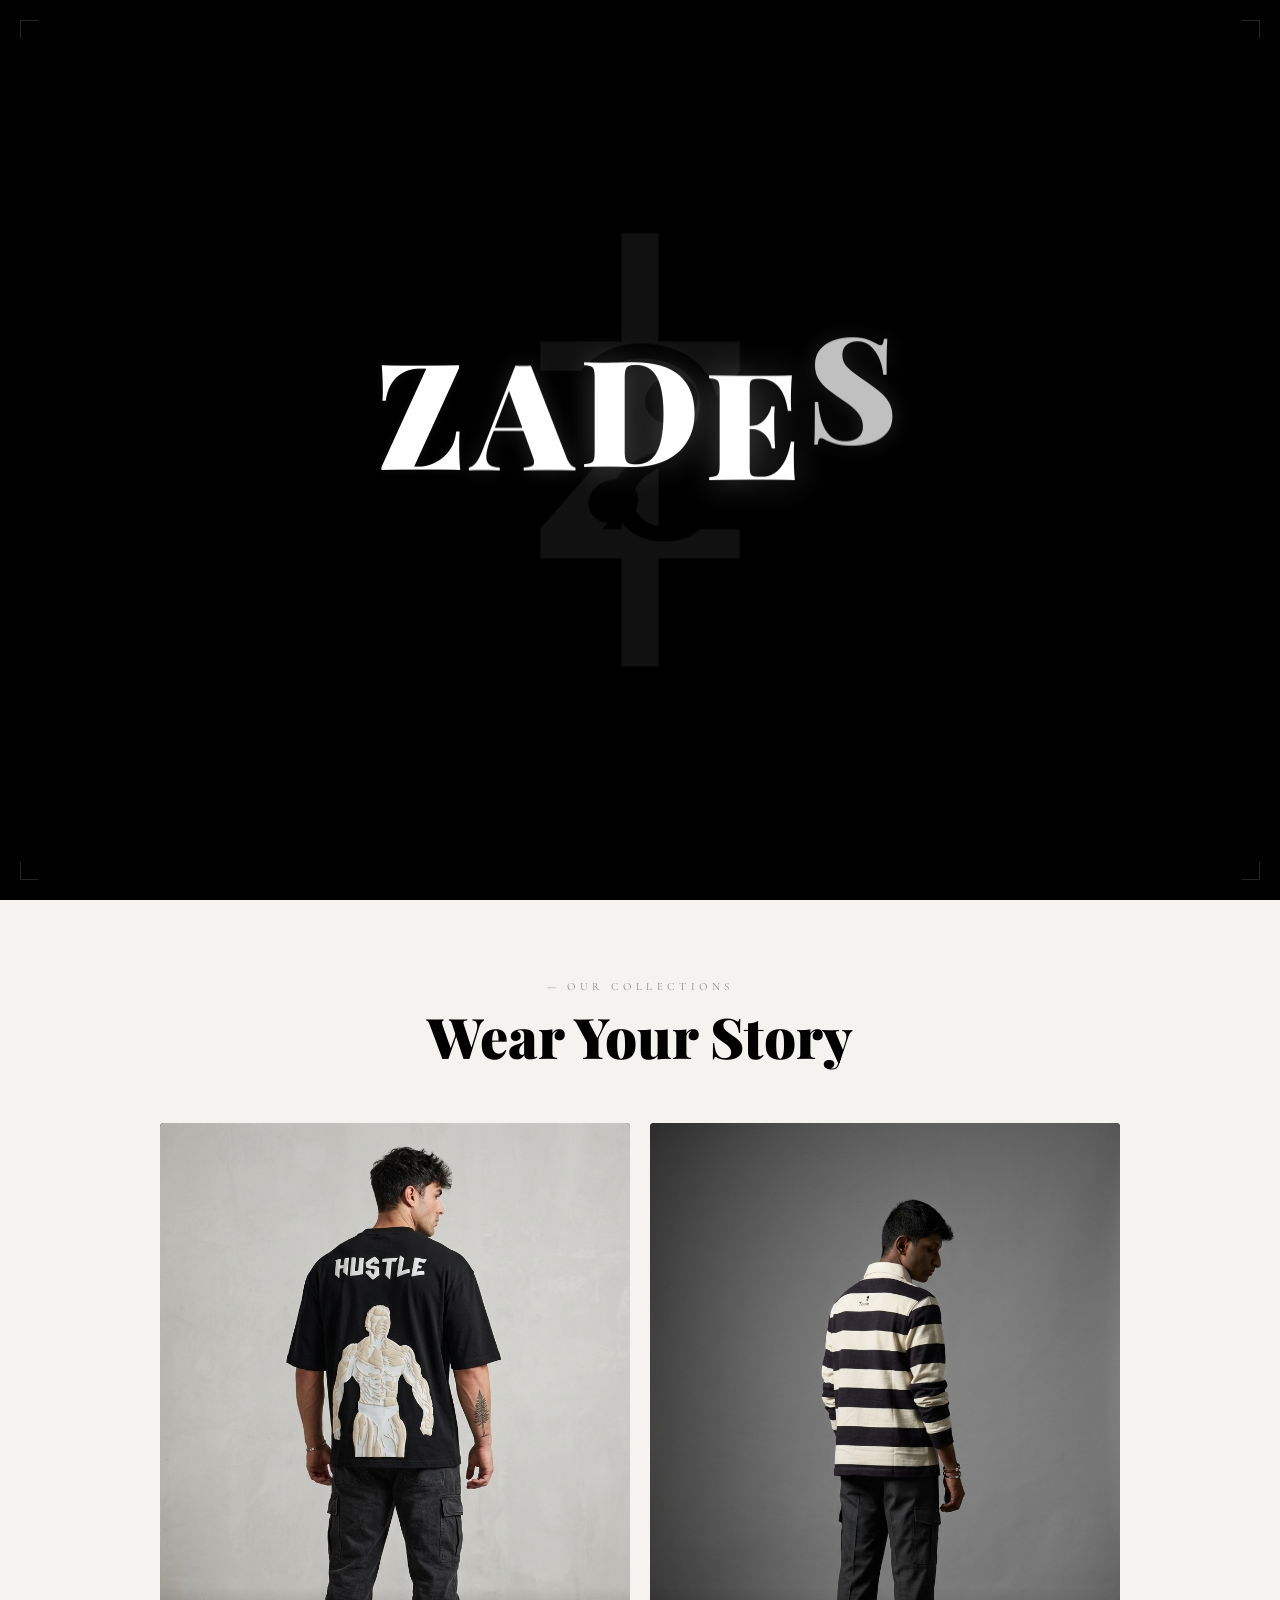
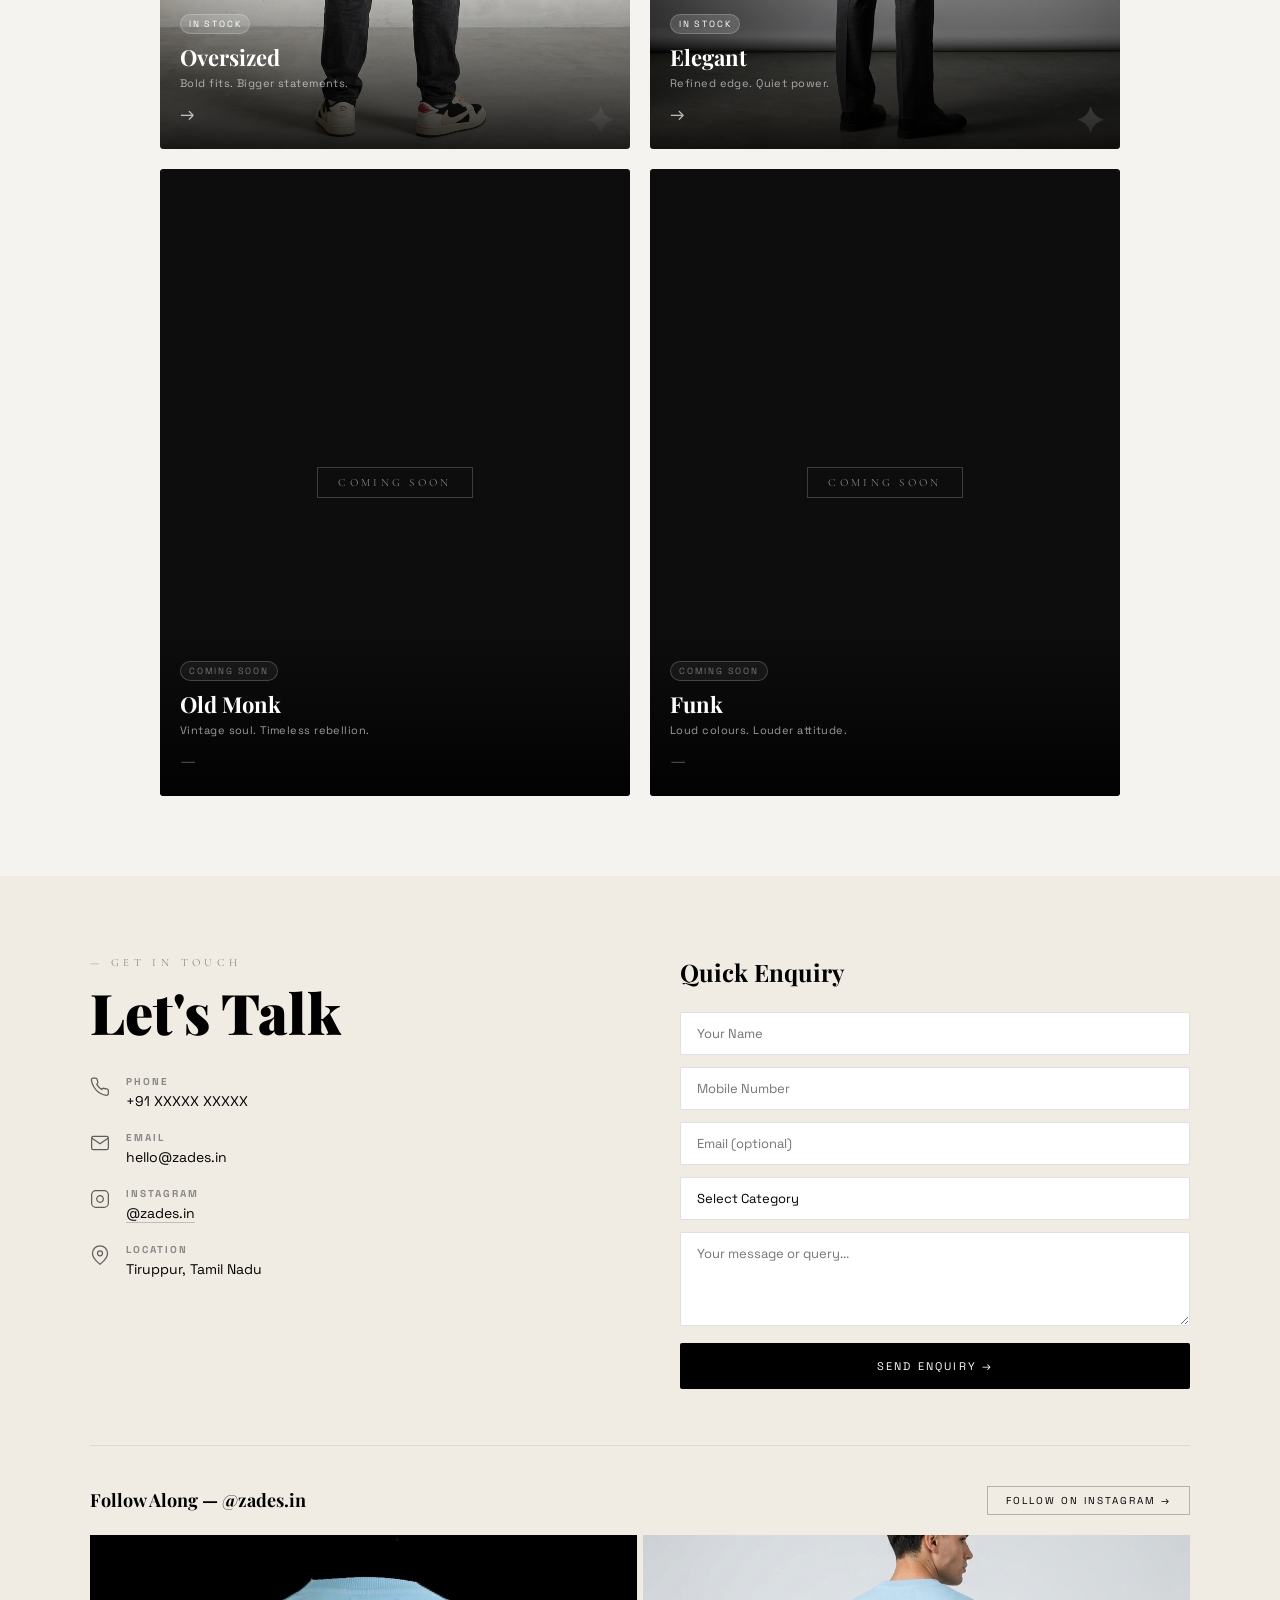
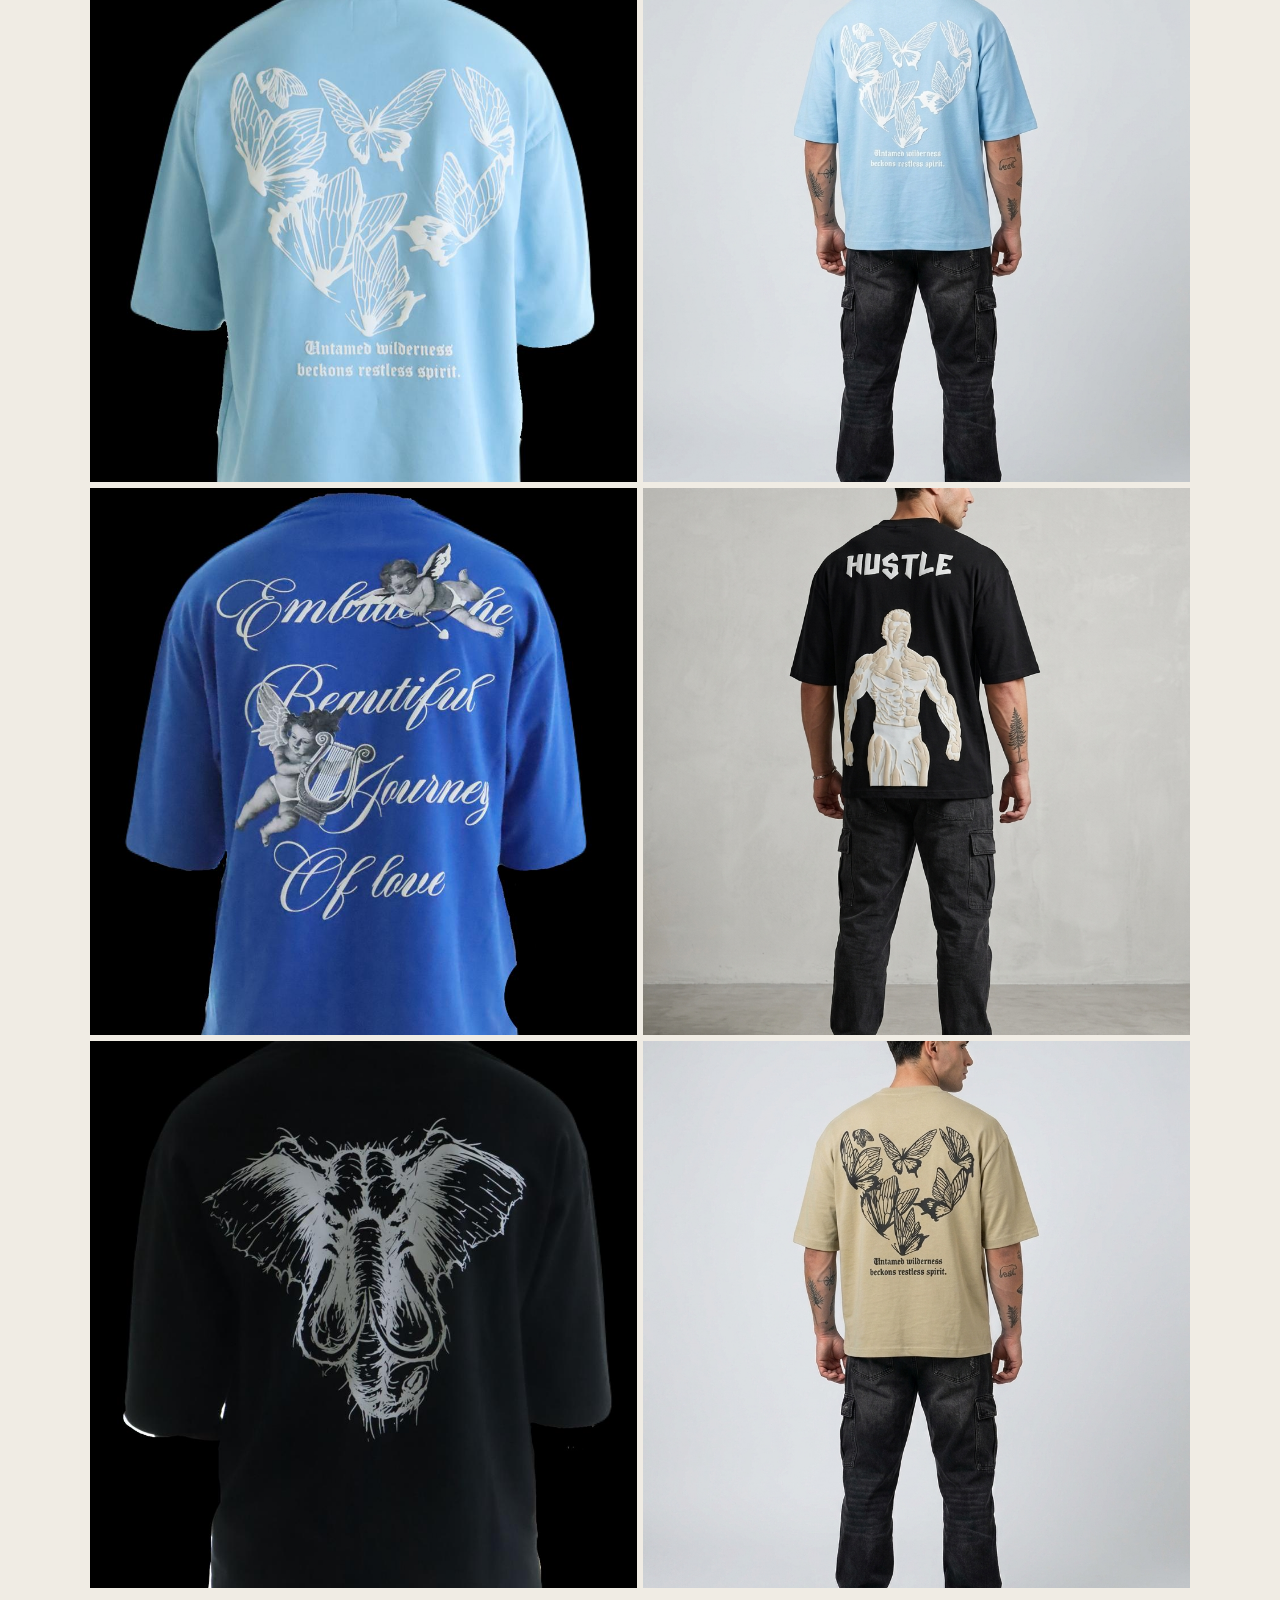
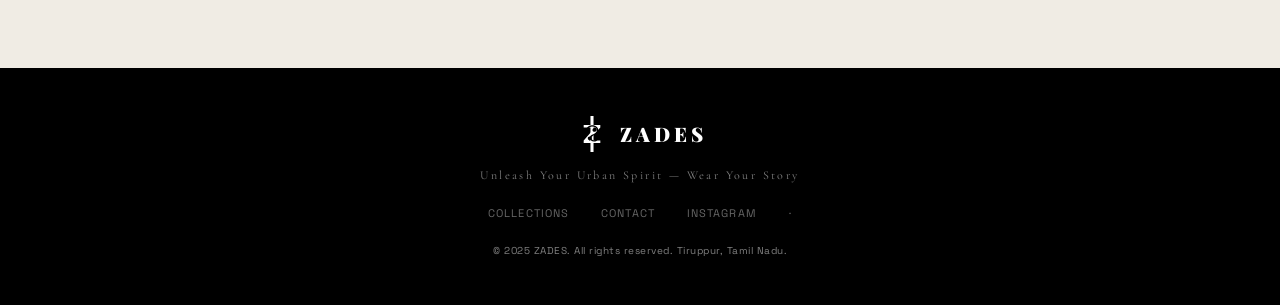
==== index.html @ 0b619313 "updated" ====
<!DOCTYPE html>
<html lang="en">
<head>
<meta charset="UTF-8">
<meta name="viewport" content="width=device-width, initial-scale=1.0">
<title>ZADES — Unleash Your Urban Spirit</title>
<link rel="preconnect" href="https://fonts.googleapis.com">
<link rel="preconnect" href="https://fonts.gstatic.com" crossorigin>
<link href="https://fonts.googleapis.com/css2?family=Playfair+Display:wght@400;700;900&family=Cormorant+Garamond:ital,wght@0,300;0,400;0,600;1,300&family=Space+Grotesk:wght@300;400;500&display=swap" rel="stylesheet">
<link rel="stylesheet" href="css/style.css">
</head>
<body>

<!-- ========== CINEMATIC LOADER ========== -->
<div id="loader" class="loader">
  <div class="loader-pg">
    <canvas id="loader-cv"></canvas>
    <div class="loader-logo-wrap">
      <svg class="loader-logo-svg" id="loadersvg" viewBox="0 0 400 520" fill="none" xmlns="http://www.w3.org/2000/svg">
        <rect x="178" y="0" width="44" height="520" fill="white"/>
        <path d="M80 130 L320 130 L320 165 L155 355 L320 355 L320 390 L80 390 L80 355 L245 165 L80 165 Z" fill="white"/>
        <path d="M200 150 C240 150 272 170 272 205 C272 235 248 252 220 262 C192 272 168 285 168 315 C168 350 196 370 230 370 C255 370 275 358 285 340 L265 328 C258 342 246 352 230 352 C210 352 192 340 192 318 C192 298 212 285 238 276 C268 265 294 248 294 212 C294 172 262 132 200 132 C168 132 140 148 124 172 L144 184 C157 164 177 150 200 150Z" fill="black"/>
        <ellipse cx="238" cy="200" rx="32" ry="28" fill="black" transform="rotate(-15 238 200)"/>
        <ellipse cx="168" cy="322" rx="30" ry="26" fill="black" transform="rotate(-15 168 322)"/>
      </svg>
    </div>
    <div class="loader-stage">
      <div class="loader-word" id="lword">
        <span class="loader-ltr" id="ll0">Z</span>
        <span class="loader-ltr" id="ll1">A</span>
        <span class="loader-ltr" id="ll2">D</span>
        <span class="loader-ltr" id="ll3">E</span>
        <span class="loader-ltr" id="ll4">S</span>
      </div>
      <div class="loader-divline" id="ldl"></div>
      <div class="loader-tagline" id="ltag">Unleash Your Urban Spirit<br>And Wear Your Story</div>
    </div>
    <div class="loader-cm loader-cm-tl" id="lc1"></div>
    <div class="loader-cm loader-cm-tr" id="lc2"></div>
    <div class="loader-cm loader-cm-bl" id="lc3"></div>
    <div class="loader-cm loader-cm-br" id="lc4"></div>
  </div>
</div>

<!-- ========== AUTH MODAL ========== -->
<div id="auth-modal" class="auth-modal" style="display:none">
  <div class="auth-box">
    <div class="auth-logo">
      <svg viewBox="0 0 400 520" fill="none" xmlns="http://www.w3.org/2000/svg" style="width:48px;height:48px">
        <rect x="178" y="0" width="44" height="520" fill="black"/>
        <path d="M80 130 L320 130 L320 165 L155 355 L320 355 L320 390 L80 390 L80 355 L245 165 L80 165 Z" fill="black"/>
        <path d="M200 150 C240 150 272 170 272 205 C272 235 248 252 220 262 C192 272 168 285 168 315 C168 350 196 370 230 370 C255 370 275 358 285 340 L265 328 C258 342 246 352 230 352 C210 352 192 340 192 318 C192 298 212 285 238 276 C268 265 294 248 294 212 C294 172 262 132 200 132 C168 132 140 148 124 172 L144 184 C157 164 177 150 200 150Z" fill="white"/>
        <ellipse cx="238" cy="200" rx="32" ry="28" fill="white" transform="rotate(-15 238 200)"/>
        <ellipse cx="168" cy="322" rx="30" ry="26" fill="white" transform="rotate(-15 168 322)"/>
      </svg>
      <span>ZADES</span>
    </div>
    <h2>Welcome to ZADES</h2>
    <p>Sign in to explore our collections, save wishlist &amp; place orders</p>
    <div style="margin-bottom:16px">
      <input type="text" id="auth-emailmobile" placeholder="Email or 10-digit Mobile *"
        style="width:100%;padding:13px 16px;border:1px solid #e0dbd3;border-radius:2px;font-family:inherit;font-size:13px;outline:none;background:#fff;letter-spacing:0.03em"
        onkeydown="if(event.key==='Enter')submitEmailAuth()">
    </div>
    <button class="auth-google-btn" onclick="submitEmailAuth()" style="margin-bottom:12px">
      Continue →
    </button>
    <button class="auth-skip-btn" onclick="skipAuth()">Browse as Guest</button>
  </div>
</div>

<!-- ========== NAVBAR ========== -->
<nav class="navbar" id="navbar">
  <div class="nav-left">
    <a href="index.html" class="nav-logo">
      <svg viewBox="0 0 400 520" fill="none" xmlns="http://www.w3.org/2000/svg">
        <rect x="178" y="0" width="44" height="520" fill="currentColor"/>
        <path d="M80 130 L320 130 L320 165 L155 355 L320 355 L320 390 L80 390 L80 355 L245 165 L80 165 Z" fill="currentColor"/>
        <path d="M200 150 C240 150 272 170 272 205 C272 235 248 252 220 262 C192 272 168 285 168 315 C168 350 196 370 230 370 C255 370 275 358 285 340 L265 328 C258 342 246 352 230 352 C210 352 192 340 192 318 C192 298 212 285 238 276 C268 265 294 248 294 212 C294 172 262 132 200 132 C168 132 140 148 124 172 L144 184 C157 164 177 150 200 150Z" fill="#000" id="logo-inner"/>
        <ellipse cx="238" cy="200" rx="32" ry="28" fill="#000" transform="rotate(-15 238 200)" id="logo-e1"/>
        <ellipse cx="168" cy="322" rx="30" ry="26" fill="#000" transform="rotate(-15 168 322)" id="logo-e2"/>
      </svg>
      <span>ZADES</span>
    </a>
  </div>
  <div class="nav-center">
    <div class="search-bar">
      <svg viewBox="0 0 24 24" fill="none" stroke="currentColor" stroke-width="1.5"><circle cx="11" cy="11" r="8"/><path d="m21 21-4.35-4.35"/></svg>
      <input type="text" placeholder="Search tees, styles..." id="search-input" oninput="handleSearch(this.value)">
      <div class="search-dropdown" id="search-dropdown"></div>
    </div>
  </div>
  <div class="nav-right">
    <button class="nav-icon" onclick="toggleWishlist()" title="Wishlist">
      <svg viewBox="0 0 24 24" fill="none" stroke="currentColor" stroke-width="1.5"><path d="M20.84 4.61a5.5 5.5 0 0 0-7.78 0L12 5.67l-1.06-1.06a5.5 5.5 0 0 0-7.78 7.78l1.06 1.06L12 21.23l7.78-7.78 1.06-1.06a5.5 5.5 0 0 0 0-7.78z"/></svg>
      <span class="nav-badge" id="wish-badge">0</span>
    </button>
    <button class="nav-icon" onclick="toggleCart()" title="Cart">
      <svg viewBox="0 0 24 24" fill="none" stroke="currentColor" stroke-width="1.5"><path d="M6 2 3 6v14a2 2 0 0 0 2 2h14a2 2 0 0 0 2-2V6l-3-4z"/><line x1="3" y1="6" x2="21" y2="6"/><path d="M16 10a4 4 0 0 1-8 0"/></svg>
      <span class="nav-badge" id="cart-badge">0</span>
    </button>
    <button class="nav-icon" onclick="toggleProfile()" title="Profile" id="profile-btn">
      <svg viewBox="0 0 24 24" fill="none" stroke="currentColor" stroke-width="1.5"><path d="M20 21v-2a4 4 0 0 0-4-4H8a4 4 0 0 0-4 4v2"/><circle cx="12" cy="7" r="4"/></svg>
    </button>
    <div class="profile-dropdown" id="profile-dropdown" style="display:none">
      <div id="profile-info"></div>
      <a href="#orders">My Orders</a>
      <a href="#wishlist-section">Wishlist</a>
      <a href="javascript:void(0)" onclick="openDeliveryProfile()">Delivery Profile</a>
      <a href="javascript:void(0)" onclick="signOut()">Sign Out</a>
    </div>
  </div>
</nav>

<!-- ========== HERO SECTION ========== -->
<section class="hero" id="hero">
  <div class="hero-video-wrap">
    <video id="hero-video" autoplay muted loop playsinline preload="metadata" poster="assets/logo-zades.jpeg">
      <source src="assets/Video_Editing_Workflow_A_man_walks_through_industrial_and_minimalist_giYpIH_U.mp4" type="video/mp4">
    </video>
    <div class="hero-video-placeholder" id="hero-placeholder">
      <div class="placeholder-inner">
        <svg viewBox="0 0 24 24" fill="none" stroke="currentColor" stroke-width="1"><polygon points="5 3 19 12 5 21 5 3"/></svg>
        <p>ZADES × DROP 001</p>
      </div>
    </div>
    <div class="hero-overlay"></div>
  </div>
  <div class="hero-content">
    <h1 class="hero-brand">ZADES</h1>
    <p class="hero-sub">Unleash Your Urban Spirit</p>
    <a href="#collections" class="hero-cta">Explore Collection</a>
  </div>
  <div class="hero-scroll">
    <span>Scroll</span>
    <div class="scroll-bar-line"></div>
  </div>
</section>

<!-- ========== COLLECTIONS SECTION ========== -->
<section class="collections" id="collections">
  <div class="section-header">
    <span class="section-eyebrow">— Our Collections</span>
    <h2 class="section-title">Wear Your Story</h2>
  </div>
  <div class="categories-grid">

    <!-- OVERSIZED (IN STOCK) -->
    <div class="category-card active" data-cat="oversized" onclick="openCategory('oversized')">
      <div class="cat-img-wrap">
        <!-- tshirt shown by default; model on hover -->
        <img src="assets/hustle_tshirt.jpeg" alt="Oversized Tshirt" class="cat-tshirt">
        <img src="assets/hustle_model.png" alt="Oversized Model" class="cat-model">
      </div>
      <div class="cat-info">
        <span class="cat-badge">In Stock</span>
        <h3>Oversized</h3>
        <p>Bold fits. Bigger statements.</p>
        <span class="cat-arrow">→</span>
      </div>
    </div>

    <!-- ELEGANT (IN STOCK) -->
    <div class="category-card active" data-cat="elegant" onclick="openCategory('elegant')">
      <div class="cat-img-wrap">
        <img src="assets/rugby_tshirt.png" alt="Elegant Tshirt" class="cat-tshirt">
        <img src="assets/rugby_model.png" alt="Elegant Model" class="cat-model">
      </div>
      <div class="cat-info">
        <span class="cat-badge">In Stock</span>
        <h3>Elegant</h3>
        <p>Refined edge. Quiet power.</p>
        <span class="cat-arrow">→</span>
      </div>
    </div>

    <!-- OLD MONK (COMING SOON) -->
    <div class="category-card coming" data-cat="old-monk">
      <div class="cat-img-wrap coming-soon-wrap">
        <div class="coming-soon-overlay">
          <span>Coming Soon</span>
        </div>
      </div>
      <div class="cat-info">
        <span class="cat-badge coming">Coming Soon</span>
        <h3>Old Monk</h3>
        <p>Vintage soul. Timeless rebellion.</p>
        <span class="cat-arrow muted">—</span>
      </div>
    </div>

    <!-- FUNK (COMING SOON) -->
    <div class="category-card coming" data-cat="funk">
      <div class="cat-img-wrap coming-soon-wrap">
        <div class="coming-soon-overlay">
          <span>Coming Soon</span>
        </div>
      </div>
      <div class="cat-info">
        <span class="cat-badge coming">Coming Soon</span>
        <h3>Funk</h3>
        <p>Loud colours. Louder attitude.</p>
        <span class="cat-arrow muted">—</span>
      </div>
    </div>

  </div>
</section>

<!-- ========== CATEGORY PRODUCT PAGE (inline overlay) ========== -->
<div id="cat-page" class="cat-page" style="display:none">
  <div class="cat-page-header">
    <button onclick="closeCatPage()" class="back-btn">← Back</button>
    <h2 id="cat-page-title"></h2>
    <span id="cat-page-count"></span>
  </div>
  <div class="products-grid" id="products-grid"></div>
</div>

<!-- ========== PRODUCT MODAL ========== -->
<div id="product-modal" class="product-modal" style="display:none">
  <div class="product-modal-inner">
    <button class="modal-close" onclick="closeProductModal()">✕</button>
    <div class="modal-images" id="modal-images"></div>
          <div class="modal-thumbs" id="modal-thumbs"></div>
    <div class="modal-details">
      <p class="modal-cat" id="modal-cat"></p>
      <h2 id="modal-name"></h2>
      <p class="modal-desc" id="modal-desc"></p>
      <div class="modal-colors" id="modal-colors"></div>
      <div class="modal-sizes" id="modal-sizes"></div>
      <div class="modal-price-row">
        <span class="modal-price" id="modal-price"></span>
        <div class="qty-ctrl">
          <button onclick="changeQty(-1)">−</button>
          <span id="modal-qty">1</span>
          <button onclick="changeQty(1)">+</button>
        </div>
      </div>
      <div class="modal-stock" id="modal-stock"></div>
      <div class="modal-btns">
        <button class="btn-wishlist" onclick="addToWishlistModal()">♡ Wishlist</button>
        <button class="btn-cart" onclick="buyNowModal()">Buy Now</button>
        <button class="btn-cart" onclick="addToCartModal()">Add to Cart</button>
      </div>
    </div>
  </div>
</div>

<!-- ========== CART SIDEBAR ========== -->
<div id="cart-sidebar" class="sidebar" style="display:none">
  <div class="sidebar-header">
    <h3>Your Cart</h3>
    <button onclick="toggleCart()">✕</button>
  </div>
  <div class="sidebar-body" id="cart-items"></div>
  <div class="sidebar-footer">
    <div class="cart-total">Total: <strong id="cart-total">₹0</strong></div>
    <button class="btn-checkout" onclick="proceedCheckout()">Proceed to Checkout →</button>
  </div>
</div>

<!-- ========== WISHLIST SIDEBAR ========== -->
<div id="wish-sidebar" class="sidebar" style="display:none">
  <div class="sidebar-header">
    <h3>Wishlist</h3>
    <button onclick="toggleWishlist()">✕</button>
  </div>
  <div class="sidebar-body" id="wish-items"></div>
</div>

<!-- ========== CHECKOUT MODAL ========== -->
<div id="checkout-modal" class="checkout-modal" style="display:none">
  <div class="checkout-inner">
    <button class="modal-close" onclick="closeCheckout()">✕</button>
    <h2>Complete Your Order</h2>
    <div class="checkout-steps">
      <div class="step active" id="step1">
        <h3>1. Delivery Details</h3>
        <div class="form-grid">
          <input type="text" placeholder="Full Name *" id="co-name" required>
          <input type="tel" placeholder="Mobile Number *" id="co-mobile" required>
          <input type="tel" placeholder="Alternate Mobile" id="co-altmobile">
          <input type="text" placeholder="Address Line 1 *" id="co-addr1" required>
          <input type="text" placeholder="Address Line 2" id="co-addr2">
          <input type="text" placeholder="City *" id="co-city" required>
          <input type="text" placeholder="State *" id="co-state" required>
          <input type="text" placeholder="Pincode *" id="co-pincode" required>
        </div>
        <div class="order-summary" id="checkout-summary"></div>
        <button class="btn-checkout" onclick="placeOrder()">Pay with Razorpay →</button>
      </div>
    </div>
  </div>
</div>



<!-- ========== CONTACT & ENQUIRY SECTION ========== -->
<section class="contact-section" id="contact">
  <div class="contact-grid">
    <div class="contact-info">
      <span class="section-eyebrow">— Get In Touch</span>
      <h2 class="section-title">Let's Talk</h2>
      <div class="contact-details">
        <div class="contact-item">
          <svg viewBox="0 0 24 24" fill="none" stroke="currentColor" stroke-width="1.5"><path d="M22 16.92v3a2 2 0 0 1-2.18 2 19.79 19.79 0 0 1-8.63-3.07A19.5 19.5 0 0 1 4.69 12 19.79 19.79 0 0 1 1.64 3.42 2 2 0 0 1 3.62 1.25h3a2 2 0 0 1 2 1.72 12.84 12.84 0 0 0 .7 2.81 2 2 0 0 1-.45 2.11L8.09 8.91a16 16 0 0 0 6 6l.81-.81a2 2 0 0 1 2.11-.45 12.84 12.84 0 0 0 2.81.7A2 2 0 0 1 22 16.92z"/></svg>
          <div><strong>Phone</strong><span>+91 XXXXX XXXXX</span></div>
        </div>
        <div class="contact-item">
          <svg viewBox="0 0 24 24" fill="none" stroke="currentColor" stroke-width="1.5"><path d="M4 4h16c1.1 0 2 .9 2 2v12c0 1.1-.9 2-2 2H4c-1.1 0-2-.9-2-2V6c0-1.1.9-2 2-2z"/><polyline points="22,6 12,13 2,6"/></svg>
          <div><strong>Email</strong><span>hello@zades.in</span></div>
        </div>
        <div class="contact-item">
          <!-- Save your Instagram logo as: assets/insta_logo.png -->
          <img src="assets/insta_logo.png" alt="Instagram" class="contact-insta-logo"
            onerror="this.style.display='none';this.nextElementSibling.style.display='block'">
          <svg viewBox="0 0 24 24" fill="none" stroke="currentColor" stroke-width="1.5"
            style="display:none;width:20px;height:20px;flex-shrink:0;margin-top:2px;opacity:0.6">
            <rect x="2" y="2" width="20" height="20" rx="5"/>
            <path d="M16 11.37A4 4 0 1 1 12.63 8 4 4 0 0 1 16 11.37z"/>
            <line x1="17.5" y1="6.5" x2="17.51" y2="6.5"/>
          </svg>
          <div>
            <strong>Instagram</strong>
            <a href="https://instagram.com/zades.in" target="_blank" class="contact-insta-link">@zades.in</a>
          </div>
        </div>
        <div class="contact-item">
          <svg viewBox="0 0 24 24" fill="none" stroke="currentColor" stroke-width="1.5"><path d="M21 10c0 7-9 13-9 13s-9-6-9-13a9 9 0 0 1 18 0z"/><circle cx="12" cy="10" r="3"/></svg>
          <div><strong>Location</strong><span>Tiruppur, Tamil Nadu</span></div>
        </div>
      </div>
    </div>
    <div class="enquiry-form">
      <h3>Quick Enquiry</h3>
      <form onsubmit="submitEnquiry(event)">
        <input type="text" placeholder="Your Name" required>
        <input type="tel" placeholder="Mobile Number" required>
        <input type="email" placeholder="Email (optional)">
        <select>
          <option value="">Select Category</option>
          <option>Oversized T-Shirts</option>
          <option>Elegant Collection</option>
          <option>Bulk / Wholesale</option>
          <option>Custom Design</option>
          <option>Other</option>
        </select>
        <textarea placeholder="Your message or query..." rows="4"></textarea>
        <button type="submit" class="btn-submit">Send Enquiry →</button>
      </form>
    </div>
  </div>

  <!-- ── Instagram Feed Strip (2 col × 3 rows) ── -->
  <div class="contact-insta-strip">
    <div class="contact-insta-header">
      <img src="assets/insta_logo.png" alt="Instagram" class="strip-insta-logo"
        onerror="this.style.display='none'">
      <span>Follow Along — @zades.in</span>
      <a href="https://instagram.com/zades.in" target="_blank" class="strip-follow-btn">Follow on Instagram →</a>
    </div>
    <div class="contact-insta-grid">
      <a href="https://instagram.com/zades.in" target="_blank" class="ci-item">
        <img src="assets/butterfly_tshirt_blue.jpeg" alt="ZADES"><div class="ci-hover">♡ Follow</div></a>
      <a href="https://instagram.com/zades.in" target="_blank" class="ci-item">
        <img src="assets/butterfly_model_blue.png" alt="ZADES"><div class="ci-hover">♡ Follow</div></a>
      <a href="https://instagram.com/zades.in" target="_blank" class="ci-item">
        <img src="assets/cherub_tshirt_blue.jpeg" alt="ZADES"><div class="ci-hover">♡ Follow</div></a>
      <a href="https://instagram.com/zades.in" target="_blank" class="ci-item">
        <img src="assets/hustle_model.png" alt="ZADES"><div class="ci-hover">♡ Follow</div></a>
      <a href="https://instagram.com/zades.in" target="_blank" class="ci-item">
        <img src="assets/mammoth_tshirt_black.jpeg" alt="ZADES"><div class="ci-hover">♡ Follow</div></a>
      <a href="https://instagram.com/zades.in" target="_blank" class="ci-item">
        <img src="assets/butterfly_model_khaki.png" alt="ZADES"><div class="ci-hover">♡ Follow</div></a>
    </div>
  </div>
</section>

<!-- ========== FOOTER ========== -->
<footer class="footer">
  <div class="footer-logo">
    <svg viewBox="0 0 400 520" fill="none" xmlns="http://www.w3.org/2000/svg" style="width:36px;height:36px">
      <rect x="178" y="0" width="44" height="520" fill="white"/>
      <path d="M80 130 L320 130 L320 165 L155 355 L320 355 L320 390 L80 390 L80 355 L245 165 L80 165 Z" fill="white"/>
      <path d="M200 150 C240 150 272 170 272 205 C272 235 248 252 220 262 C192 272 168 285 168 315 C168 350 196 370 230 370 C255 370 275 358 285 340 L265 328 C258 342 246 352 230 352 C210 352 192 340 192 318 C192 298 212 285 238 276 C268 265 294 248 294 212 C294 172 262 132 200 132 C168 132 140 148 124 172 L144 184 C157 164 177 150 200 150Z" fill="black"/>
      <ellipse cx="238" cy="200" rx="32" ry="28" fill="black" transform="rotate(-15 238 200)"/>
      <ellipse cx="168" cy="322" rx="30" ry="26" fill="black" transform="rotate(-15 168 322)"/>
    </svg>
    <span>ZADES</span>
  </div>
  <p class="footer-tag">Unleash Your Urban Spirit — Wear Your Story</p>
  <div class="footer-links">
    <a href="#collections">Collections</a>
    <a href="#contact">Contact</a>
    <a href="#instagram">Instagram</a>
    <a href="javascript:void(0)" onclick="goAdmin()">·</a>
  </div>
  <p class="footer-copy">© 2025 ZADES. All rights reserved. Tiruppur, Tamil Nadu.</p>
</footer>

<!-- ========== OVERLAY / BACKDROP ========== -->
<div id="overlay" class="overlay" onclick="closeAll()" style="display:none"></div>

<!-- ========== TOAST ========== -->
<div id="toast" class="toast"></div>

<!-- ========== DELIVERY PROFILE MODAL ========== -->
<div id="delivery-profile-modal" class="checkout-modal" style="display:none">
  <div class="checkout-inner">
    <button class="modal-close" onclick="closeDeliveryProfile()">✕</button>
    <h2>Delivery Profile</h2>
    <p style="font-size:13px;color:#888;margin-bottom:24px;line-height:1.6">Save your address for faster checkout</p>
    <div class="form-grid">
      <input type="text" placeholder="Full Name *" id="dp-name" required>
      <input type="tel" placeholder="Mobile Number *" id="dp-mobile" required>
      <input type="tel" placeholder="Alternate Mobile" id="dp-altmobile">
      <input type="text" placeholder="Address *" id="dp-addr" required>
      <input type="text" placeholder="City *" id="dp-city" required>
      <input type="text" placeholder="Pincode *" id="dp-pincode" required>
    </div>
    <button class="btn-checkout" onclick="saveDeliveryProfile()">Save Profile →</button>
  </div>
</div>

<script src="js/data.js"></script>
<script src="js/app.js"></script>
</body>
</html>
---- css/style.css ----
/* ===== ZADES — Main Stylesheet ===== */
:root {
  --black: #000;
  --white: #fff;
  --off-white: #f5f3ef;
  --cream: #f0ece4;
  --gray: #888;
  --light-gray: #e8e4de;
  --accent: #1a1a1a;
  --font-serif: 'Playfair Display', serif;
  --font-body: 'Cormorant Garamond', serif;
  --font-sans: 'Space Grotesk', sans-serif;
  --nav-h: 64px;
  --transition: all 0.35s cubic-bezier(0.4, 0, 0.2, 1);
}

*, *::before, *::after { margin: 0; padding: 0; box-sizing: border-box; }

html { scroll-behavior: smooth; }

body {
  background: var(--black);
  color: var(--white);
  font-family: var(--font-sans);
  overflow-x: hidden;
}

/* ===== LOADER ===== */
.loader {
  position: fixed; inset: 0; z-index: 9999;
  background: #000; display: flex;
  align-items: center; justify-content: center;
}
.loader-pg {
  width: 100%; height: 100vh;
  background: #000; position: relative;
  overflow: hidden;
}
#loader-cv { position: absolute; inset: 0; width: 100%; height: 100%; }
.loader-logo-wrap {
  position: absolute; inset: 0;
  display: flex; align-items: center; justify-content: center;
  z-index: 2; pointer-events: none;
}
.loader-logo-svg {
  width: min(420px, 80vw); height: min(420px, 80vw);
  opacity: 0; transform: scale(3.2); will-change: transform,opacity,filter;
}
.loader-stage {
  position: absolute; inset: 0;
  display: flex; flex-direction: column;
  align-items: center; justify-content: center;
  z-index: 10; pointer-events: none; perspective: 1000px;
}
.loader-word { display: flex; align-items: center; justify-content: center; }
.loader-ltr {
  font-family: var(--font-serif);
  font-size: min(16vw, 148px); font-weight: 900;
  color: #fff; display: inline-block; opacity: 0;
  letter-spacing: 0.04em; will-change: transform, opacity;
  -webkit-font-smoothing: antialiased;
}
.loader-divline {
  width: 0; height: 0.5px;
  background: rgba(255,255,255,0.18);
  margin-top: 22px; opacity: 0;
}
.loader-tagline {
  margin-top: 18px;
  font-family: var(--font-body);
  font-size: 11px; letter-spacing: 0.32em;
  color: rgba(255,255,255,0);
  text-transform: uppercase; text-align: center;
  line-height: 1.9; opacity: 0; transform: translateY(10px);
}
.loader-cm {
  position: absolute; width: 18px; height: 18px;
  z-index: 20; opacity: 0; transition: opacity 1.2s ease;
}
.loader-cm.on { opacity: 1; }
.loader-cm-tl { top: 20px; left: 20px; border-top: 0.5px solid rgba(255,255,255,0.15); border-left: 0.5px solid rgba(255,255,255,0.15); }
.loader-cm-tr { top: 20px; right: 20px; border-top: 0.5px solid rgba(255,255,255,0.15); border-right: 0.5px solid rgba(255,255,255,0.15); }
.loader-cm-bl { bottom: 20px; left: 20px; border-bottom: 0.5px solid rgba(255,255,255,0.15); border-left: 0.5px solid rgba(255,255,255,0.15); }
.loader-cm-br { bottom: 20px; right: 20px; border-bottom: 0.5px solid rgba(255,255,255,0.15); border-right: 0.5px solid rgba(255,255,255,0.15); }

/* ===== AUTH MODAL ===== */
.auth-modal {
  position: fixed; inset: 0; z-index: 8000;
  background: rgba(0,0,0,0.85); display: flex;
  align-items: center; justify-content: center;
  backdrop-filter: blur(8px);
}
.auth-box {
  background: var(--off-white); color: var(--black);
  padding: 48px 40px; border-radius: 2px;
  max-width: 400px; width: 90%;
  text-align: center; animation: slideUp 0.4s ease;
}
.auth-logo { display: flex; align-items: center; justify-content: center; gap: 10px; margin-bottom: 24px; }
.auth-logo span { font-family: var(--font-serif); font-size: 22px; font-weight: 900; letter-spacing: 0.2em; }
.auth-box h2 { font-family: var(--font-serif); font-size: 26px; margin-bottom: 8px; }
.auth-box p { font-size: 13px; color: var(--gray); margin-bottom: 32px; line-height: 1.6; }
.auth-google-btn {
  display: flex; align-items: center; justify-content: center; gap: 12px;
  width: 100%; padding: 14px 20px;
  background: var(--black); color: var(--white);
  border: none; border-radius: 2px;
  font-family: var(--font-sans); font-size: 13px;
  letter-spacing: 0.05em; cursor: pointer;
  transition: var(--transition); margin-bottom: 12px;
}
.auth-google-btn:hover { background: #222; }
.auth-skip-btn {
  background: none; border: 1px solid rgba(0,0,0,0.2);
  width: 100%; padding: 12px; border-radius: 2px;
  font-family: var(--font-sans); font-size: 12px;
  letter-spacing: 0.08em; color: var(--gray); cursor: pointer;
  transition: var(--transition);
}
.auth-skip-btn:hover { border-color: var(--black); color: var(--black); }

/* ===== NAVBAR ===== */
.navbar {
  position: fixed; top: 0; left: 0; right: 0; z-index: 500;
  height: var(--nav-h); padding: 0 32px;
  display: flex; align-items: center; justify-content: space-between;
  transition: var(--transition);
  background: transparent;
}
.navbar.scrolled {
  background: rgba(0,0,0,0.95);
  backdrop-filter: blur(12px);
  border-bottom: 1px solid rgba(255,255,255,0.06);
}
.nav-logo {
  display: flex; align-items: center; gap: 10px;
  text-decoration: none; color: var(--white);
}
.nav-logo svg { width: 32px; height: 42px; }
.nav-logo span {
  font-family: var(--font-serif); font-size: 18px;
  font-weight: 900; letter-spacing: 0.25em;
}
.search-bar {
  position: relative; display: flex; align-items: center;
  background: rgba(255,255,255,0.08);
  border: 1px solid rgba(255,255,255,0.12);
  border-radius: 2px; padding: 8px 14px; gap: 10px;
  width: min(320px, 38vw); transition: var(--transition);
}
.search-bar:focus-within {
  background: rgba(255,255,255,0.12);
  border-color: rgba(255,255,255,0.3);
}
.search-bar svg { width: 15px; height: 15px; opacity: 0.5; flex-shrink: 0; }
.search-bar input {
  background: none; border: none; outline: none;
  color: var(--white); font-family: var(--font-sans);
  font-size: 12px; letter-spacing: 0.04em; width: 100%;
}
.search-bar input::placeholder { color: rgba(255,255,255,0.35); }
.search-dropdown {
  position: absolute; top: calc(100% + 8px); left: 0; right: 0;
  background: #111; border: 1px solid rgba(255,255,255,0.1);
  border-radius: 2px; display: none; z-index: 200;
}
.search-dropdown.open { display: block; }
.search-item {
  padding: 12px 14px; font-size: 12px; cursor: pointer;
  transition: background 0.2s; display: flex; align-items: center; gap: 10px;
}
.search-item:hover { background: rgba(255,255,255,0.08); }
.search-item img { width: 36px; height: 36px; object-fit: cover; border-radius: 2px; }
.nav-right { display: flex; align-items: center; gap: 8px; position: relative; }
.nav-icon {
  position: relative; background: none; border: none;
  color: var(--white); cursor: pointer;
  padding: 8px; border-radius: 50%;
  transition: var(--transition); opacity: 0.8;
}
.nav-icon:hover { opacity: 1; background: rgba(255,255,255,0.08); }
.nav-icon svg { width: 20px; height: 20px; display: block; }
.nav-badge {
  position: absolute; top: 2px; right: 2px;
  background: var(--white); color: var(--black);
  font-size: 9px; font-weight: 700; width: 16px; height: 16px;
  border-radius: 50%; display: flex; align-items: center; justify-content: center;
  font-family: var(--font-sans);
}
.profile-dropdown {
  position: absolute; top: calc(100% + 12px); right: 0;
  background: #111; border: 1px solid rgba(255,255,255,0.1);
  border-radius: 2px; min-width: 180px; z-index: 200;
  animation: slideDown 0.2s ease;
}
.profile-dropdown a, #profile-info {
  display: block; padding: 12px 16px;
  font-size: 12px; letter-spacing: 0.04em;
  color: rgba(255,255,255,0.7); text-decoration: none;
  border-bottom: 1px solid rgba(255,255,255,0.05);
  transition: color 0.2s;
}
.profile-dropdown a:hover { color: var(--white); }

/* ===== HERO ===== */
.hero {
  position: relative; height: 100vh; min-height: 600px;
  overflow: hidden; display: flex; align-items: center; justify-content: center;
}
.hero-video-wrap {
  position: absolute; inset: 0; z-index: 0;
}
.hero-video-wrap video {
  width: 100%; height: 100%; object-fit: cover;
  object-position: center center;
  transform: scale(1.03);
  filter: saturate(0.9) contrast(1.05) brightness(0.72);
}
.hero-video-placeholder {
  position: absolute; inset: 0;
  background: linear-gradient(135deg, #0a0a0a 0%, #1a1a1a 50%, #0d0d0d 100%);
  display: flex; align-items: center; justify-content: center;
}
.placeholder-inner {
  text-align: center; opacity: 0.3;
}
.placeholder-inner svg { width: 48px; height: 48px; margin-bottom: 16px; }
.placeholder-inner p {
  font-family: var(--font-body); font-size: 12px;
  letter-spacing: 0.3em; text-transform: uppercase;
}
.hero-overlay {
  position: absolute; inset: 0;
  background: linear-gradient(to bottom, rgba(0,0,0,0.3) 0%, rgba(0,0,0,0.1) 40%, rgba(0,0,0,0.6) 100%);
}
.hero-content {
  position: relative; z-index: 2;
  text-align: center; padding: 0 20px;
  animation: fadeInUp 1.2s ease 0.3s both;
}
.hero-brand {
  font-family: var(--font-serif); font-size: clamp(80px, 20vw, 200px);
  font-weight: 900; letter-spacing: 0.08em;
  color: var(--white); line-height: 0.9;
  text-shadow: 0 0 80px rgba(255,255,255,0.15);
}
.hero-sub {
  font-family: var(--font-body); font-size: clamp(12px, 2vw, 16px);
  letter-spacing: 0.4em; text-transform: uppercase;
  color: rgba(255,255,255,0.6); margin-top: 20px; margin-bottom: 40px;
}
.hero-cta {
  display: inline-block;
  padding: 14px 40px; border: 1px solid rgba(255,255,255,0.5);
  color: var(--white); text-decoration: none;
  font-family: var(--font-sans); font-size: 11px;
  letter-spacing: 0.2em; text-transform: uppercase;
  transition: var(--transition);
  backdrop-filter: blur(8px);
}
.hero-cta:hover {
  background: var(--white); color: var(--black);
  border-color: var(--white);
}
.hero-scroll {
  position: absolute; bottom: 32px; left: 50%;
  transform: translateX(-50%); z-index: 2;
  display: flex; flex-direction: column; align-items: center; gap: 10px;
  animation: fadeIn 2s ease 2s both;
}
.hero-scroll span {
  font-family: var(--font-body); font-size: 9px;
  letter-spacing: 0.45em; text-transform: uppercase;
  color: rgba(255,255,255,0.3);
}
.scroll-bar-line {
  width: 0.5px; height: 36px;
  background: linear-gradient(180deg, rgba(255,255,255,0.3), transparent);
  animation: scrollPulse 2s ease-in-out infinite;
}
@keyframes scrollPulse {
  0%, 100% { opacity: 0.3; transform: scaleY(0.6); }
  50% { opacity: 1; transform: scaleY(1); }
}

/* ===== SECTIONS ===== */
.collections, .instagram-section, .contact-section {
  background: var(--off-white); color: var(--black);
  padding: 80px 48px;
}
.section-header { text-align: center; margin-bottom: 56px; }
.section-eyebrow {
  font-family: var(--font-body); font-size: 11px;
  letter-spacing: 0.4em; text-transform: uppercase;
  color: var(--gray); display: block; margin-bottom: 12px;
}
.section-title {
  font-family: var(--font-serif); font-size: clamp(32px, 5vw, 56px);
  font-weight: 900; color: var(--black); line-height: 1.1;
}

/* ===== CATEGORIES GRID ===== */
.categories-grid {
  display: grid; grid-template-columns: repeat(2, 1fr);
  gap: 20px; max-width: 960px; margin: 0 auto;
}
.category-card {
  position: relative; overflow: hidden;
  aspect-ratio: 3/4; cursor: pointer;
  background: #111; transition: var(--transition);
  border-radius: 4px;
}
/* category card: model shown by default, tshirt on hover */
.category-card.active:hover .cat-model  { opacity: 0; }
.category-card.active:hover .cat-tshirt { opacity: 1; }
.cat-img-wrap { position: absolute; inset: 0; }
.cat-model, .cat-tshirt {
  position: absolute; inset: 0; width: 100%; height: 100%;
  transition: opacity 0.6s ease;
}
.cat-tshirt { opacity: 0; object-fit: contain; background: #111; padding: 20px; }
.cat-model  { opacity: 1; object-fit: cover; }
.coming-soon-wrap { background: #1a1a1a; }
.coming-soon-overlay {
  position: absolute; inset: 0;
  display: flex; align-items: center; justify-content: center;
  background: rgba(0,0,0,0.5);
}
.coming-soon-overlay span {
  font-family: var(--font-body); font-size: 11px;
  letter-spacing: 0.3em; text-transform: uppercase;
  color: rgba(255,255,255,0.5);
  border: 1px solid rgba(255,255,255,0.2);
  padding: 8px 20px;
}
.cat-info {
  position: absolute; bottom: 0; left: 0; right: 0;
  padding: 24px 20px;
  background: linear-gradient(to top, rgba(0,0,0,0.85) 0%, transparent 100%);
  color: var(--white);
}
.cat-badge {
  display: inline-block; font-size: 9px; letter-spacing: 0.2em;
  text-transform: uppercase; padding: 3px 8px;
  background: rgba(255,255,255,0.15);
  border: 1px solid rgba(255,255,255,0.2);
  margin-bottom: 8px; border-radius: 20px;
}
.cat-badge.coming { background: rgba(255,255,255,0.05); color: rgba(255,255,255,0.4); }
.cat-info h3 { font-family: var(--font-serif); font-size: 22px; font-weight: 700; margin-bottom: 4px; }
.cat-info p { font-size: 11px; letter-spacing: 0.04em; opacity: 0.6; margin-bottom: 12px; }
.cat-arrow { font-size: 18px; opacity: 0.7; }
.cat-arrow.muted { opacity: 0.25; }

/* ===== CATEGORY PAGE ===== */
.cat-page {
  background: var(--off-white); color: var(--black);
  min-height: 100vh; padding: 80px 48px;
}
.cat-page-header {
  display: flex; align-items: center; gap: 20px;
  margin-bottom: 40px;
}
.back-btn {
  background: none; border: 1px solid rgba(0,0,0,0.2);
  padding: 8px 16px; font-family: var(--font-sans); font-size: 12px;
  letter-spacing: 0.08em; cursor: pointer; transition: var(--transition);
}
.back-btn:hover { background: var(--black); color: var(--white); }
.cat-page-header h2 { font-family: var(--font-serif); font-size: 36px; font-weight: 900; }
#cat-page-count { font-size: 12px; color: var(--gray); letter-spacing: 0.04em; margin-left: auto; }
.products-grid {
  display: flex; flex-wrap: wrap; gap: 16px;
  overflow-x: auto; padding-bottom: 20px;
}
.product-card {
  background: var(--white); border-radius: 2px;
  overflow: hidden; flex: 0 0 280px; cursor: pointer;
  transition: var(--transition); border: 1px solid var(--light-gray);
}
.product-card:hover { transform: translateY(-4px); box-shadow: 0 12px 40px rgba(0,0,0,0.12); }

/* ── Product card: model shown by default, tshirt shown on hover ── */
.product-card-img {
  position: relative; aspect-ratio: 3/4; overflow: hidden;
  background: #f8f8f8;
}
.pc-tshirt, .pc-model {
  position: absolute; inset: 0; width: 100%; height: 100%;
  transition: opacity 0.55s ease;
}
.pc-tshirt { opacity: 0; object-fit: contain; padding: 16px; }
.pc-model  { opacity: 1; object-fit: cover; }
.product-card:hover .pc-tshirt { opacity: 1; }
.product-card:hover .pc-model  { opacity: 0; }
.color-dots {
  position: absolute; bottom: 12px; left: 12px;
  display: flex; gap: 6px;
}
.color-dot {
  width: 14px; height: 14px; border-radius: 50%;
  border: 2px solid rgba(255,255,255,0.5);
  cursor: pointer; transition: transform 0.2s;
}
.color-dot:hover, .color-dot.active { transform: scale(1.3); border-color: white; }
.product-card-info { padding: 16px; }
.product-card-info h4 {
  font-family: var(--font-serif); font-size: 16px;
  font-weight: 700; margin-bottom: 4px;
}
.product-card-info p { font-size: 11px; color: var(--gray); letter-spacing: 0.03em; margin-bottom: 10px; }
.product-card-bottom { display: flex; align-items: center; justify-content: space-between; }
.product-price { font-family: var(--font-sans); font-size: 15px; font-weight: 500; }
.product-buy-btn {
  width: 100%;
  margin-top: 14px;
  padding: 12px 14px;
  border: 1px solid var(--black);
  background: var(--black);
  color: var(--white);
  font-family: var(--font-sans);
  font-size: 11px;
  letter-spacing: 0.14em;
  text-transform: uppercase;
  cursor: pointer;
  transition: var(--transition);
}
.product-buy-btn:hover {
  background: #222;
  border-color: #222;
}
.stock-pill {
  font-size: 9px; letter-spacing: 0.1em; text-transform: uppercase;
  padding: 3px 8px; border-radius: 20px;
}
.in-stock { background: #e8f5e9; color: #2e7d32; }
.low-stock { background: #fff3e0; color: #e65100; }
.out-of-stock { background: #fce4ec; color: #c62828; }

/* ===== PRODUCT MODAL ===== */
.product-modal {
  position: fixed; inset: 0; z-index: 700;
  background: rgba(0,0,0,0.7); display: flex;
  align-items: center; justify-content: center;
  padding: 20px; backdrop-filter: blur(8px);
  overflow-y: auto;
}
.product-modal-inner {
  background: var(--white); color: var(--black);
  border-radius: 2px; max-width: 900px; width: 100%;
  display: grid; grid-template-columns: 1fr 1fr;
  position: relative; overflow: hidden;
  animation: slideUp 0.4s ease;
  max-height: 90vh; overflow-y: auto;
}
.modal-close {
  position: absolute; top: 16px; right: 16px; z-index: 10;
  background: rgba(0,0,0,0.1); border: none; width: 32px; height: 32px;
  border-radius: 50%; cursor: pointer; font-size: 14px;
  display: flex; align-items: center; justify-content: center;
  transition: var(--transition);
}
.modal-close:hover { background: var(--black); color: var(--white); }
.modal-images {
  background: #f5f5f5; position: relative; overflow: hidden;
  min-height: 420px; cursor: pointer;
}
/* modal image hover: model shown by default, tshirt on hover */
.modal-img-wrap { position: relative; width: 100%; height: 100%; min-height: 420px; }
.modal-img-tshirt, .modal-img-model {
  position: absolute; inset: 0; width: 100%; height: 100%;
  transition: opacity 0.55s ease;
}
.modal-img-tshirt { opacity: 0; object-fit: contain; padding: 24px; background: #f8f8f8; }
.modal-img-model  { opacity: 1; object-fit: contain; padding: 24px; background: #f8f8f8; }
.modal-images:hover .modal-img-tshirt { opacity: 1; }
.modal-images:hover .modal-img-model  { opacity: 0; }
/* thumbnail strip */
.modal-thumbs {
  display: flex; gap: 6px; padding: 10px 12px;
  background: #f0ece4; overflow-x: auto;
}
.modal-thumb {
  width: 60px; height: 60px; object-fit: cover;
  cursor: pointer; border: 2px solid transparent;
  flex-shrink: 0; transition: border-color 0.2s;
  background: #fff;
}
.modal-thumb.active { border-color: #000; }
.modal-details { padding: 40px 36px; }
.modal-cat { font-size: 10px; letter-spacing: 0.3em; text-transform: uppercase; color: var(--gray); margin-bottom: 8px; }
.modal-details h2 { font-family: var(--font-serif); font-size: 28px; font-weight: 900; margin-bottom: 12px; }
.modal-desc { font-size: 13px; line-height: 1.7; color: var(--gray); margin-bottom: 24px; }
.modal-colors, .modal-sizes { margin-bottom: 20px; }
.modal-colors label, .modal-sizes label { font-size: 10px; letter-spacing: 0.2em; text-transform: uppercase; display: block; margin-bottom: 10px; }
.color-options { display: flex; gap: 10px; flex-wrap: wrap; }
.color-opt {
  width: 28px; height: 28px; border-radius: 50%;
  cursor: pointer; border: 2px solid transparent;
  transition: transform 0.2s; box-shadow: 0 2px 8px rgba(0,0,0,0.15);
}
.color-opt.selected { border-color: var(--black); transform: scale(1.15); }
.size-options { display: flex; gap: 8px; flex-wrap: wrap; }
.size-opt {
  padding: 8px 16px; border: 1px solid var(--light-gray);
  background: none; cursor: pointer; font-family: var(--font-sans);
  font-size: 12px; letter-spacing: 0.06em; transition: var(--transition);
}
.size-opt:hover, .size-opt.selected { background: var(--black); color: var(--white); border-color: var(--black); }
.size-opt:disabled { opacity: 0.3; cursor: not-allowed; }
.modal-price-row { display: flex; align-items: center; gap: 24px; margin-bottom: 16px; }
.modal-price { font-family: var(--font-serif); font-size: 26px; font-weight: 700; }
.qty-ctrl { display: flex; align-items: center; gap: 12px; }
.qty-ctrl button {
  width: 32px; height: 32px; border: 1px solid var(--light-gray);
  background: none; font-size: 18px; cursor: pointer;
  display: flex; align-items: center; justify-content: center;
  transition: var(--transition);
}
.qty-ctrl button:hover { background: var(--black); color: var(--white); border-color: var(--black); }
.qty-ctrl span { font-size: 16px; min-width: 24px; text-align: center; }
.modal-stock { font-size: 11px; color: var(--gray); margin-bottom: 24px; }
.modal-btns { display: flex; gap: 12px; }
.btn-wishlist, .btn-cart {
  flex: 1; padding: 14px; border: 1px solid;
  font-family: var(--font-sans); font-size: 11px;
  letter-spacing: 0.12em; text-transform: uppercase;
  cursor: pointer; transition: var(--transition); border-radius: 2px;
}
.btn-wishlist { border-color: var(--light-gray); background: none; color: var(--black); }
.btn-wishlist:hover { border-color: var(--black); }
.btn-cart { background: var(--black); color: var(--white); border-color: var(--black); }
.btn-cart:hover { background: #222; }


/* ── Cart in-sidebar qty controls ── */
.cart-qty-row { display: flex; align-items: center; gap: 8px; margin: 6px 0 4px; }
.qty-btn {
  width: 26px; height: 26px; border: 1px solid #ddd;
  background: #fff; font-size: 15px; cursor: pointer;
  display: flex; align-items: center; justify-content: center;
  border-radius: 2px; line-height: 1; transition: background 0.2s, color 0.2s;
}
.qty-btn:hover { background: #000; color: #fff; border-color: #000; }
.cart-qty-num { font-size: 13px; font-weight: 600; min-width: 22px; text-align: center; }

/* ===== CART / WISH SIDEBAR ===== */
.sidebar {
  position: fixed; top: 0; right: 0; width: 400px; height: 100vh;
  background: #fff; color: var(--black); z-index: 800;
  display: flex; flex-direction: column;
  box-shadow: -8px 0 40px rgba(0,0,0,0.2);
  animation: slideInRight 0.35s ease;
}
@keyframes slideInRight {
  from { transform: translateX(100%); }
  to { transform: translateX(0); }
}
.sidebar-header {
  padding: 24px; border-bottom: 1px solid var(--light-gray);
  display: flex; align-items: center; justify-content: space-between;
}
.sidebar-header h3 { font-family: var(--font-serif); font-size: 20px; font-weight: 700; }
.sidebar-header button { background: none; border: none; font-size: 18px; cursor: pointer; }
.sidebar-body { flex: 1; overflow-y: auto; padding: 16px; }
.cart-item, .wish-item {
  display: flex; gap: 14px; padding: 14px 0;
  border-bottom: 1px solid var(--light-gray);
  align-items: flex-start;
}
.cart-item img, .wish-item img {
  width: 72px; height: 72px; object-fit: cover; border-radius: 2px; background: #f5f5f5;
}
.cart-item-info { flex: 1; }
.cart-item-info h5 { font-family: var(--font-serif); font-size: 14px; margin-bottom: 4px; }
.cart-item-info p { font-size: 11px; color: var(--gray); }
.cart-item-price { font-size: 14px; font-weight: 600; }
.remove-btn {
  background: none; border: none; color: var(--gray);
  cursor: pointer; font-size: 16px; padding: 4px;
}
.sidebar-footer { padding: 16px 24px; border-top: 1px solid var(--light-gray); }
.cart-total { font-size: 16px; font-weight: 600; margin-bottom: 16px; display: flex; justify-content: space-between; }
.btn-checkout {
  width: 100%; padding: 16px;
  background: var(--black); color: var(--white); border: none;
  font-family: var(--font-sans); font-size: 12px;
  letter-spacing: 0.15em; text-transform: uppercase;
  cursor: pointer; transition: var(--transition); border-radius: 2px;
}
.btn-checkout:hover { background: #222; }

/* ===== CHECKOUT MODAL ===== */
.checkout-modal {
  position: fixed; inset: 0; z-index: 900;
  background: rgba(0,0,0,0.7); display: flex;
  align-items: center; justify-content: center;
  padding: 20px; backdrop-filter: blur(8px);
}
.checkout-inner {
  background: var(--off-white); color: var(--black);
  border-radius: 2px; max-width: 560px; width: 100%;
  padding: 48px 40px; position: relative;
  animation: slideUp 0.4s ease; max-height: 90vh; overflow-y: auto;
}
.checkout-inner h2 { font-family: var(--font-serif); font-size: 28px; font-weight: 900; margin-bottom: 32px; }
.form-grid { display: grid; grid-template-columns: 1fr 1fr; gap: 12px; margin-bottom: 24px; }
.form-grid input {
  padding: 12px 14px; border: 1px solid var(--light-gray);
  background: var(--white); font-family: var(--font-sans);
  font-size: 13px; border-radius: 2px; outline: none;
  transition: border-color 0.2s;
}
.form-grid input:focus { border-color: var(--black); }
.form-grid input:first-child,
.form-grid input:nth-child(4),
.form-grid input:nth-child(5) { grid-column: span 2; }
.order-summary {
  background: var(--white); border: 1px solid var(--light-gray);
  border-radius: 2px; padding: 16px; margin-bottom: 24px;
  font-size: 13px;
}
.order-summary h4 { font-family: var(--font-serif); margin-bottom: 12px; }
.summary-item { display: flex; justify-content: space-between; padding: 6px 0; border-bottom: 1px solid var(--light-gray); }
.summary-total { display: flex; justify-content: space-between; padding-top: 12px; font-weight: 700; font-size: 15px; }

/* ===== INSTAGRAM ===== */
.instagram-section { background: var(--black); color: var(--white); }
.instagram-section .section-eyebrow { color: rgba(255,255,255,0.4); }
.instagram-section .section-title { color: var(--white); display: flex; align-items: center; justify-content: center; }
.insta-grid {
  display: grid; grid-template-columns: repeat(6, 1fr);
  gap: 4px; max-width: 1400px; margin: 0 auto 32px;
}
.insta-item {
  position: relative; aspect-ratio: 1; overflow: hidden; cursor: pointer;
}
.insta-item img { width: 100%; height: 100%; object-fit: cover; transition: transform 0.5s ease; }
.insta-item:hover img { transform: scale(1.05); }
.insta-hover {
  position: absolute; inset: 0; background: rgba(0,0,0,0.5);
  display: flex; align-items: center; justify-content: center;
  color: var(--white); font-size: 13px; letter-spacing: 0.08em;
  opacity: 0; transition: opacity 0.3s;
}
.insta-item:hover .insta-hover { opacity: 1; }
.insta-link {
  display: block; text-align: center; color: rgba(255,255,255,0.5);
  text-decoration: none; font-size: 12px; letter-spacing: 0.2em;
  text-transform: uppercase; transition: color 0.2s;
}
.insta-link:hover { color: var(--white); }


/* ── Contact: instagram logo img & link ── */
.contact-insta-logo {
  width: 22px; height: 22px; object-fit: contain;
  flex-shrink: 0; margin-top: 2px; opacity: 0.8;
}
.contact-insta-link {
  font-size: 14px; color: var(--black); text-decoration: none;
  border-bottom: 1px solid rgba(0,0,0,0.2); transition: border-color 0.2s;
}
.contact-insta-link:hover { border-color: var(--black); }

/* ── Contact instagram 2-col strip ── */
.contact-insta-strip {
  max-width: 1100px; margin: 56px auto 0;
  border-top: 1px solid rgba(0,0,0,0.08); padding-top: 40px;
}
.contact-insta-header {
  display: flex; align-items: center; gap: 14px; margin-bottom: 20px;
}
.strip-insta-logo { width: 26px; height: 26px; object-fit: contain; }
.contact-insta-header span {
  font-family: var(--font-serif); font-size: 18px; font-weight: 700; flex: 1;
}
.strip-follow-btn {
  font-family: var(--font-sans); font-size: 10px; letter-spacing: 0.2em;
  text-transform: uppercase; color: var(--black);
  border: 1px solid rgba(0,0,0,0.25); padding: 7px 18px;
  text-decoration: none; transition: var(--transition);
}
.strip-follow-btn:hover { background: var(--black); color: var(--white); }
.contact-insta-grid { display: grid; grid-template-columns: 1fr 1fr; gap: 6px; }
.ci-item {
  position: relative; aspect-ratio: 1; overflow: hidden; display: block;
}
.ci-item img { width: 100%; height: 100%; object-fit: cover; transition: transform 0.5s ease; }
.ci-item:hover img { transform: scale(1.06); }
.ci-hover {
  position: absolute; inset: 0; background: rgba(0,0,0,0.42);
  display: flex; align-items: center; justify-content: center;
  color: #fff; font-size: 13px; letter-spacing: 0.1em;
  opacity: 0; transition: opacity 0.3s;
}
.ci-item:hover .ci-hover { opacity: 1; }

/* ===== CONTACT ===== */
.contact-section { background: var(--cream); }
.contact-grid {
  display: grid; grid-template-columns: 1fr 1fr;
  gap: 80px; max-width: 1100px; margin: 0 auto;
}
.contact-details { margin-top: 32px; display: flex; flex-direction: column; gap: 20px; }
.contact-item { display: flex; align-items: flex-start; gap: 16px; }
.contact-item svg { width: 20px; height: 20px; flex-shrink: 0; margin-top: 2px; opacity: 0.6; }
.contact-item strong { display: block; font-size: 10px; letter-spacing: 0.2em; text-transform: uppercase; color: var(--gray); margin-bottom: 2px; }
.contact-item span { font-size: 14px; }
.enquiry-form h3 { font-family: var(--font-serif); font-size: 24px; font-weight: 700; margin-bottom: 24px; }
.enquiry-form input, .enquiry-form select, .enquiry-form textarea {
  width: 100%; padding: 12px 16px; margin-bottom: 12px;
  border: 1px solid rgba(0,0,0,0.12); background: var(--white);
  font-family: var(--font-sans); font-size: 13px;
  border-radius: 2px; outline: none; transition: border-color 0.2s;
  appearance: none;
}
.enquiry-form input:focus, .enquiry-form select:focus, .enquiry-form textarea:focus { border-color: var(--black); }
.enquiry-form textarea { resize: vertical; }
.btn-submit {
  background: var(--black); color: var(--white); border: none;
  width: 100%; padding: 16px; font-family: var(--font-sans);
  font-size: 11px; letter-spacing: 0.2em; text-transform: uppercase;
  cursor: pointer; transition: var(--transition); border-radius: 2px;
}
.btn-submit:hover { background: #222; }

/* ===== FOOTER ===== */
.footer {
  background: var(--black); color: rgba(255,255,255,0.5);
  padding: 48px; text-align: center;
}
.footer-logo {
  display: flex; align-items: center; justify-content: center;
  gap: 10px; margin-bottom: 16px;
}
.footer-logo span {
  font-family: var(--font-serif); font-size: 20px;
  font-weight: 900; letter-spacing: 0.2em; color: var(--white);
}
.footer-tag {
  font-family: var(--font-body); font-size: 12px;
  letter-spacing: 0.2em; margin-bottom: 24px;
}
.footer-links { display: flex; justify-content: center; gap: 32px; margin-bottom: 24px; }
.footer-links a {
  color: rgba(255,255,255,0.4); text-decoration: none;
  font-size: 11px; letter-spacing: 0.1em;
  text-transform: uppercase; transition: color 0.2s;
}
.footer-links a:hover { color: var(--white); }
.footer-copy { font-size: 10px; letter-spacing: 0.05em; }

/* ===== OVERLAY ===== */
.overlay {
  position: fixed; inset: 0; z-index: 700;
  background: rgba(0,0,0,0.4);
}

/* ===== TOAST ===== */
.toast {
  position: fixed; bottom: 32px; left: 50%; transform: translateX(-50%);
  background: var(--black); color: var(--white);
  padding: 12px 24px; border-radius: 2px; z-index: 9999;
  font-size: 12px; letter-spacing: 0.08em;
  opacity: 0; transition: opacity 0.3s; pointer-events: none;
  white-space: nowrap;
}
.toast.show { opacity: 1; }

/* ===== ANIMATIONS ===== */
@keyframes fadeIn { from { opacity: 0; } to { opacity: 1; } }
@keyframes fadeInUp { from { opacity: 0; transform: translateY(30px); } to { opacity: 1; transform: translateY(0); } }
@keyframes slideUp { from { opacity: 0; transform: translateY(20px); } to { opacity: 1; transform: translateY(0); } }
@keyframes slideDown { from { opacity: 0; transform: translateY(-10px); } to { opacity: 1; transform: translateY(0); } }

/* ===== RESPONSIVE ===== */
@media (max-width: 1024px) {
  .categories-grid { grid-template-columns: repeat(2, 1fr); }
  .insta-grid { grid-template-columns: repeat(3, 1fr); }
}
@media (max-width: 768px) {
  .navbar { padding: 0 16px; }
  .nav-center { display: none; }
  .collections, .instagram-section, .contact-section { padding: 60px 24px; }
  .contact-grid { grid-template-columns: 1fr; gap: 40px; }
  .product-modal-inner { grid-template-columns: 1fr; }
  .sidebar { width: 100%; }
  .categories-grid { grid-template-columns: repeat(2, 1fr); gap: 1px; }
  .insta-grid { grid-template-columns: repeat(2, 1fr); }
  .form-grid { grid-template-columns: 1fr; }
  .form-grid input:first-child, .form-grid input:nth-child(3),
  .form-grid input:nth-child(4) { grid-column: span 1; }
}
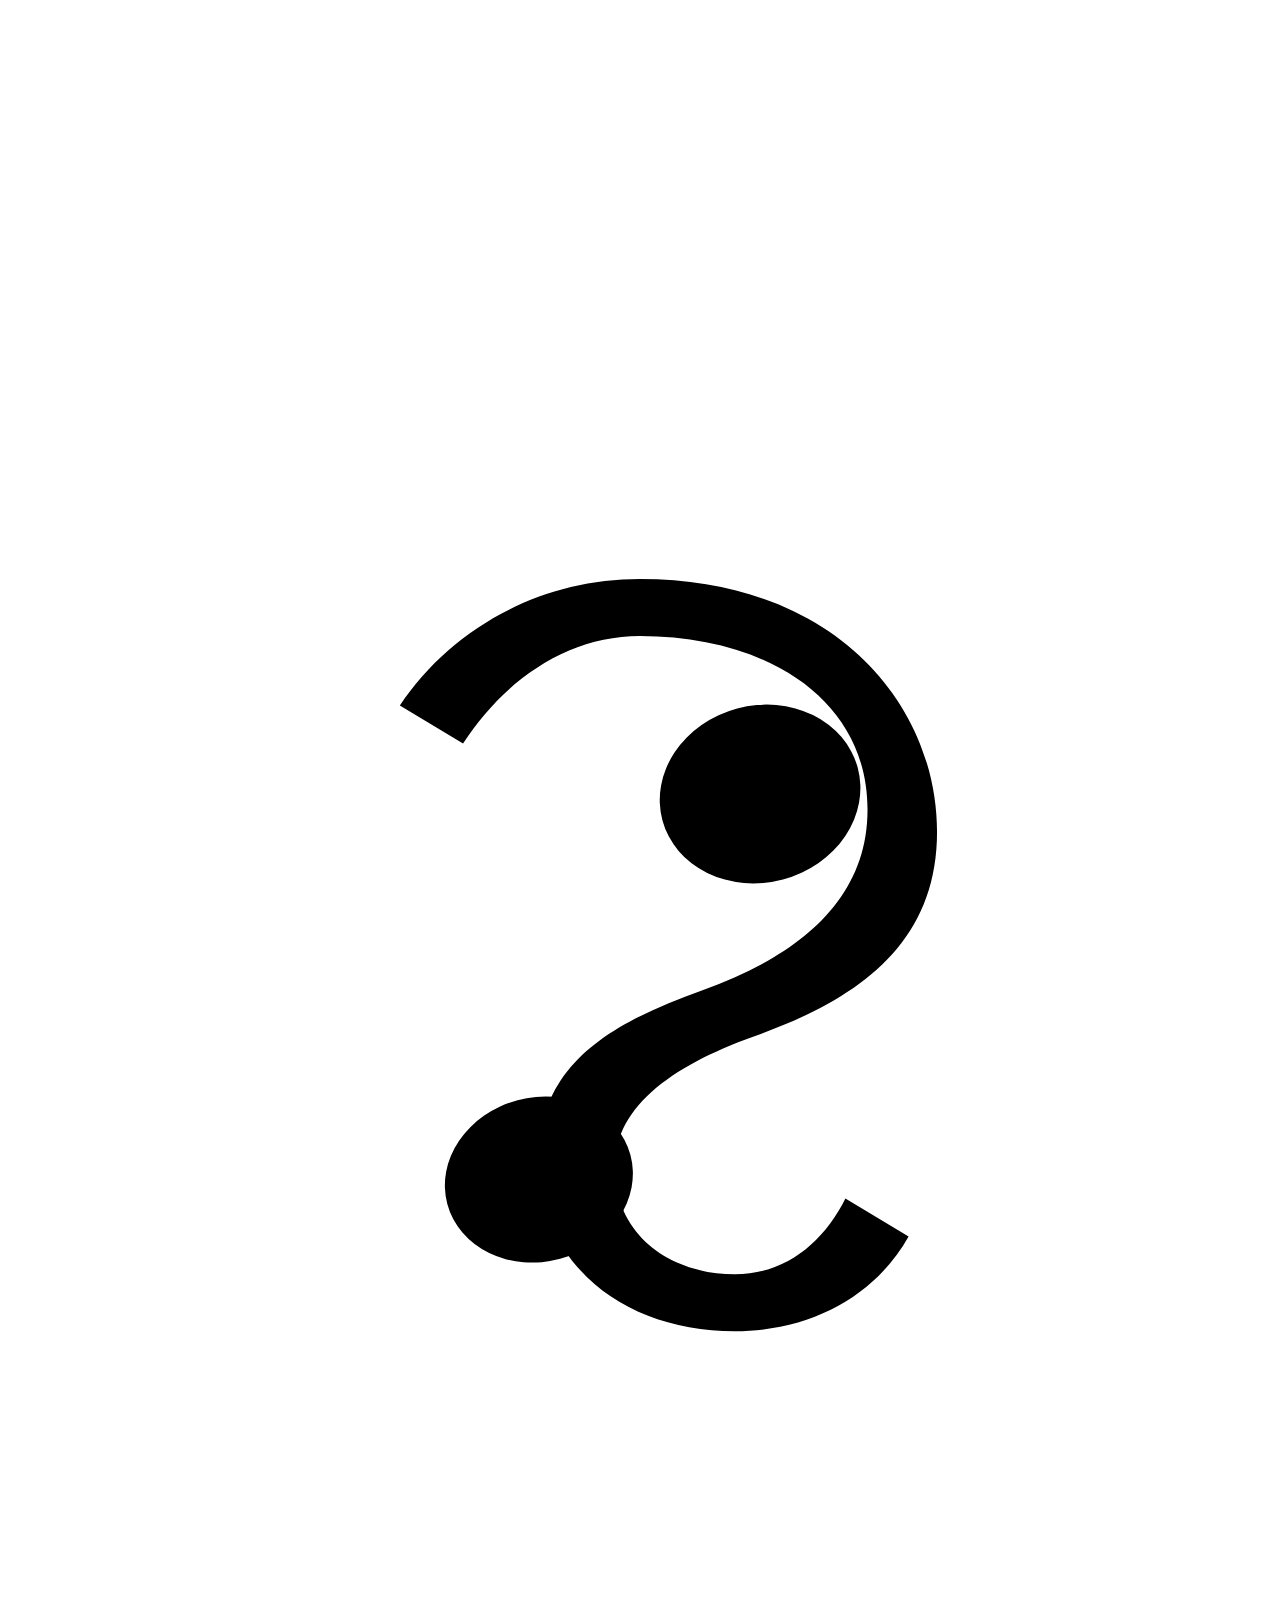
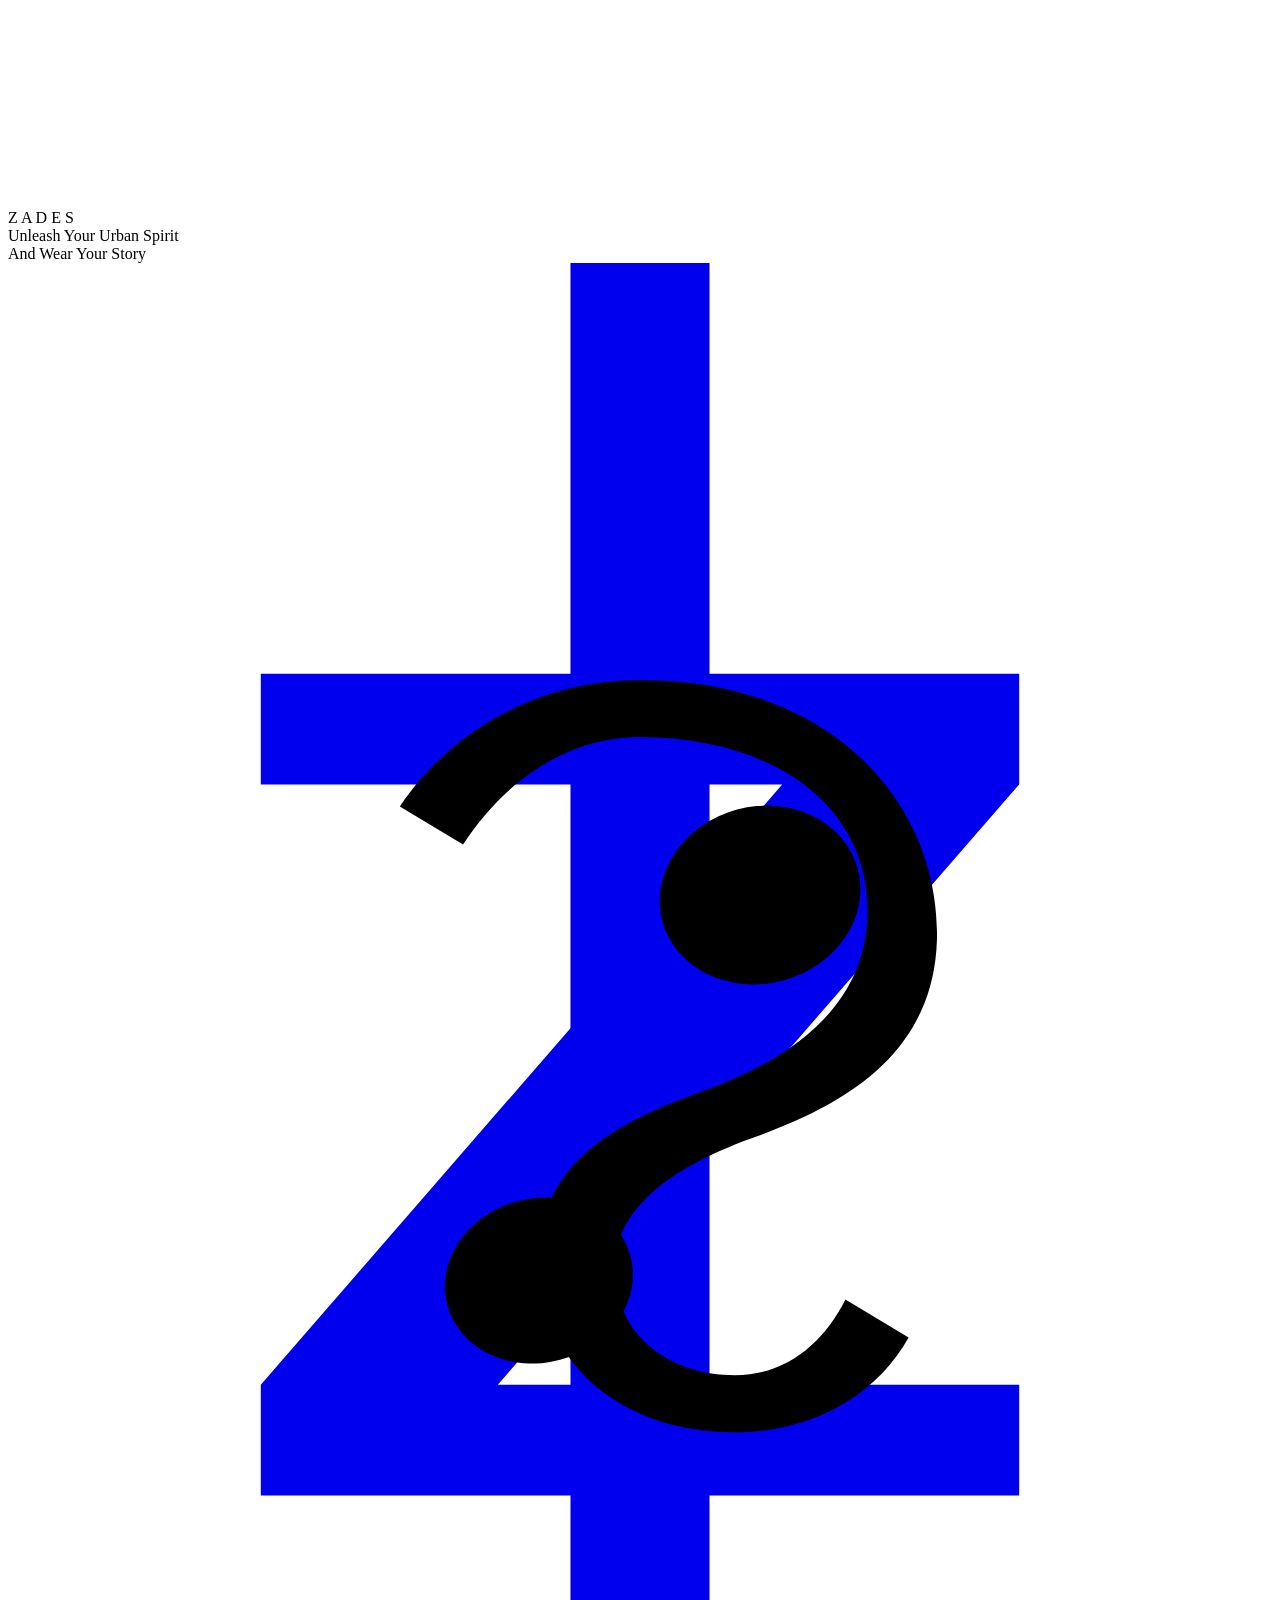
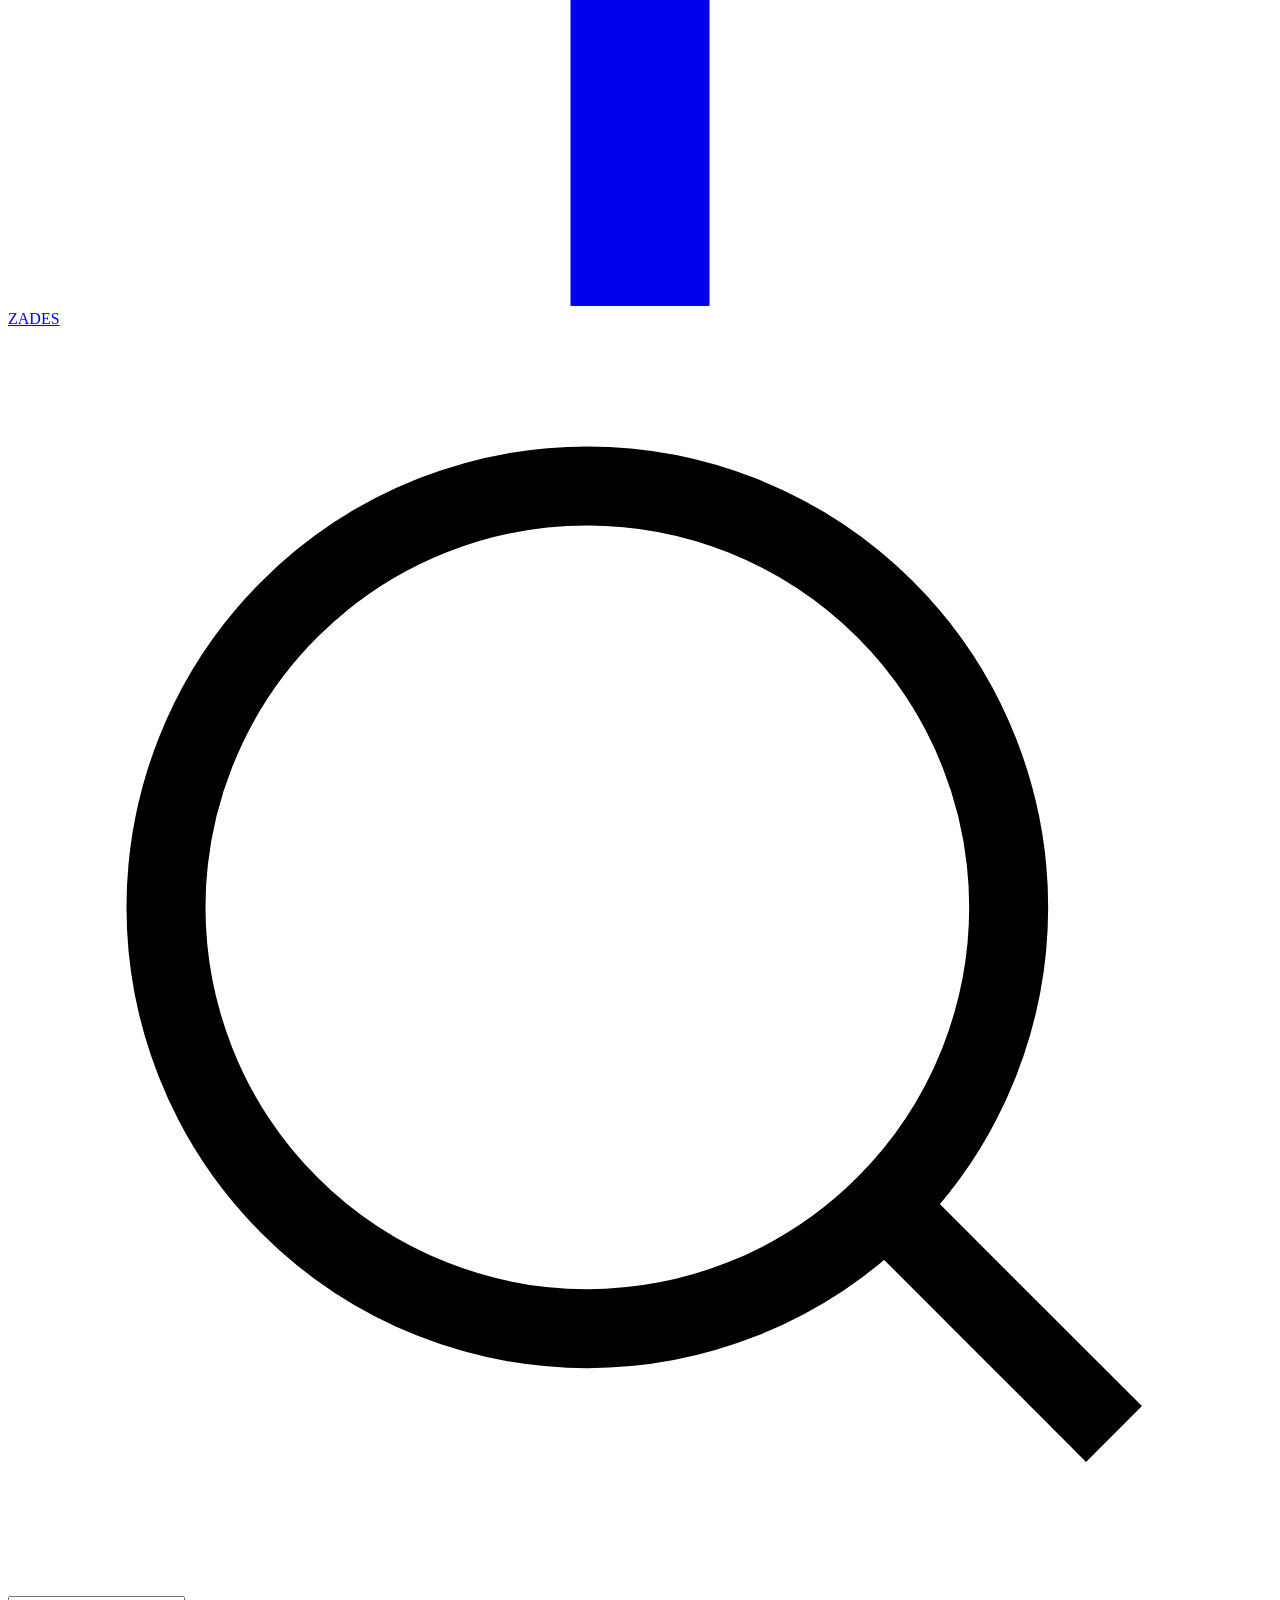
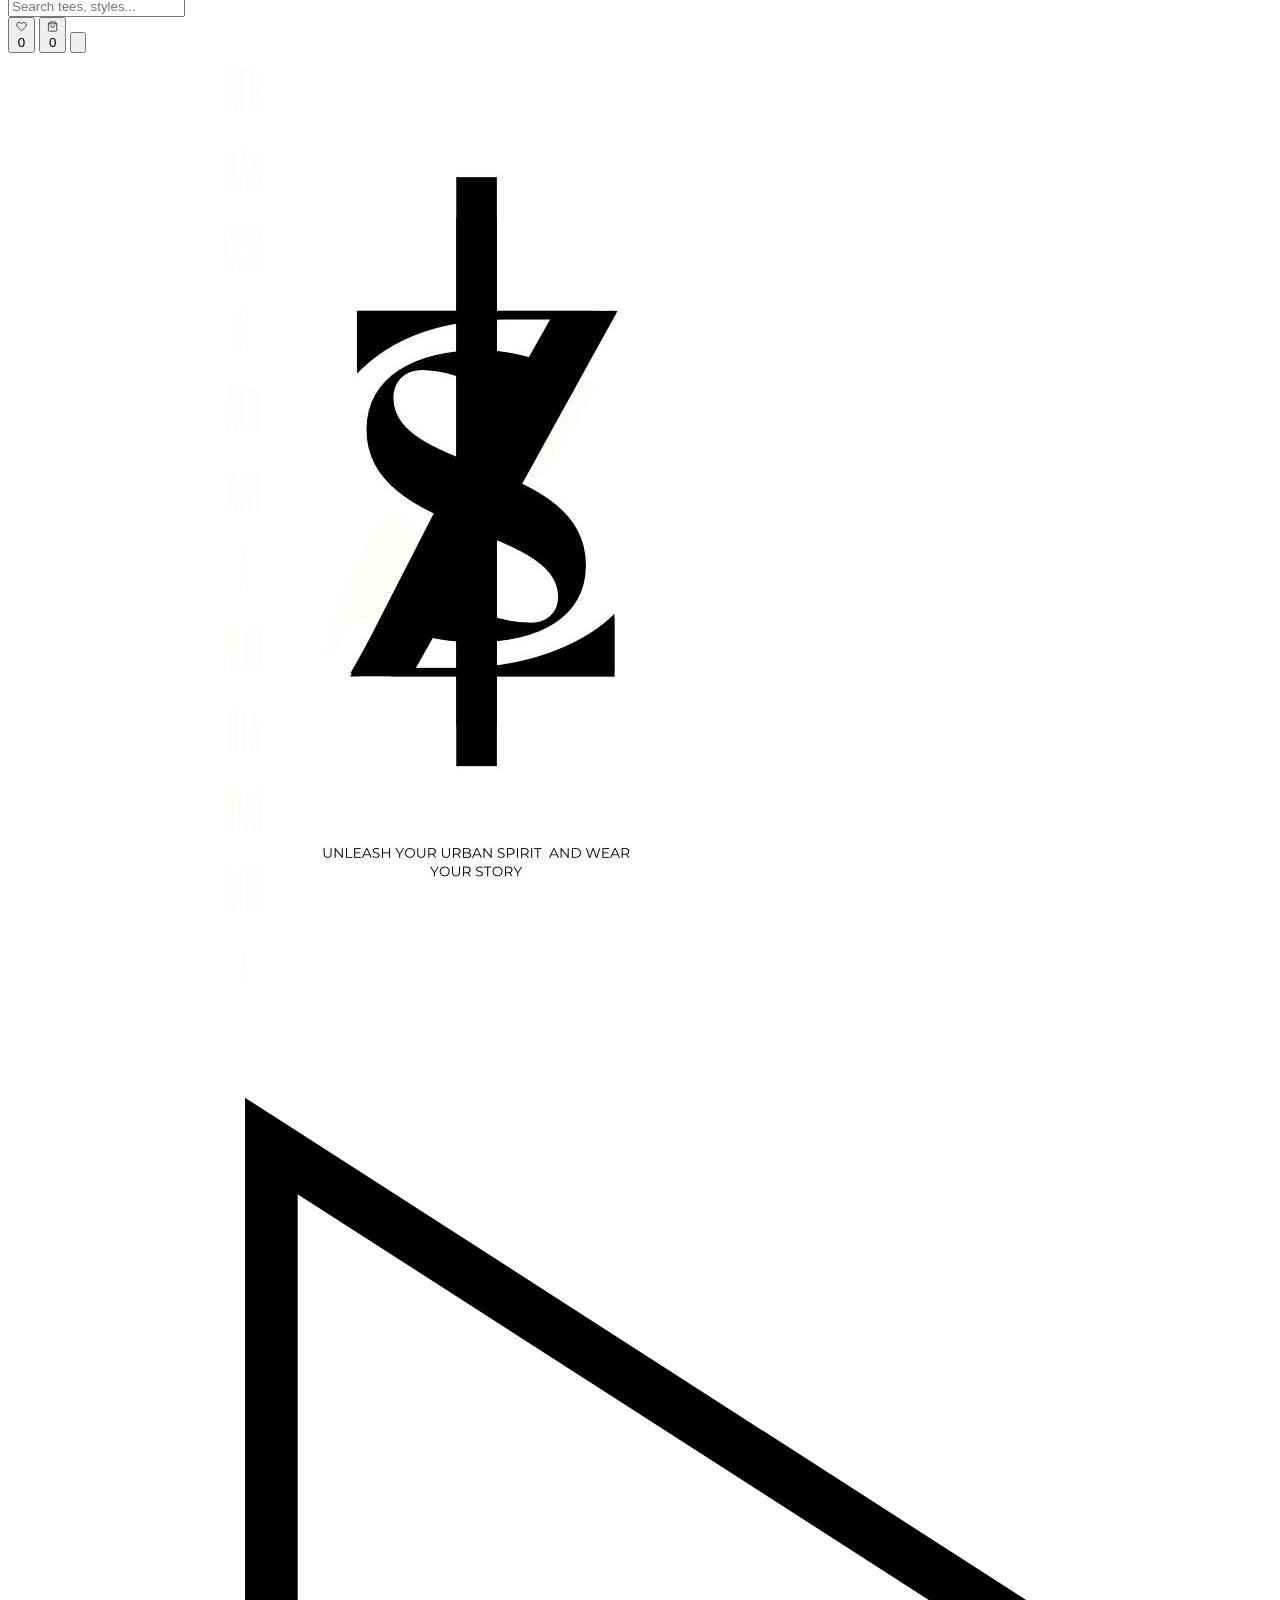
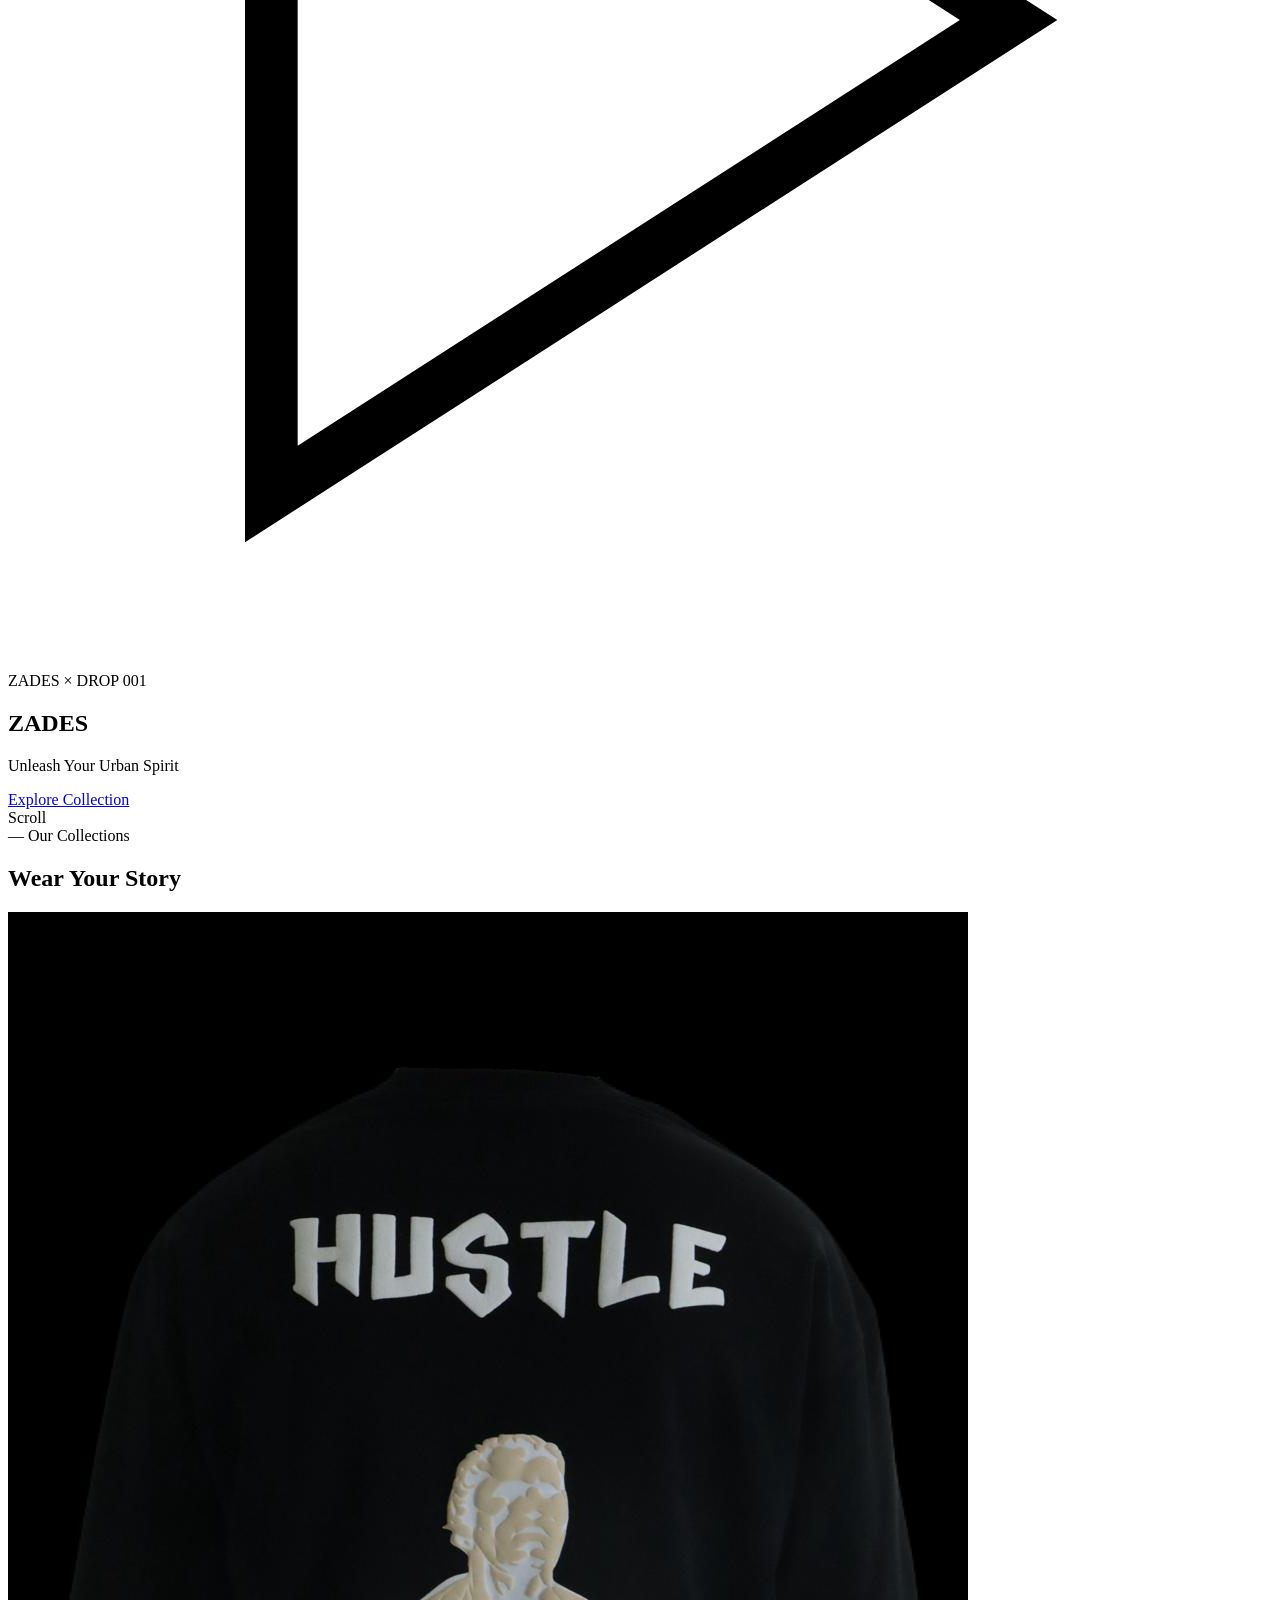
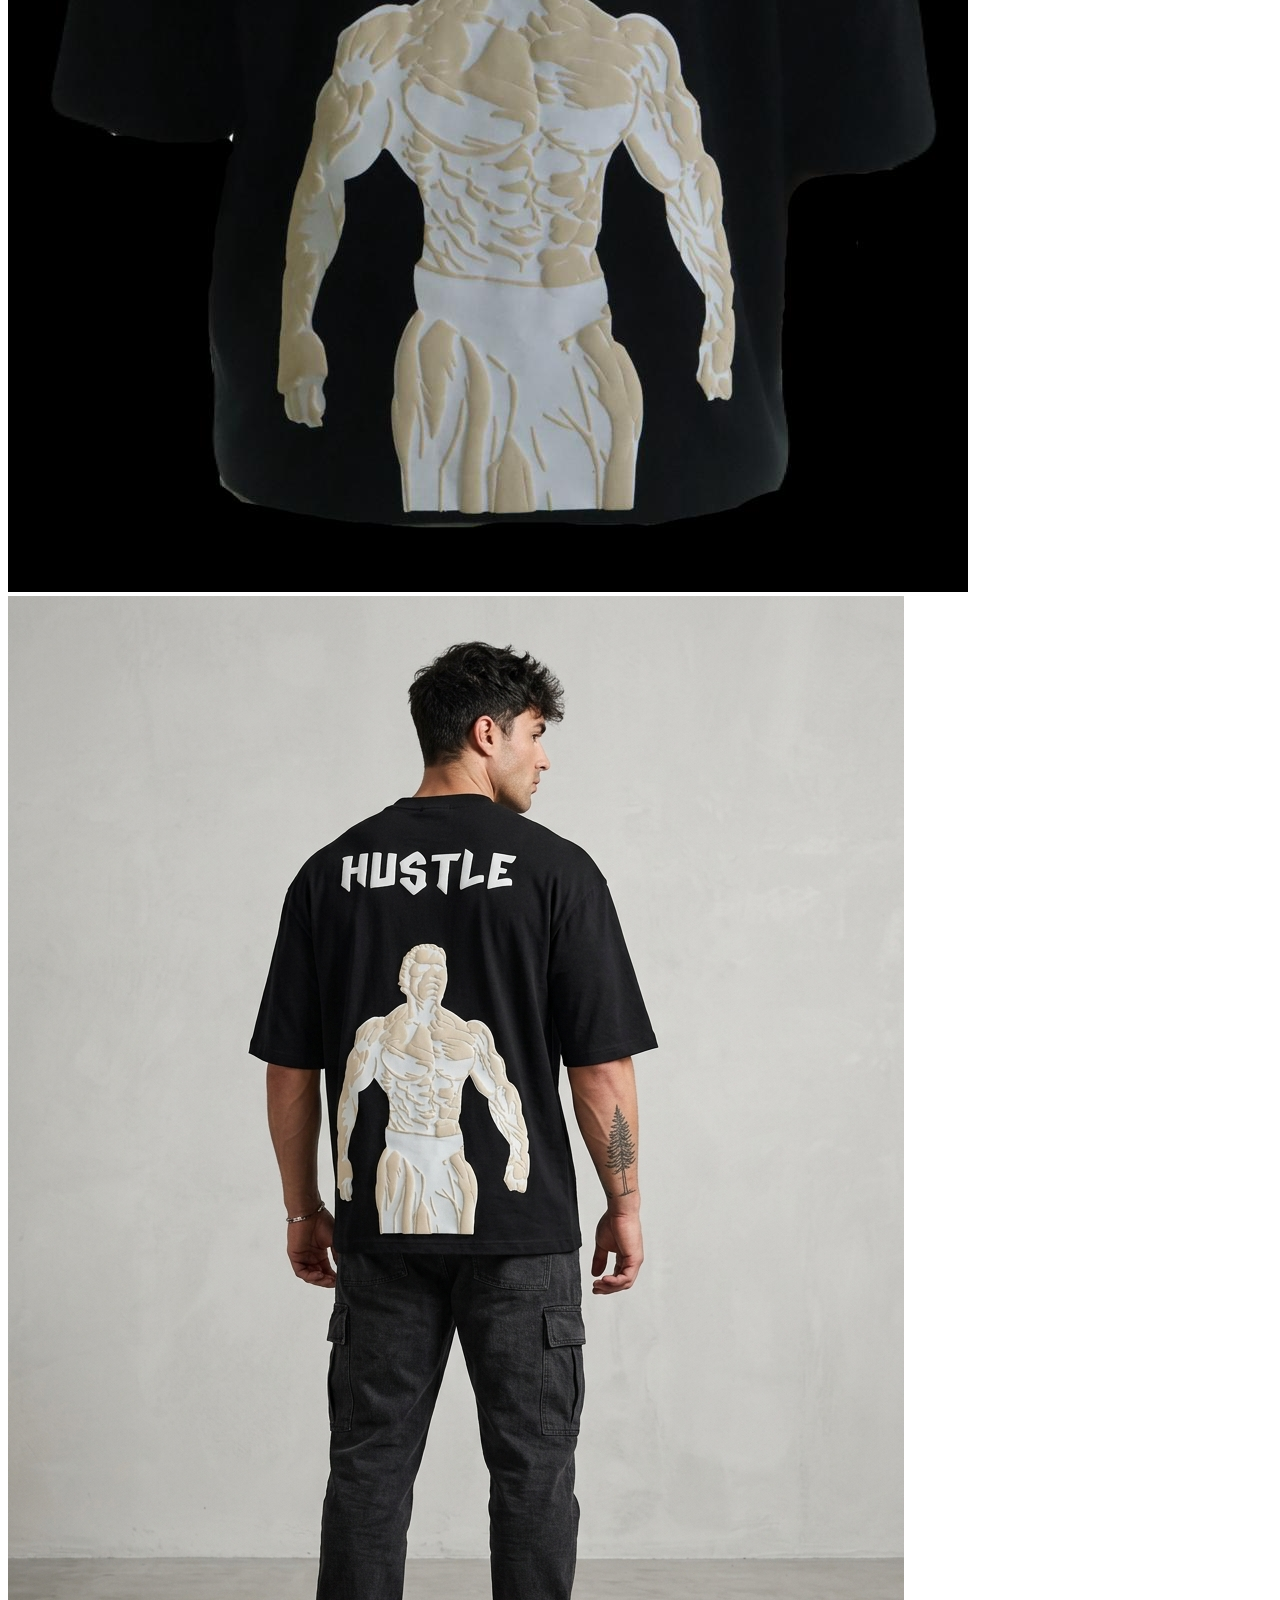
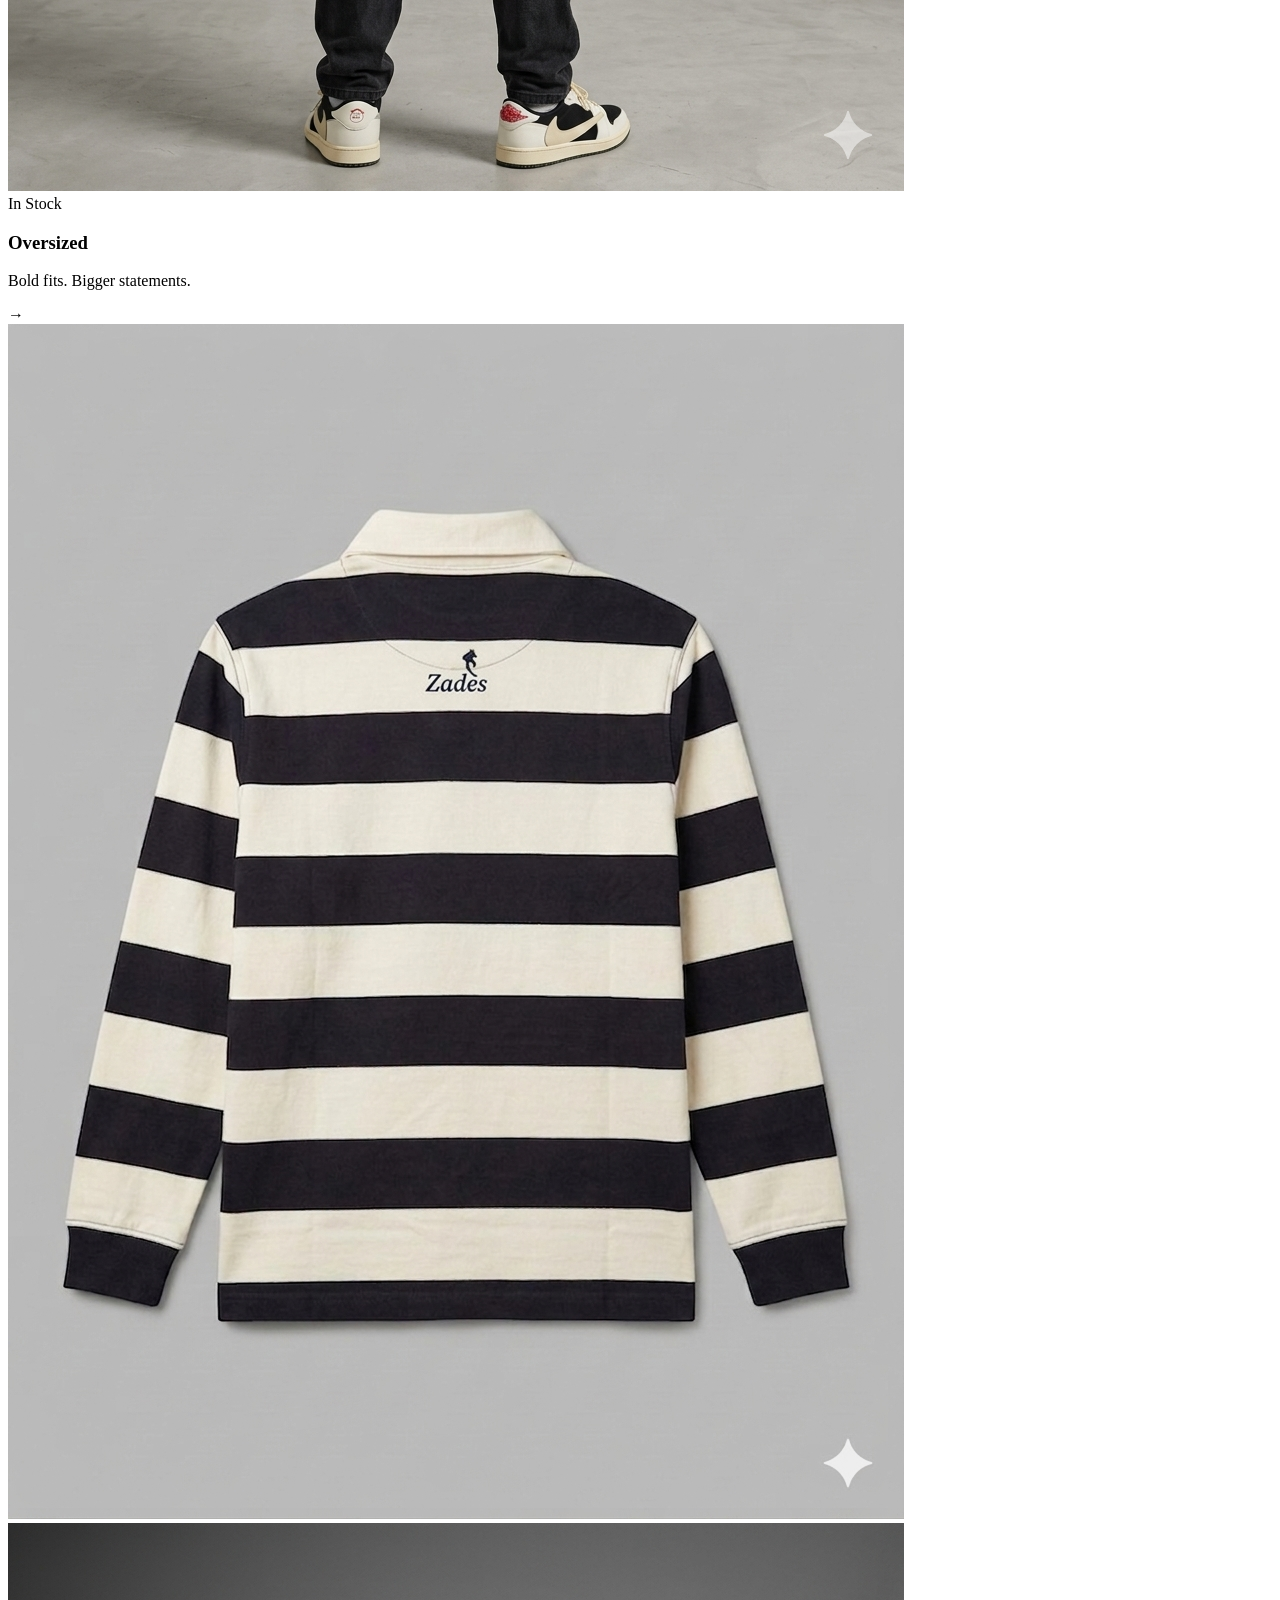
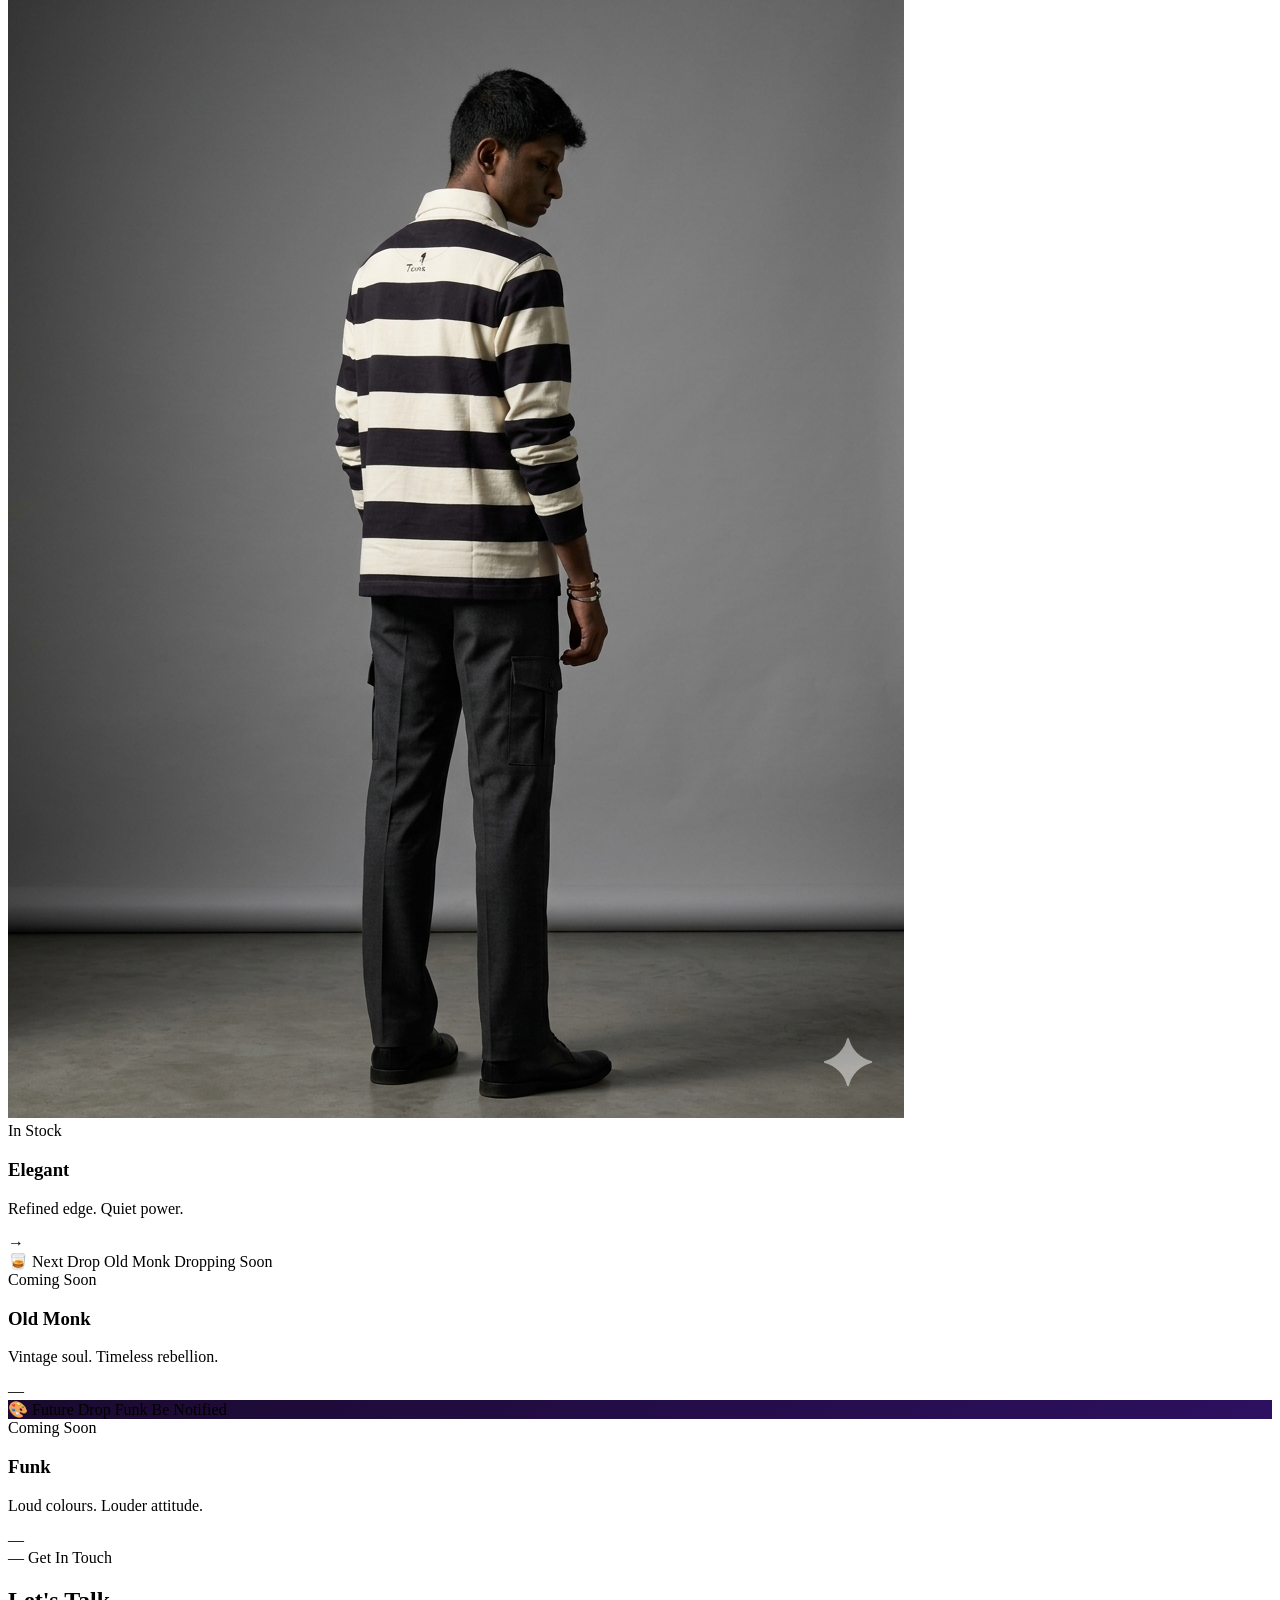
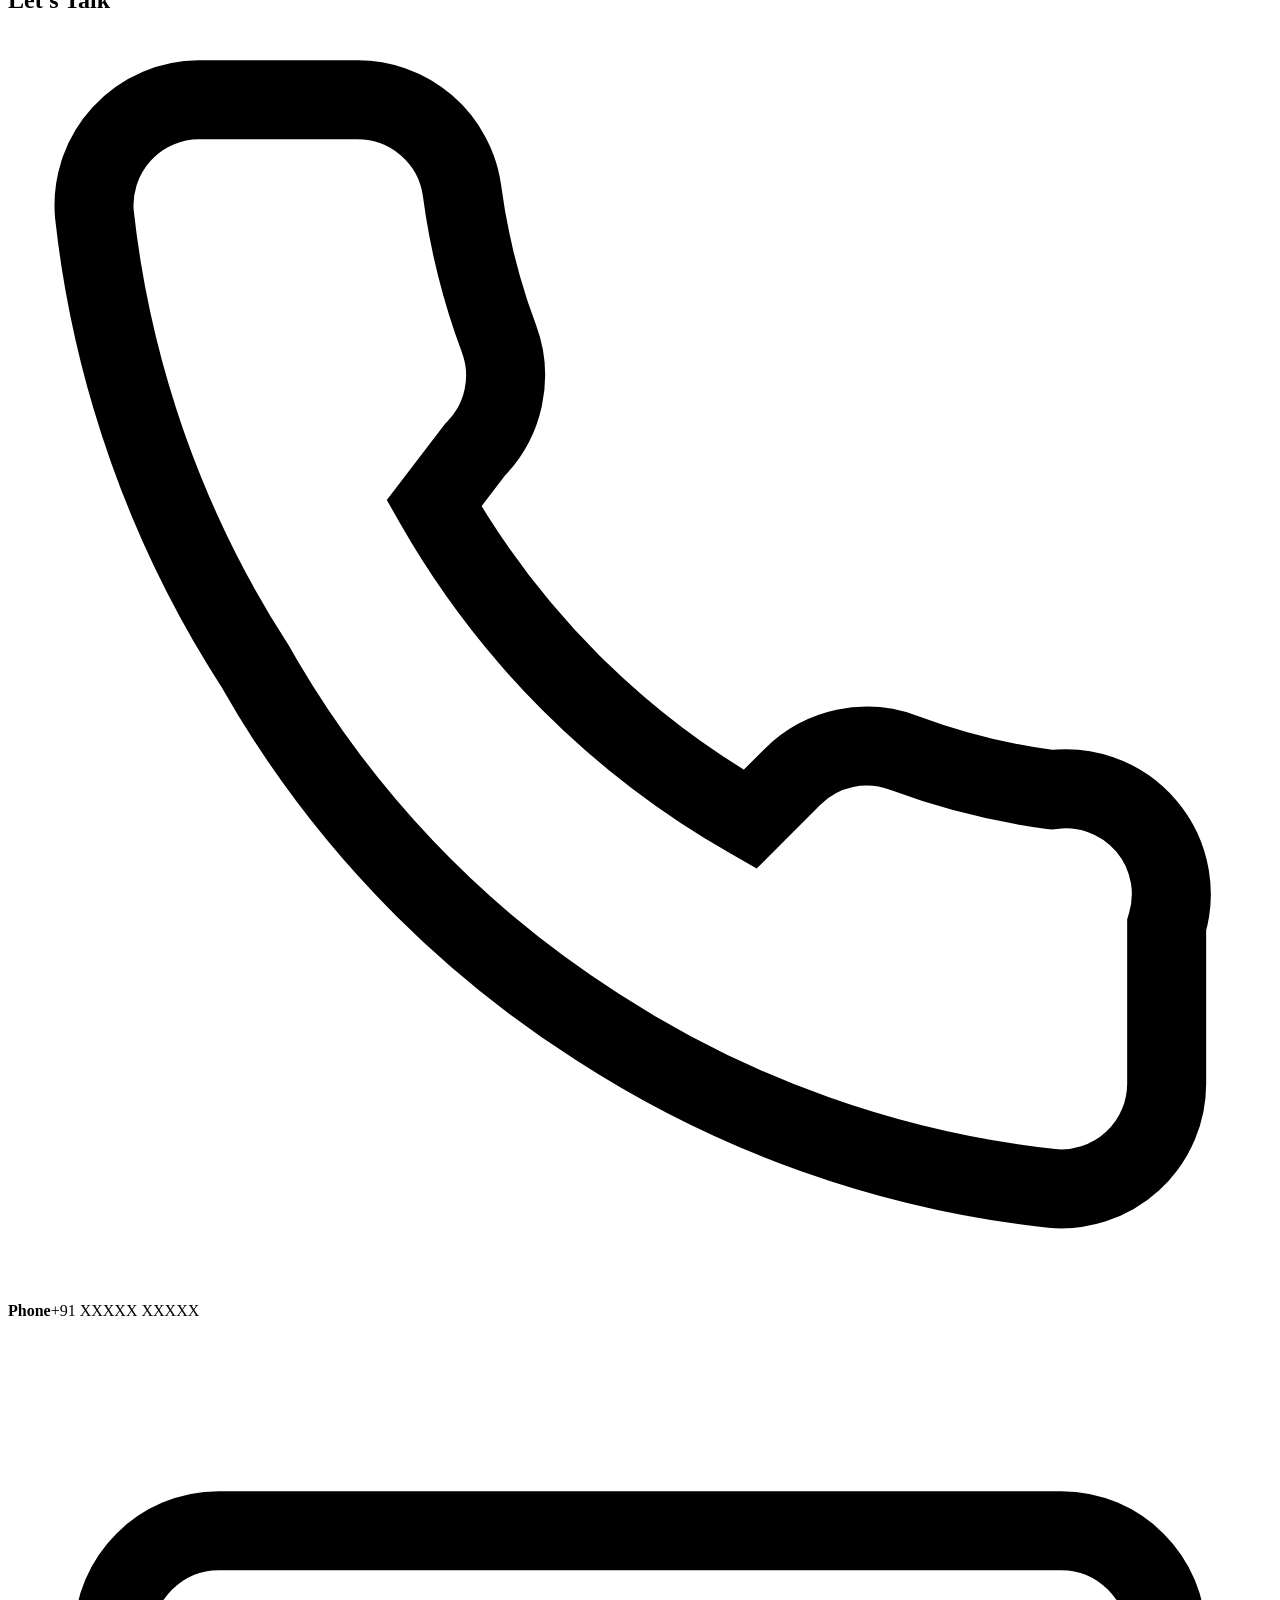
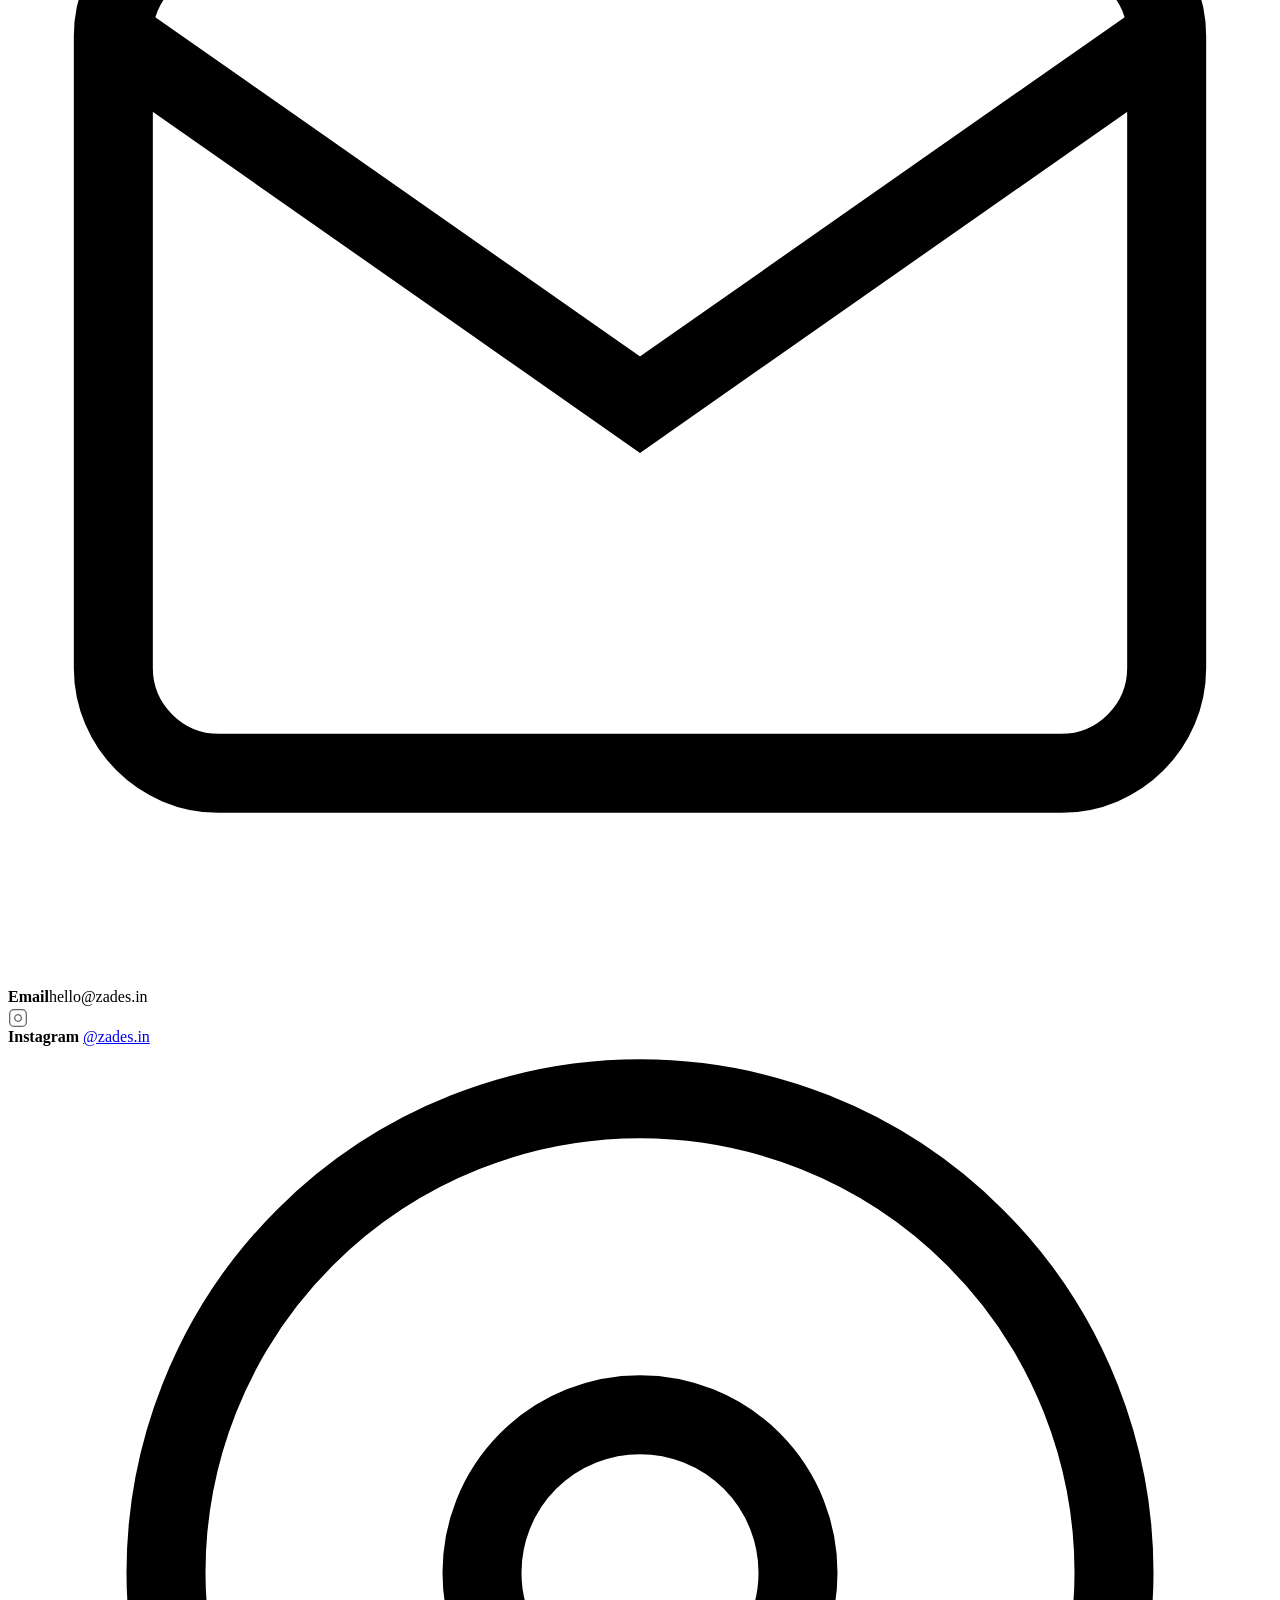
==== commit 8f619fff: "updated UI and JS changes" ====
--- a/index.html
+++ b/index.html
@@ -7,7 +7,7 @@
 <link rel="preconnect" href="https://fonts.googleapis.com">
 <link rel="preconnect" href="https://fonts.gstatic.com" crossorigin>
 <link href="https://fonts.googleapis.com/css2?family=Playfair+Display:wght@400;700;900&family=Cormorant+Garamond:ital,wght@0,300;0,400;0,600;1,300&family=Space+Grotesk:wght@300;400;500&display=swap" rel="stylesheet">
-<link rel="stylesheet" href="css/style.css">
+<link rel="stylesheet" href="style.css">
 </head>
 <body>
 
@@ -104,8 +104,8 @@
     </button>
     <div class="profile-dropdown" id="profile-dropdown" style="display:none">
       <div id="profile-info"></div>
-      <a href="#orders">My Orders</a>
-      <a href="#wishlist-section">Wishlist</a>
+      <a href="javascript:void(0)" onclick="goToOrders()">My Orders</a>
+      <a href="javascript:void(0)" onclick="goToWishlistPanel()">Wishlist</a>
       <a href="javascript:void(0)" onclick="openDeliveryProfile()">Delivery Profile</a>
       <a href="javascript:void(0)" onclick="signOut()">Sign Out</a>
     </div>
@@ -178,7 +178,13 @@
     <div class="category-card coming" data-cat="old-monk">
       <div class="cat-img-wrap coming-soon-wrap">
         <div class="coming-soon-overlay">
-          <span>Coming Soon</span>
+          <div class="coming-soon-teaser">
+            <span class="cs-icon">🥃</span>
+            <span class="cs-label">Next Drop</span>
+            <span class="cs-title">Old Monk</span>
+            <span class="cs-badge">Dropping Soon</span>
+            <div class="cs-drops"><span></span><span></span><span></span></div>
+          </div>
         </div>
       </div>
       <div class="cat-info">
@@ -191,9 +197,15 @@
 
     <!-- FUNK (COMING SOON) -->
     <div class="category-card coming" data-cat="funk">
-      <div class="cat-img-wrap coming-soon-wrap">
+      <div class="cat-img-wrap coming-soon-wrap" style="background:linear-gradient(145deg,#1a0a2e 0%,#2d1060 100%)">
         <div class="coming-soon-overlay">
-          <span>Coming Soon</span>
+          <div class="coming-soon-teaser">
+            <span class="cs-icon">🎨</span>
+            <span class="cs-label">Future Drop</span>
+            <span class="cs-title">Funk</span>
+            <span class="cs-badge">Be Notified</span>
+            <div class="cs-drops"><span></span><span></span><span></span></div>
+          </div>
         </div>
       </div>
       <div class="cat-info">
@@ -423,7 +435,7 @@
   </div>
 </div>
 
-<script src="js/data.js"></script>
-<script src="js/app.js"></script>
+<script src="data.js"></script>
+<script src="app.js"></script>
 </body>
 </html>
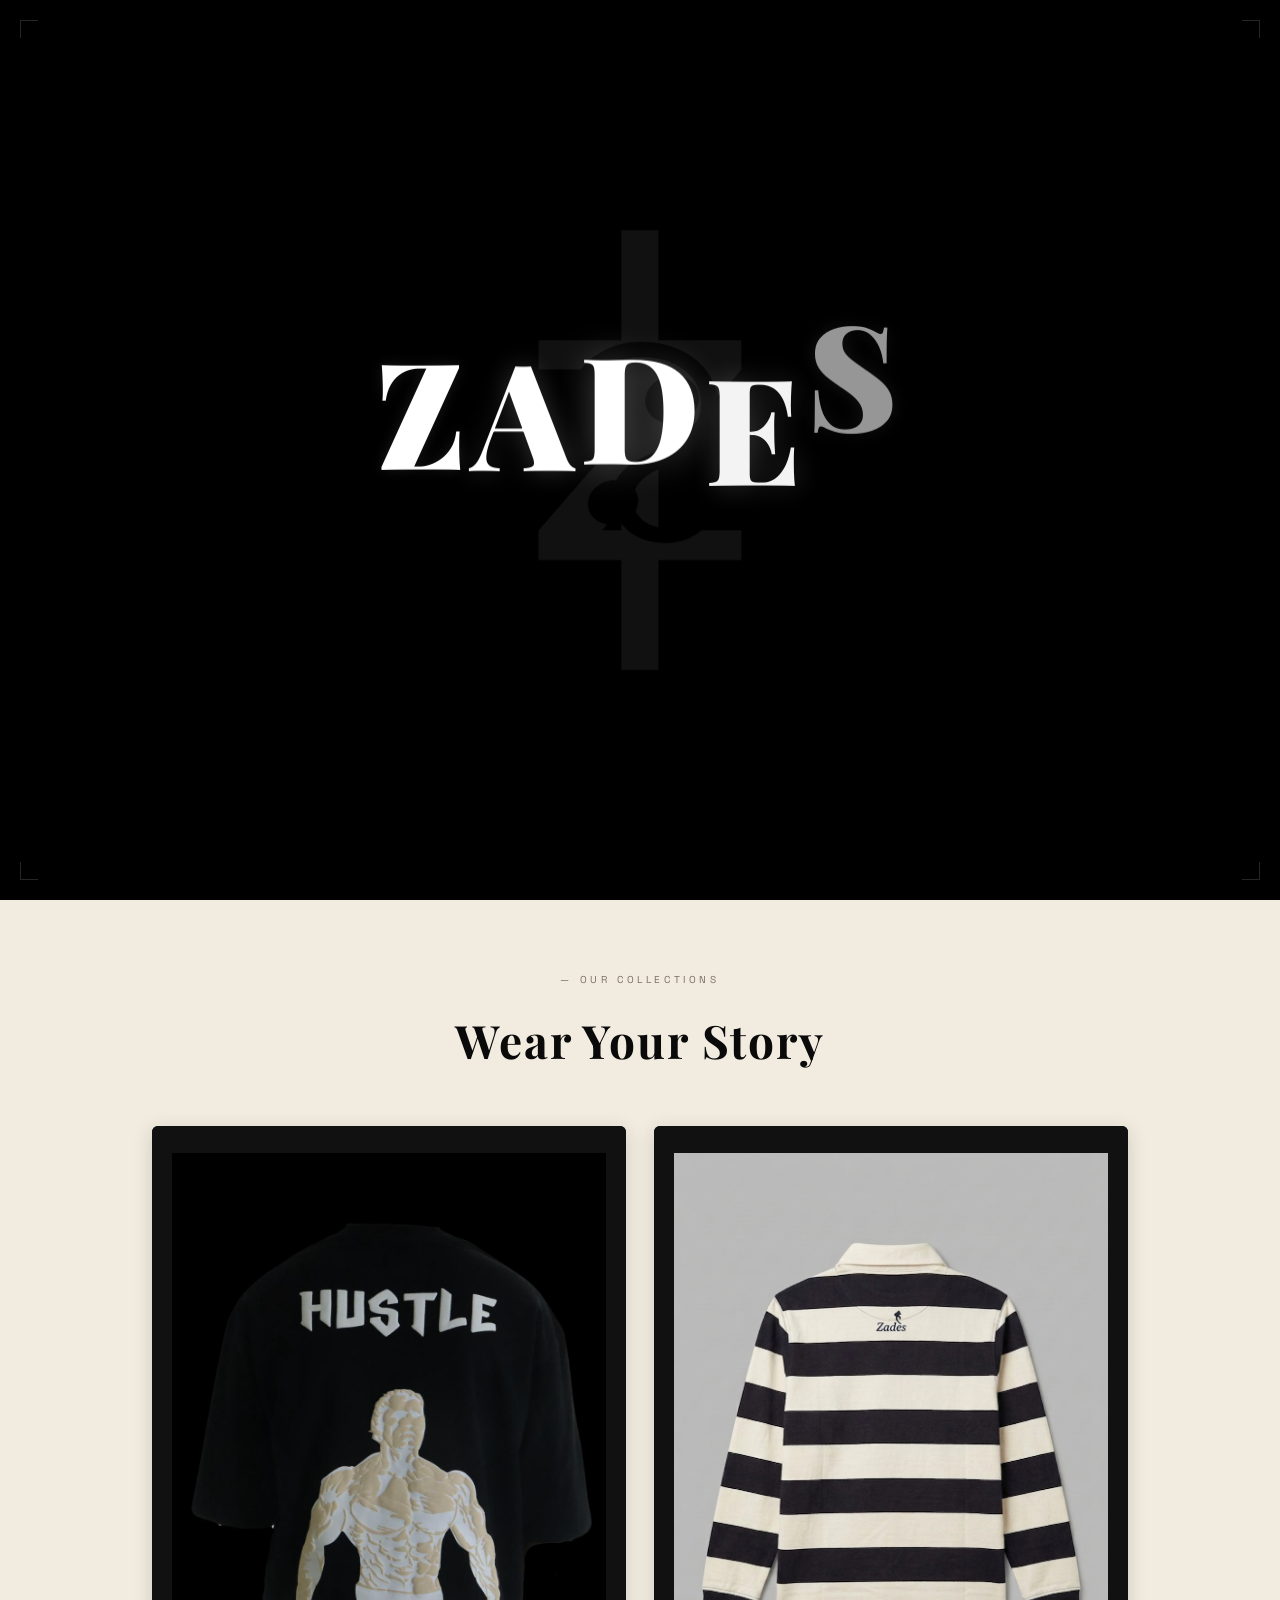
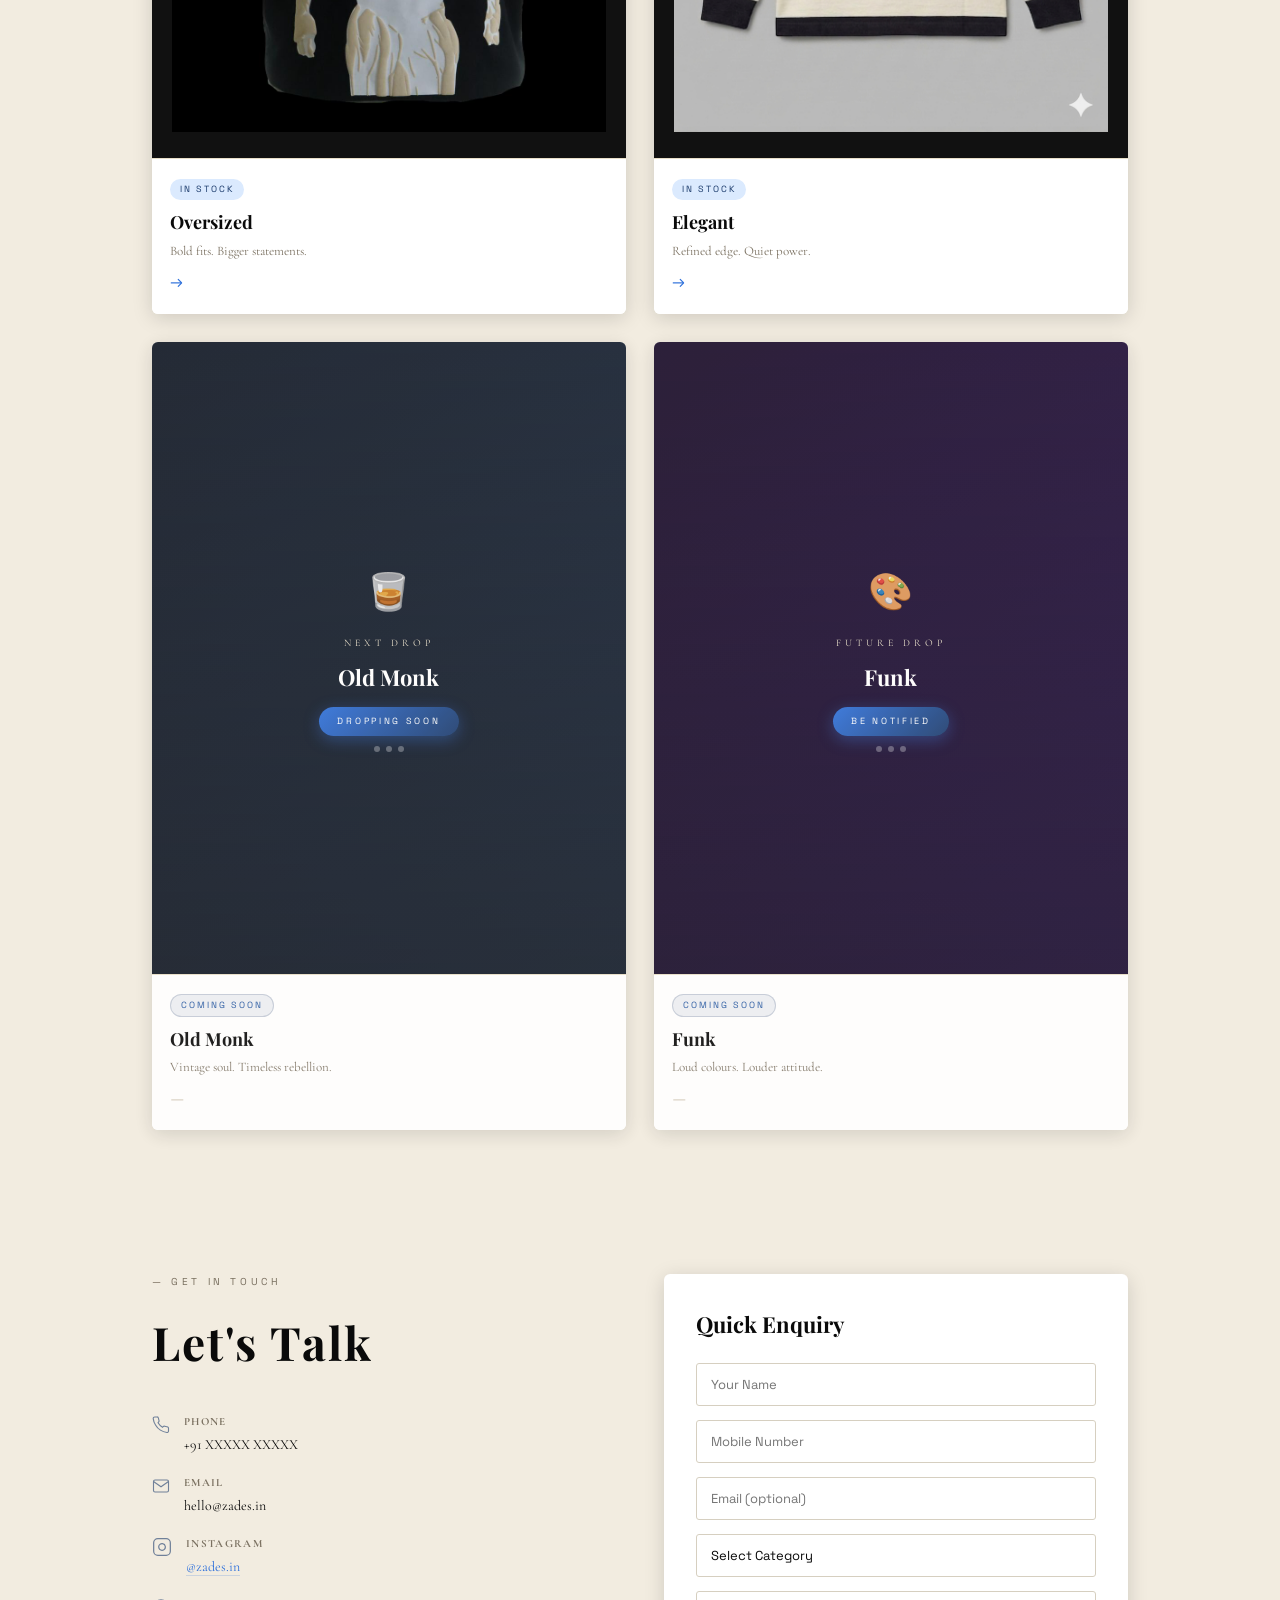
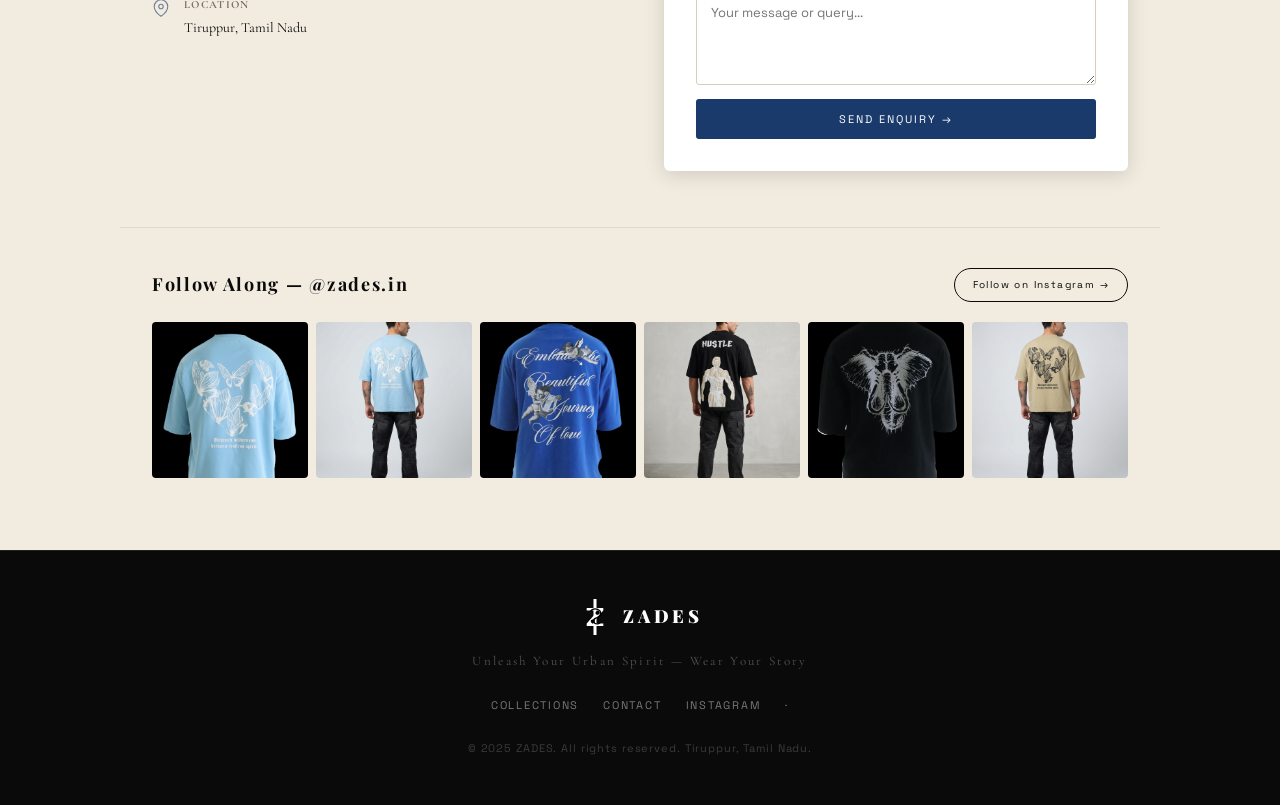
==== commit 18f27b24: "update index.js" ====
--- a/index.html
+++ b/index.html
@@ -7,7 +7,10 @@
 <link rel="preconnect" href="https://fonts.googleapis.com">
 <link rel="preconnect" href="https://fonts.gstatic.com" crossorigin>
 <link href="https://fonts.googleapis.com/css2?family=Playfair+Display:wght@400;700;900&family=Cormorant+Garamond:ital,wght@0,300;0,400;0,600;1,300&family=Space+Grotesk:wght@300;400;500&display=swap" rel="stylesheet">
-<link rel="stylesheet" href="style.css">
+
+<!-- FIX 1: Removed duplicate CSS link (was: style.css AND css/style.css). Keep only one. -->
+<link rel="stylesheet" href="css/style.css">
+
 </head>
 <body>
 
@@ -102,6 +105,7 @@
     <button class="nav-icon" onclick="toggleProfile()" title="Profile" id="profile-btn">
       <svg viewBox="0 0 24 24" fill="none" stroke="currentColor" stroke-width="1.5"><path d="M20 21v-2a4 4 0 0 0-4-4H8a4 4 0 0 0-4 4v2"/><circle cx="12" cy="7" r="4"/></svg>
     </button>
+    <!-- FIX 2: Removed duplicate anchor links in profile dropdown. Kept only the JS onclick versions. -->
     <div class="profile-dropdown" id="profile-dropdown" style="display:none">
       <div id="profile-info"></div>
       <a href="javascript:void(0)" onclick="goToOrders()">My Orders</a>
@@ -148,7 +152,6 @@
     <!-- OVERSIZED (IN STOCK) -->
     <div class="category-card active" data-cat="oversized" onclick="openCategory('oversized')">
       <div class="cat-img-wrap">
-        <!-- tshirt shown by default; model on hover -->
         <img src="assets/hustle_tshirt.jpeg" alt="Oversized Tshirt" class="cat-tshirt">
         <img src="assets/hustle_model.png" alt="Oversized Model" class="cat-model">
       </div>
@@ -175,6 +178,7 @@
     </div>
 
     <!-- OLD MONK (COMING SOON) -->
+    <!-- FIX 3: Removed duplicate/conflicting inner HTML. Kept the teaser version. -->
     <div class="category-card coming" data-cat="old-monk">
       <div class="cat-img-wrap coming-soon-wrap">
         <div class="coming-soon-overlay">
@@ -196,6 +200,7 @@
     </div>
 
     <!-- FUNK (COMING SOON) -->
+    <!-- FIX 4: Removed broken nested duplicate divs. Corrected to single clean structure. -->
     <div class="category-card coming" data-cat="funk">
       <div class="cat-img-wrap coming-soon-wrap" style="background:linear-gradient(145deg,#1a0a2e 0%,#2d1060 100%)">
         <div class="coming-soon-overlay">
@@ -234,7 +239,7 @@
   <div class="product-modal-inner">
     <button class="modal-close" onclick="closeProductModal()">✕</button>
     <div class="modal-images" id="modal-images"></div>
-          <div class="modal-thumbs" id="modal-thumbs"></div>
+    <div class="modal-thumbs" id="modal-thumbs"></div>
     <div class="modal-details">
       <p class="modal-cat" id="modal-cat"></p>
       <h2 id="modal-name"></h2>
@@ -306,8 +311,6 @@
   </div>
 </div>
 
-
-
 <!-- ========== CONTACT & ENQUIRY SECTION ========== -->
 <section class="contact-section" id="contact">
   <div class="contact-grid">
@@ -324,7 +327,6 @@
           <div><strong>Email</strong><span>hello@zades.in</span></div>
         </div>
         <div class="contact-item">
-          <!-- Save your Instagram logo as: assets/insta_logo.png -->
           <img src="assets/insta_logo.png" alt="Instagram" class="contact-insta-logo"
             onerror="this.style.display='none';this.nextElementSibling.style.display='block'">
           <svg viewBox="0 0 24 24" fill="none" stroke="currentColor" stroke-width="1.5"
@@ -364,7 +366,7 @@
     </div>
   </div>
 
-  <!-- ── Instagram Feed Strip (2 col × 3 rows) ── -->
+  <!-- Instagram Feed Strip -->
   <div class="contact-insta-strip">
     <div class="contact-insta-header">
       <img src="assets/insta_logo.png" alt="Instagram" class="strip-insta-logo"
@@ -435,7 +437,9 @@
   </div>
 </div>
 
-<script src="data.js"></script>
-<script src="app.js"></script>
+<!-- FIX 5: Removed duplicate script tags. Kept only js/ path versions. -->
+<script src="js/data.js"></script>
+<script src="js/app.js"></script>
+
 </body>
 </html>
--- a/css/style.css
+++ b/css/style.css
@@ -0,0 +1,1267 @@
+/* ============================================================
+   ZADES — MASTER STYLESHEET v2.1 (Merge-conflict resolved)
+   Palette: Black · Beige · Blue · White
+   ============================================================ */
+
+@import url('https://fonts.googleapis.com/css2?family=Playfair+Display:wght@400;700;900&family=Cormorant+Garamond:ital,wght@0,300;0,400;0,600;1,300&family=Space+Grotesk:wght@300;400;500&display=swap');
+
+/* ── THEME VARIABLES ─────────────────────────────────────── */
+:root {
+  --black:        #0a0a0a;
+  --deep-black:   #060606;
+  --white:        #ffffff;
+  --off-white:    #faf9f5;
+  --beige:        #e8dfc8;
+  --beige-light:  #f2ece0;
+  --beige-dark:   #c9b99a;
+  --cream:        #f0ece4;
+  --blue:         #1a3a6b;
+  --blue-mid:     #2054a0;
+  --blue-accent:  #2c6fdb;
+  --blue-light:   #dce8f8;
+  --gray:         #7a7060;
+  --light-gray:   #d6cfc0;
+
+  --font-serif:   'Playfair Display', serif;
+  --font-body:    'Cormorant Garamond', serif;
+  --font-sans:    'Space Grotesk', sans-serif;
+  --nav-h:        64px;
+  --transition:   all 0.35s cubic-bezier(0.4, 0, 0.2, 1);
+
+  --shadow-sm:    0 1px 4px rgba(10,10,10,0.10);
+  --shadow-md:    0 4px 20px rgba(10,10,10,0.15);
+  --shadow-lg:    0 12px 40px rgba(10,10,10,0.22);
+}
+
+/* ── RESET / BASE ────────────────────────────────────────── */
+*, *::before, *::after { box-sizing: border-box; margin: 0; padding: 0; }
+html { scroll-behavior: smooth; }
+body {
+  background: var(--black);
+  color: var(--white);
+  font-family: var(--font-body);
+  font-size: 15px;
+  line-height: 1.65;
+  overflow-x: hidden;
+  -webkit-font-smoothing: antialiased;
+}
+a { text-decoration: none; color: inherit; }
+button { border: none; background: none; cursor: pointer; font-family: inherit; }
+img { max-width: 100%; display: block; }
+
+
+/* ── LOADER ─────────────────────────────────────────────── */
+.loader, .loader-pg {
+  position: fixed; inset: 0; z-index: 9999;
+  background: var(--black);
+  display: flex; align-items: center; justify-content: center;
+}
+.loader-pg {
+  position: relative;
+  flex-direction: column;
+  overflow: hidden;
+  width: 100%; height: 100vh;
+}
+#loader-cv {
+  position: absolute; inset: 0;
+  width: 100%; height: 100%;
+}
+.loader-logo-wrap {
+  position: absolute; inset: 0;
+  display: flex; align-items: center; justify-content: center;
+  z-index: 2; pointer-events: none;
+}
+.loader-logo-svg {
+  width: min(420px, 80vw); height: min(420px, 80vw);
+  opacity: 0; transform: scale(3.2);
+  will-change: transform, opacity, filter;
+}
+.loader-stage {
+  position: absolute; inset: 0;
+  display: flex; flex-direction: column;
+  align-items: center; justify-content: center;
+  z-index: 10; pointer-events: none;
+  perspective: 1000px;
+}
+.loader-word {
+  display: flex; align-items: center; justify-content: center;
+}
+.loader-ltr {
+  font-family: var(--font-serif);
+  font-size: min(16vw, 148px);
+  font-weight: 900;
+  color: var(--white);
+  display: inline-block;
+  opacity: 0;
+  letter-spacing: 0.04em;
+  will-change: transform, opacity;
+  -webkit-font-smoothing: antialiased;
+}
+.loader-divline {
+  width: 0; height: 0.5px;
+  background: rgba(255,255,255,0.18);
+  margin-top: 22px; opacity: 0;
+}
+.loader-tagline {
+  margin-top: 18px;
+  font-family: var(--font-body);
+  font-size: 11px;
+  letter-spacing: 0.32em;
+  color: rgba(255,255,255,0);
+  text-transform: uppercase;
+  text-align: center;
+  line-height: 1.9;
+  opacity: 0;
+  transform: translateY(10px);
+}
+.loader-cm {
+  position: absolute; width: 18px; height: 18px;
+  z-index: 20; opacity: 0;
+  transition: opacity 1.2s ease;
+}
+.loader-cm.on { opacity: 1; }
+.loader-cm-tl { top: 20px; left: 20px;  border-top:    0.5px solid rgba(255,255,255,0.15); border-left:  0.5px solid rgba(255,255,255,0.15); }
+.loader-cm-tr { top: 20px; right: 20px; border-top:    0.5px solid rgba(255,255,255,0.15); border-right: 0.5px solid rgba(255,255,255,0.15); }
+.loader-cm-bl { bottom: 20px; left: 20px;  border-bottom: 0.5px solid rgba(255,255,255,0.15); border-left:  0.5px solid rgba(255,255,255,0.15); }
+.loader-cm-br { bottom: 20px; right: 20px; border-bottom: 0.5px solid rgba(255,255,255,0.15); border-right: 0.5px solid rgba(255,255,255,0.15); }
+
+
+/* ── AUTH MODAL ─────────────────────────────────────────── */
+.auth-modal {
+  position: fixed; inset: 0; z-index: 8000;
+  background: rgba(10,10,10,0.85);
+  backdrop-filter: blur(12px);
+  display: none;
+  align-items: center; justify-content: center;
+  padding: 20px;
+}
+.auth-box {
+  background: var(--off-white);
+  color: var(--black);
+  border-radius: 4px;
+  padding: 48px 40px;
+  width: 100%; max-width: 420px;
+  text-align: center;
+  box-shadow: 0 24px 64px rgba(0,0,0,0.4);
+  animation: slideUp 0.4s ease;
+}
+.auth-logo {
+  display: flex; align-items: center; justify-content: center;
+  gap: 10px; margin-bottom: 24px;
+}
+.auth-logo span {
+  font-family: var(--font-serif);
+  font-weight: 900; font-size: 22px;
+  letter-spacing: 0.18em; color: var(--black);
+}
+.auth-box h2 {
+  font-family: var(--font-serif);
+  font-size: 24px; margin-bottom: 8px; color: var(--black);
+}
+.auth-box p {
+  font-size: 13px; color: var(--gray);
+  margin-bottom: 28px; line-height: 1.7;
+}
+.auth-google-btn {
+  width: 100%;
+  padding: 14px 20px;
+  background: var(--blue);
+  color: var(--white);
+  font-family: var(--font-sans);
+  font-size: 12px; letter-spacing: 0.14em;
+  text-transform: uppercase;
+  border-radius: 3px;
+  transition: var(--transition);
+  margin-bottom: 12px;
+  display: flex; align-items: center; justify-content: center; gap: 12px;
+}
+.auth-google-btn:hover { background: var(--blue-mid); }
+.auth-skip-btn {
+  width: 100%;
+  padding: 12px 20px;
+  border: 1px solid var(--light-gray);
+  color: var(--gray);
+  font-family: var(--font-sans);
+  font-size: 11px; letter-spacing: 0.12em;
+  text-transform: uppercase;
+  border-radius: 3px;
+  transition: var(--transition);
+  display: block;
+}
+.auth-skip-btn:hover { border-color: var(--blue-accent); color: var(--blue-accent); }
+
+
+/* ── NAVBAR ─────────────────────────────────────────────── */
+.navbar {
+  position: fixed; top: 0; left: 0; right: 0; z-index: 1000;
+  height: var(--nav-h);
+  display: flex; align-items: center; justify-content: space-between;
+  padding: 0 32px; gap: 16px;
+  background: transparent;
+  transition: background 0.4s ease, box-shadow 0.4s ease;
+}
+.navbar.scrolled {
+  background: rgba(10,10,10,0.96);
+  backdrop-filter: blur(14px);
+  border-bottom: 1px solid rgba(232,223,200,0.1);
+  box-shadow: 0 2px 20px rgba(0,0,0,0.3);
+}
+.nav-logo {
+  display: flex; align-items: center; gap: 10px;
+  color: var(--white); flex-shrink: 0;
+}
+.nav-logo svg { width: 32px; height: 42px; color: var(--white); }
+.nav-logo span {
+  font-family: var(--font-serif);
+  font-size: 18px; font-weight: 900; letter-spacing: 0.22em;
+}
+.nav-left  { display: flex; align-items: center; }
+.nav-center { flex: 1; max-width: 400px; margin: 0 24px; }
+.nav-right {
+  display: flex; align-items: center; gap: 4px;
+  position: relative;
+}
+.nav-icon {
+  position: relative;
+  width: 40px; height: 40px;
+  display: flex; align-items: center; justify-content: center;
+  color: var(--white); border-radius: 50%;
+  opacity: 0.85;
+  transition: var(--transition);
+}
+.nav-icon svg { width: 20px; height: 20px; display: block; }
+.nav-icon:hover { background: rgba(232,223,200,0.12); opacity: 1; }
+.nav-badge {
+  position: absolute; top: 4px; right: 4px;
+  background: var(--blue-accent); color: var(--white);
+  font-family: var(--font-sans); font-size: 9px; font-weight: 500;
+  min-width: 16px; height: 16px; border-radius: 8px;
+  display: flex; align-items: center; justify-content: center;
+  padding: 0 3px;
+}
+.search-bar {
+  display: flex; align-items: center; gap: 10px;
+  background: rgba(255,255,255,0.09);
+  border: 1px solid rgba(255,255,255,0.14);
+  border-radius: 4px; padding: 8px 14px;
+  position: relative; transition: var(--transition);
+  width: min(320px, 38vw);
+}
+.search-bar svg { width: 15px; height: 15px; opacity: 0.5; flex-shrink: 0; }
+.search-bar input {
+  background: none; border: none; outline: none;
+  color: var(--white); font-family: var(--font-sans);
+  font-size: 13px; width: 100%; letter-spacing: 0.04em;
+}
+.search-bar input::placeholder { color: rgba(255,255,255,0.35); }
+.search-bar:focus-within {
+  background: rgba(255,255,255,0.14);
+  border-color: rgba(44,111,219,0.5);
+  box-shadow: 0 0 0 3px rgba(44,111,219,0.15);
+}
+.search-dropdown {
+  position: absolute; top: calc(100% + 8px); left: 0; right: 0;
+  background: #1a1a1a;
+  border: 1px solid rgba(232,223,200,0.15);
+  border-radius: 4px; box-shadow: var(--shadow-lg);
+  z-index: 200; display: none; overflow: hidden;
+}
+.search-dropdown.open { display: block; }
+.search-item {
+  display: flex; align-items: center; gap: 12px;
+  padding: 12px 16px; cursor: pointer;
+  border-bottom: 1px solid rgba(255,255,255,0.05);
+  transition: background 0.2s; font-size: 13px;
+}
+.search-item:last-child { border-bottom: none; }
+.search-item:hover { background: rgba(232,223,200,0.08); }
+.search-item img { width: 36px; height: 36px; object-fit: cover; border-radius: 2px; }
+.profile-dropdown {
+  position: absolute; top: calc(100% + 12px); right: 0;
+  background: #1a1409;
+  border: 1px solid rgba(232,223,200,0.15);
+  border-radius: 4px; box-shadow: var(--shadow-lg);
+  min-width: 200px; overflow: hidden; z-index: 200;
+  animation: slideDown 0.2s ease;
+}
+.profile-dropdown a, #profile-info {
+  display: block; padding: 12px 20px;
+  font-family: var(--font-sans); font-size: 12px;
+  letter-spacing: 0.09em;
+  color: rgba(255,255,255,0.75);
+  border-bottom: 1px solid rgba(255,255,255,0.06);
+  transition: var(--transition);
+}
+.profile-dropdown a:last-child { border-bottom: none; }
+.profile-dropdown a:hover {
+  background: rgba(44,111,219,0.15); color: var(--white); padding-left: 26px;
+}
+
+
+/* ── HERO ────────────────────────────────────────────────── */
+.hero {
+  position: relative; height: 100vh; min-height: 600px;
+  overflow: hidden;
+  display: flex; align-items: center; justify-content: center;
+}
+.hero-video-wrap { position: absolute; inset: 0; z-index: 0; overflow: hidden; }
+.hero-video-wrap video {
+  width: 100%; height: 100%; object-fit: cover;
+  object-position: center center;
+  transform: scale(1.03);
+  filter: saturate(0.9) contrast(1.05) brightness(0.72);
+}
+.hero-overlay {
+  position: absolute; inset: 0;
+  background: linear-gradient(
+    to bottom,
+    rgba(10,10,10,0.35) 0%,
+    rgba(10,10,10,0.15) 40%,
+    rgba(10,10,10,0.65) 100%
+  );
+}
+.hero-video-placeholder {
+  position: absolute; inset: 0;
+  background: linear-gradient(135deg, #0a0a0a 0%, #1a1a1a 50%, #0d0d0d 100%);
+  display: flex; align-items: center; justify-content: center;
+}
+.placeholder-inner { text-align: center; opacity: 0.3; }
+.placeholder-inner svg { width: 48px; height: 48px; margin: 0 auto 12px; }
+.placeholder-inner p {
+  font-family: var(--font-body); font-size: 12px;
+  letter-spacing: 0.3em; text-transform: uppercase;
+}
+.hero-content {
+  position: relative; z-index: 2;
+  text-align: center; padding: 0 20px;
+  animation: fadeInUp 1.2s ease 0.3s both;
+}
+.hero-brand {
+  font-family: var(--font-serif);
+  font-size: clamp(56px, 12vw, 120px);
+  font-weight: 900; letter-spacing: 0.22em;
+  color: var(--white); line-height: 0.95;
+  text-shadow: 0 0 80px rgba(255,255,255,0.15);
+}
+.hero-sub {
+  font-family: var(--font-body);
+  font-size: clamp(12px, 2vw, 16px);
+  letter-spacing: 0.4em; text-transform: uppercase;
+  color: rgba(255,255,255,0.6);
+  margin-top: 20px; margin-bottom: 40px;
+}
+.hero-cta {
+  display: inline-block; padding: 14px 40px;
+  border: 1px solid rgba(255,255,255,0.7);
+  color: var(--white); font-family: var(--font-sans);
+  font-size: 11px; letter-spacing: 0.22em;
+  text-transform: uppercase; border-radius: 2px;
+  transition: var(--transition);
+  backdrop-filter: blur(8px);
+}
+.hero-cta:hover {
+  background: var(--blue-accent); border-color: var(--blue-accent);
+  transform: translateY(-2px);
+  box-shadow: 0 8px 24px rgba(44,111,219,0.35);
+}
+.hero-scroll {
+  position: absolute; bottom: 32px; left: 50%;
+  transform: translateX(-50%); z-index: 2;
+  display: flex; flex-direction: column; align-items: center; gap: 8px;
+  animation: fadeIn 2s ease 2s both;
+}
+.hero-scroll span {
+  font-family: var(--font-body); font-size: 9px;
+  letter-spacing: 0.4em; text-transform: uppercase;
+  color: rgba(255,255,255,0.35);
+}
+.scroll-bar-line {
+  width: 1px; height: 40px;
+  background: linear-gradient(to bottom, rgba(255,255,255,0.4), transparent);
+  animation: scrollPulse 2s ease infinite;
+}
+@keyframes scrollPulse {
+  0%, 100% { opacity: 1; transform: scaleY(1); }
+  50% { opacity: 0.4; transform: scaleY(0.7); }
+}
+
+
+/* ── SECTION SHARED ─────────────────────────────────────── */
+.section-header { text-align: center; padding: 72px 32px 48px; margin-bottom: 0; }
+.section-eyebrow {
+  font-family: var(--font-sans);
+  font-size: 10px; letter-spacing: 0.36em;
+  text-transform: uppercase; color: var(--gray);
+  display: block; margin-bottom: 14px;
+}
+.section-title {
+  font-family: var(--font-serif);
+  font-size: clamp(30px, 5vw, 46px);
+  font-weight: 700; letter-spacing: 0.04em;
+}
+
+
+/* ── COLLECTIONS SECTION ────────────────────────────────── */
+.collections {
+  background: var(--beige-light);
+  color: var(--black);
+  padding-bottom: 72px;
+}
+.collections .section-eyebrow { color: var(--gray); }
+.collections .section-title { color: var(--black); }
+
+.categories-grid {
+  display: grid;
+  grid-template-columns: repeat(2, 1fr);
+  gap: 28px;
+  max-width: 1040px; margin: 0 auto;
+  padding: 0 32px;
+}
+@media (max-width: 640px) {
+  .categories-grid { gap: 14px; padding: 0 16px; }
+}
+
+.category-card {
+  border-radius: 6px; overflow: hidden;
+  background: var(--white);
+  box-shadow: var(--shadow-md);
+  transition: transform 0.35s cubic-bezier(0.4,0,0.2,1),
+              box-shadow 0.35s cubic-bezier(0.4,0,0.2,1);
+  cursor: pointer;
+}
+.category-card.active:hover {
+  transform: translateY(-7px);
+  box-shadow: var(--shadow-lg);
+}
+.category-card.coming { cursor: default; opacity: 0.9; }
+
+.cat-img-wrap {
+  position: relative; width: 100%;
+  aspect-ratio: 3 / 4; overflow: hidden;
+  background: #111;
+}
+.cat-tshirt, .cat-model {
+  position: absolute; inset: 0;
+  width: 100%; height: 100%;
+  transition: opacity 0.5s ease;
+}
+.cat-tshirt {
+  object-fit: contain; object-position: center;
+  padding: 20px; opacity: 1; background: #111;
+}
+.cat-model {
+  object-fit: cover; object-position: center top;
+  opacity: 0;
+}
+.category-card.active:hover .cat-tshirt { opacity: 0; }
+.category-card.active:hover .cat-model  { opacity: 1; }
+
+.cat-info {
+  padding: 16px 18px 18px;
+  background: var(--white);
+  border-top: 1px solid var(--beige);
+}
+.cat-badge {
+  font-family: var(--font-sans); font-size: 9px;
+  letter-spacing: 0.22em; text-transform: uppercase;
+  background: #dbeafe; color: var(--blue);
+  padding: 3px 10px; border-radius: 20px;
+  display: inline-block; margin-bottom: 8px;
+}
+.cat-badge.coming {
+  background: rgba(26,58,107,0.08); color: var(--blue-mid);
+  border: 1px solid rgba(26,58,107,0.2);
+}
+.cat-info h3 {
+  font-family: var(--font-serif); font-size: 18px;
+  font-weight: 700; color: var(--black); margin-bottom: 4px;
+}
+.cat-info p {
+  font-family: var(--font-body); font-size: 13px;
+  color: var(--gray); line-height: 1.5;
+}
+.cat-arrow {
+  font-family: var(--font-sans); font-size: 16px;
+  color: var(--blue-accent); display: block;
+  margin-top: 8px; transition: transform 0.3s ease;
+}
+.category-card.active:hover .cat-arrow { transform: translateX(4px); }
+.cat-arrow.muted { color: var(--light-gray); }
+
+/* Coming Soon card */
+.coming-soon-wrap {
+  background: linear-gradient(145deg, #0f1929 0%, #1a2f50 100%);
+  position: relative;
+}
+.coming-soon-overlay {
+  position: absolute; inset: 0;
+  display: flex; align-items: center; justify-content: center;
+  background: linear-gradient(to bottom, rgba(10,10,10,0.2) 0%, rgba(10,10,10,0.55) 100%);
+}
+.coming-soon-teaser { text-align: center; padding: 20px; }
+.coming-soon-teaser .cs-icon { font-size: 36px; margin-bottom: 12px; opacity: 0.9; display: block; }
+.coming-soon-teaser .cs-label {
+  font-family: var(--font-body); font-size: 10px;
+  letter-spacing: 0.4em; text-transform: uppercase;
+  color: var(--beige); display: block; margin-bottom: 8px;
+}
+.coming-soon-teaser .cs-title {
+  font-family: var(--font-serif); font-size: 22px;
+  font-weight: 700; color: var(--white);
+  display: block; margin-bottom: 12px;
+}
+.coming-soon-teaser .cs-badge {
+  background: linear-gradient(135deg, var(--blue-accent) 0%, var(--blue) 100%);
+  color: var(--white); font-family: var(--font-sans);
+  font-size: 9px; letter-spacing: 0.3em;
+  text-transform: uppercase; padding: 7px 18px;
+  border-radius: 30px; display: inline-block;
+  box-shadow: 0 4px 16px rgba(44,111,219,0.4);
+}
+.coming-soon-teaser .cs-drops {
+  display: flex; gap: 6px; justify-content: center; margin-top: 10px;
+}
+.coming-soon-teaser .cs-drops span {
+  width: 6px; height: 6px; border-radius: 50%;
+  background: rgba(255,255,255,0.3);
+  animation: dotPulse 1.5s ease infinite;
+}
+.coming-soon-teaser .cs-drops span:nth-child(2) { animation-delay: 0.3s; }
+.coming-soon-teaser .cs-drops span:nth-child(3) { animation-delay: 0.6s; }
+@keyframes dotPulse {
+  0%, 100% { background: rgba(255,255,255,0.25); }
+  50% { background: rgba(255,255,255,0.8); }
+}
+
+
+/* ── CATEGORY PRODUCT PAGE ─────────────────────────────── */
+.cat-page {
+  background: var(--beige-light);
+  min-height: 100vh;
+  padding-top: var(--nav-h);
+  display: none;
+}
+.cat-page-header {
+  display: flex; align-items: center; gap: 20px;
+  padding: 28px 32px;
+  border-bottom: 1px solid var(--beige);
+  background: var(--white);
+  position: sticky; top: var(--nav-h); z-index: 50;
+}
+.cat-page-header h2 {
+  font-family: var(--font-serif); font-size: 26px;
+  font-weight: 700; color: var(--black); flex: 1;
+}
+#cat-page-count {
+  font-family: var(--font-sans); font-size: 11px;
+  letter-spacing: 0.15em; color: var(--gray);
+}
+.back-btn {
+  padding: 9px 18px;
+  border: 1px solid rgba(10,10,10,0.22);
+  border-radius: 3px; font-family: var(--font-sans);
+  font-size: 11px; letter-spacing: 0.12em;
+  color: var(--black); transition: var(--transition);
+}
+.back-btn:hover {
+  background: var(--blue-accent); color: var(--white);
+  border-color: var(--blue-accent);
+}
+.products-grid {
+  display: grid;
+  grid-template-columns: repeat(auto-fill, minmax(260px, 1fr));
+  gap: 24px; padding: 32px;
+  max-width: 1200px; margin: 0 auto;
+}
+
+
+/* ── PRODUCT CARD ───────────────────────────────────────── */
+.product-card {
+  background: var(--white);
+  border-radius: 4px; border: 1px solid var(--beige);
+  overflow: hidden;
+  transition: transform 0.32s cubic-bezier(0.4,0,0.2,1),
+              box-shadow 0.32s cubic-bezier(0.4,0,0.2,1);
+  cursor: pointer;
+}
+.product-card:hover {
+  transform: translateY(-6px);
+  box-shadow: var(--shadow-lg);
+}
+.product-card-img {
+  aspect-ratio: 3 / 4; overflow: hidden;
+  background: #f5f5f0; position: relative;
+}
+.pc-tshirt, .pc-model {
+  position: absolute; inset: 0;
+  width: 100%; height: 100%;
+  transition: opacity 0.5s ease;
+  will-change: opacity;
+}
+.pc-tshirt {
+  object-fit: contain; object-position: center;
+  padding: 20px; background: #f8f8f4; opacity: 1;
+}
+.pc-model {
+  object-fit: cover; object-position: center top;
+  opacity: 0;
+}
+.product-card:hover .pc-tshirt { opacity: 0; }
+.product-card:hover .pc-model  { opacity: 1; }
+
+.color-dots {
+  position: absolute; bottom: 10px; left: 10px;
+  display: flex; gap: 5px; z-index: 2;
+}
+.color-dot {
+  width: 14px; height: 14px; border-radius: 50%;
+  border: 2px solid rgba(255,255,255,0.6);
+  transition: border-color 0.2s, transform 0.2s; cursor: pointer;
+}
+.color-dot.active, .color-dot:hover {
+  border-color: var(--blue-accent); transform: scale(1.15);
+}
+.product-card-info {
+  padding: 16px; border-top: 1px solid var(--beige);
+}
+.product-card-info h4 {
+  font-family: var(--font-serif); font-size: 16px;
+  font-weight: 700; color: var(--black); margin-bottom: 4px;
+}
+.product-card-info p {
+  font-size: 12px; color: var(--gray);
+  line-height: 1.5; margin-bottom: 10px;
+}
+.product-card-bottom {
+  display: flex; align-items: center;
+  justify-content: space-between; margin-bottom: 12px;
+}
+.product-price {
+  font-family: var(--font-serif);
+  font-size: 18px; font-weight: 700; color: var(--black);
+}
+.stock-pill {
+  font-family: var(--font-sans); font-size: 9px;
+  letter-spacing: 0.14em; text-transform: uppercase;
+  padding: 3px 9px; border-radius: 20px;
+}
+.in-stock   { background: #dbeafe; color: var(--blue); }
+.low-stock  { background: #fef3c7; color: #b45309; }
+.out-of-stock { background: #fee2e2; color: #b91c1c; }
+
+.product-buy-btn {
+  width: 100%; padding: 10px;
+  background: var(--blue); color: var(--white);
+  font-family: var(--font-sans); font-size: 11px;
+  letter-spacing: 0.14em; text-transform: uppercase;
+  border-radius: 3px; transition: var(--transition);
+}
+.product-buy-btn:hover { background: var(--blue-mid); }
+
+
+/* ── PRODUCT MODAL ──────────────────────────────────────── */
+.product-modal {
+  position: fixed; inset: 0; z-index: 3000;
+  background: rgba(10,10,10,0.75);
+  backdrop-filter: blur(10px);
+  display: none; align-items: center; justify-content: center;
+  padding: 20px; overflow-y: auto;
+}
+.product-modal-inner {
+  background: var(--white); color: var(--black);
+  border-radius: 6px; width: 100%; max-width: 900px;
+  max-height: 90vh; overflow-y: auto;
+  display: grid; grid-template-columns: 1fr 1fr;
+  position: relative;
+  box-shadow: 0 24px 64px rgba(0,0,0,0.35);
+  animation: slideUp 0.4s ease;
+}
+@media (max-width: 700px) {
+  .product-modal-inner { grid-template-columns: 1fr; }
+}
+.modal-images  { grid-column: 1; grid-row: 1; }
+.modal-thumbs {
+  grid-column: 1; grid-row: 2;
+  display: flex; gap: 8px;
+  padding: 12px 16px;
+  background: var(--off-white);
+  border-top: 1px solid var(--beige);
+  overflow-x: auto;
+}
+.modal-thumb {
+  width: 56px; height: 56px; object-fit: cover;
+  border-radius: 3px; border: 2px solid transparent;
+  cursor: pointer; transition: border-color 0.2s; flex-shrink: 0;
+}
+.modal-thumb.active, .modal-thumb:hover { border-color: var(--blue-accent); }
+.modal-details {
+  grid-column: 2; grid-row: 1 / 3;
+  padding: 36px 32px; overflow-y: auto;
+}
+@media (max-width: 700px) {
+  .modal-thumbs  { grid-column: 1; grid-row: 2; }
+  .modal-details { grid-column: 1; grid-row: 3; padding: 24px 20px; }
+}
+.modal-img-wrap {
+  position: relative; aspect-ratio: 3 / 4;
+  overflow: hidden; background: var(--off-white);
+  cursor: pointer; min-height: 340px;
+}
+.modal-img-tshirt, .modal-img-model {
+  position: absolute; inset: 0;
+  width: 100%; height: 100%;
+  transition: opacity 0.5s ease;
+}
+.modal-img-tshirt {
+  object-fit: contain; object-position: center;
+  padding: 28px; opacity: 1; background: #f8f8f8;
+}
+.modal-img-model {
+  object-fit: cover; object-position: center top;
+  opacity: 0;
+}
+.modal-img-wrap:hover .modal-img-tshirt { opacity: 0; }
+.modal-img-wrap:hover .modal-img-model  { opacity: 1; }
+
+.modal-cat {
+  font-family: var(--font-sans); font-size: 10px;
+  letter-spacing: 0.3em; text-transform: uppercase;
+  color: var(--blue-accent); margin-bottom: 8px;
+}
+.modal-details h2 {
+  font-family: var(--font-serif); font-size: 26px;
+  font-weight: 700; color: var(--black);
+  margin-bottom: 12px; line-height: 1.2;
+}
+.modal-desc {
+  font-size: 14px; color: var(--gray);
+  line-height: 1.7; margin-bottom: 24px;
+}
+.modal-colors, .modal-sizes { margin-bottom: 20px; }
+.modal-colors label, .modal-sizes label {
+  font-family: var(--font-sans); font-size: 10px;
+  letter-spacing: 0.2em; text-transform: uppercase;
+  color: var(--gray); display: block; margin-bottom: 10px;
+}
+.color-options { display: flex; gap: 8px; flex-wrap: wrap; }
+.color-opt {
+  width: 26px; height: 26px; border-radius: 50%;
+  border: 2px solid var(--light-gray); cursor: pointer;
+  transition: border-color 0.2s, transform 0.2s;
+  box-shadow: 0 2px 8px rgba(0,0,0,0.15);
+}
+.color-opt.selected, .color-opt:hover {
+  border-color: var(--blue-accent); transform: scale(1.1);
+}
+.size-options { display: flex; gap: 8px; flex-wrap: wrap; }
+.size-opt {
+  padding: 7px 14px; border: 1px solid var(--light-gray);
+  border-radius: 3px; font-family: var(--font-sans);
+  font-size: 12px; color: var(--black);
+  background: var(--white); transition: var(--transition);
+}
+.size-opt:not(:disabled):hover, .size-opt.selected {
+  background: var(--blue-accent); color: var(--white);
+  border-color: var(--blue-accent);
+}
+.size-opt:disabled { opacity: 0.35; cursor: not-allowed; text-decoration: line-through; }
+.modal-price-row {
+  display: flex; align-items: center;
+  justify-content: space-between; margin-bottom: 8px;
+}
+.modal-price {
+  font-family: var(--font-serif); font-size: 28px;
+  font-weight: 700; color: var(--black);
+}
+.qty-ctrl {
+  display: flex; align-items: center;
+  border: 1px solid var(--light-gray);
+  border-radius: 3px; overflow: hidden;
+}
+.qty-ctrl button {
+  width: 34px; height: 34px;
+  display: flex; align-items: center; justify-content: center;
+  font-size: 16px; color: var(--black);
+  border: none; transition: var(--transition);
+}
+.qty-ctrl button:hover { background: var(--blue-accent); color: var(--white); }
+.qty-ctrl span {
+  width: 36px; text-align: center;
+  font-family: var(--font-sans); font-size: 14px;
+  border-left: 1px solid var(--light-gray);
+  border-right: 1px solid var(--light-gray);
+}
+.modal-stock {
+  font-family: var(--font-sans); font-size: 11px;
+  letter-spacing: 0.12em; margin-bottom: 20px;
+  color: var(--blue);
+}
+.modal-btns { display: flex; flex-wrap: wrap; gap: 10px; }
+.btn-wishlist, .btn-cart {
+  padding: 12px 20px; font-family: var(--font-sans);
+  font-size: 11px; letter-spacing: 0.14em;
+  text-transform: uppercase; border-radius: 3px;
+  transition: var(--transition); flex: 1;
+}
+.btn-wishlist {
+  border: 1px solid var(--light-gray); color: var(--black);
+}
+.btn-wishlist:hover {
+  border-color: var(--black); background: rgba(10,10,10,0.06);
+}
+.btn-cart {
+  background: var(--blue); color: var(--white);
+  border: 1px solid var(--blue);
+}
+.btn-cart:hover { background: var(--blue-mid); border-color: var(--blue-mid); }
+.modal-close {
+  position: absolute; top: 16px; right: 16px;
+  width: 36px; height: 36px;
+  display: flex; align-items: center; justify-content: center;
+  border-radius: 50%; font-size: 14px; color: var(--black);
+  border: 1px solid var(--light-gray); z-index: 10;
+  background: var(--white); transition: var(--transition);
+}
+.modal-close:hover {
+  background: var(--blue-accent); color: var(--white);
+  border-color: var(--blue-accent);
+}
+
+
+/* ── CART / WISHLIST SIDEBARS ───────────────────────────── */
+.sidebar {
+  position: fixed; top: 0; right: 0;
+  width: min(400px, 100vw); height: 100vh;
+  background: var(--white); color: var(--black);
+  z-index: 2500; display: none; flex-direction: column;
+  box-shadow: -8px 0 48px rgba(0,0,0,0.25);
+  animation: slideInRight 0.35s ease;
+}
+@keyframes slideInRight {
+  from { transform: translateX(100%); }
+  to   { transform: translateX(0); }
+}
+.sidebar-header {
+  display: flex; align-items: center; justify-content: space-between;
+  padding: 20px 24px; border-bottom: 1px solid var(--beige); flex-shrink: 0;
+}
+.sidebar-header h3 {
+  font-family: var(--font-serif); font-size: 20px; font-weight: 700;
+}
+.sidebar-header button { font-size: 18px; color: var(--gray); transition: color 0.2s; }
+.sidebar-header button:hover { color: var(--black); }
+.sidebar-body { flex: 1; overflow-y: auto; padding: 16px; }
+.sidebar-footer {
+  padding: 20px 24px; border-top: 1px solid var(--beige); flex-shrink: 0;
+}
+.cart-total {
+  font-family: var(--font-sans); font-size: 14px;
+  margin-bottom: 14px;
+  display: flex; justify-content: space-between; align-items: center;
+}
+.cart-total strong {
+  font-family: var(--font-serif); font-size: 20px; margin-left: 6px;
+}
+.cart-item, .wish-item {
+  display: flex; gap: 14px; padding: 14px 0;
+  border-bottom: 1px solid var(--beige);
+  align-items: flex-start;
+}
+.cart-item img, .wish-item img {
+  width: 72px; height: 80px; object-fit: cover;
+  border-radius: 3px; flex-shrink: 0; background: var(--off-white);
+}
+.cart-item-info { flex: 1; }
+.cart-item-info h5 {
+  font-family: var(--font-serif); font-size: 14px;
+  font-weight: 700; margin-bottom: 4px;
+}
+.cart-item-info p { font-size: 11px; color: var(--gray); margin-bottom: 8px; letter-spacing: 0.05em; }
+.cart-qty-row {
+  display: flex; align-items: center;
+  border: 1px solid var(--light-gray); border-radius: 3px;
+  overflow: hidden; width: fit-content; margin-bottom: 6px;
+}
+.qty-btn {
+  width: 28px; height: 28px;
+  display: flex; align-items: center; justify-content: center;
+  font-size: 14px; color: var(--black); transition: var(--transition);
+}
+.qty-btn:hover { background: var(--blue-accent); color: var(--white); }
+.cart-qty-num {
+  width: 30px; text-align: center;
+  font-family: var(--font-sans); font-size: 13px;
+  border-left: 1px solid var(--light-gray);
+  border-right: 1px solid var(--light-gray);
+}
+.cart-item-price {
+  font-family: var(--font-serif); font-size: 15px; font-weight: 700;
+}
+.remove-btn {
+  font-size: 12px; color: var(--gray);
+  padding: 4px; transition: color 0.2s; flex-shrink: 0;
+}
+.remove-btn:hover { color: #b91c1c; }
+.btn-checkout {
+  width: 100%; padding: 14px;
+  background: var(--blue); color: var(--white);
+  font-family: var(--font-sans); font-size: 12px;
+  letter-spacing: 0.18em; text-transform: uppercase;
+  border-radius: 3px; transition: var(--transition);
+}
+.btn-checkout:hover:not(:disabled) { background: var(--blue-mid); }
+.btn-checkout:disabled {
+  background: var(--light-gray); color: var(--gray);
+  cursor: not-allowed; opacity: 0.65;
+}
+
+
+/* ── OVERLAY ────────────────────────────────────────────── */
+.overlay {
+  position: fixed; inset: 0; z-index: 2000;
+  background: rgba(10,10,10,0.6);
+  backdrop-filter: blur(4px); display: none;
+}
+
+
+/* ── CHECKOUT MODAL ─────────────────────────────────────── */
+.checkout-modal {
+  position: fixed; inset: 0; z-index: 3500;
+  background: rgba(10,10,10,0.75);
+  backdrop-filter: blur(10px);
+  display: none; align-items: center; justify-content: center;
+  padding: 20px;
+}
+.checkout-inner {
+  background: var(--white); color: var(--black);
+  border-radius: 6px; padding: 40px;
+  width: 100%; max-width: 560px;
+  max-height: 90vh; overflow-y: auto;
+  position: relative;
+  box-shadow: 0 24px 64px rgba(0,0,0,0.35);
+  animation: slideUp 0.4s ease;
+}
+.checkout-inner h2 {
+  font-family: var(--font-serif); font-size: 24px;
+  font-weight: 700; margin-bottom: 24px;
+}
+.form-grid {
+  display: grid; grid-template-columns: 1fr 1fr;
+  gap: 14px; margin-bottom: 20px;
+}
+@media (max-width: 500px) { .form-grid { grid-template-columns: 1fr; } }
+.form-grid input {
+  grid-column: span 2;
+  padding: 12px 14px;
+  border: 1px solid var(--light-gray); border-radius: 3px;
+  font-family: var(--font-sans); font-size: 13px;
+  outline: none; background: var(--white); color: var(--black);
+  transition: var(--transition);
+}
+.form-grid input:focus {
+  border-color: var(--blue-accent);
+  box-shadow: 0 0 0 3px rgba(44,111,219,0.12);
+}
+.form-grid input.half { grid-column: span 1; }
+.order-summary { margin: 20px 0; }
+.order-summary h4 {
+  font-family: var(--font-serif); font-size: 16px; margin-bottom: 12px;
+}
+.summary-item, .summary-total {
+  display: flex; justify-content: space-between;
+  font-family: var(--font-sans); font-size: 13px;
+  padding: 8px 0; border-bottom: 1px solid var(--beige);
+}
+.summary-total {
+  font-weight: 600; border-bottom: none;
+  margin-top: 4px; font-size: 15px;
+}
+
+
+/* ── DELIVERY PROFILE MODAL ─────────────────────────────── */
+.delivery-profile-modal {
+  position: fixed; inset: 0; z-index: 4000;
+  background: rgba(10,10,10,0.78);
+  backdrop-filter: blur(10px);
+  display: none; align-items: center; justify-content: center;
+  padding: 20px;
+}
+.delivery-profile-inner {
+  background: var(--white); color: var(--black);
+  border-radius: 6px; padding: 36px;
+  width: 100%; max-width: 480px;
+  max-height: 85vh; overflow-y: auto;
+  position: relative;
+  box-shadow: 0 24px 64px rgba(0,0,0,0.35);
+}
+.delivery-profile-inner h2 {
+  font-family: var(--font-serif); font-size: 22px;
+  font-weight: 700; margin-bottom: 20px;
+}
+.delivery-profile-inner input {
+  width: 100%; padding: 12px 14px; margin-bottom: 12px;
+  border: 1px solid var(--light-gray); border-radius: 3px;
+  font-family: var(--font-sans); font-size: 13px;
+  outline: none; background: var(--white); color: var(--black);
+  transition: var(--transition); display: block;
+}
+.delivery-profile-inner input:focus {
+  border-color: var(--blue-accent);
+  box-shadow: 0 0 0 3px rgba(44,111,219,0.12);
+}
+
+
+/* ── CONTACT / ENQUIRY ──────────────────────────────────── */
+.contact-section {
+  background: var(--beige-light);
+  color: var(--black);
+  padding: 72px 0;
+}
+.contact-grid {
+  display: grid; grid-template-columns: 1fr 1fr;
+  gap: 48px; max-width: 1040px;
+  margin: 0 auto; padding: 0 32px;
+}
+@media (max-width: 768px) { .contact-grid { grid-template-columns: 1fr; gap: 40px; } }
+.contact-info .section-eyebrow { color: var(--gray); }
+.contact-info .section-title { color: var(--black); margin-bottom: 32px; }
+.contact-details { display: flex; flex-direction: column; gap: 18px; }
+.contact-item {
+  display: flex; align-items: flex-start;
+  gap: 14px; font-size: 14px;
+}
+.contact-item svg {
+  width: 18px; height: 18px; flex-shrink: 0;
+  margin-top: 3px; opacity: 0.6; color: var(--blue);
+}
+.contact-item strong {
+  display: block; font-size: 11px; letter-spacing: 0.12em;
+  text-transform: uppercase; color: var(--gray); margin-bottom: 2px;
+}
+.contact-item span { color: var(--black); }
+.contact-insta-logo {
+  width: 20px; height: 20px; object-fit: contain;
+  flex-shrink: 0; margin-top: 2px; opacity: 0.8;
+}
+.contact-insta-link {
+  font-size: 14px; color: var(--blue-accent); text-decoration: none;
+  border-bottom: 1px solid rgba(44,111,219,0.2);
+  transition: border-color 0.2s;
+}
+.contact-insta-link:hover { border-color: var(--blue-accent); }
+.enquiry-form {
+  background: var(--white); padding: 32px;
+  border-radius: 6px; box-shadow: var(--shadow-md);
+}
+.enquiry-form h3 {
+  font-family: var(--font-serif); font-size: 22px;
+  margin-bottom: 20px; color: var(--black);
+}
+.enquiry-form input,
+.enquiry-form select,
+.enquiry-form textarea {
+  width: 100%; padding: 12px 14px;
+  border: 1px solid var(--light-gray); border-radius: 3px;
+  font-family: var(--font-sans); font-size: 13px;
+  margin-bottom: 14px; outline: none;
+  background: var(--white); color: var(--black);
+  transition: var(--transition); display: block;
+  appearance: none;
+}
+.enquiry-form textarea { resize: vertical; }
+.enquiry-form input:focus,
+.enquiry-form select:focus,
+.enquiry-form textarea:focus {
+  border-color: var(--blue-accent);
+  box-shadow: 0 0 0 3px rgba(44,111,219,0.12);
+}
+.btn-submit {
+  width: 100%; padding: 13px;
+  background: var(--blue); color: var(--white);
+  font-family: var(--font-sans); font-size: 11px;
+  letter-spacing: 0.18em; text-transform: uppercase;
+  border-radius: 3px; transition: var(--transition);
+}
+.btn-submit:hover { background: var(--blue-mid); }
+
+/* Instagram contact strip */
+.contact-insta-strip {
+  max-width: 1040px; margin: 56px auto 0; padding: 0 32px;
+  border-top: 1px solid rgba(0,0,0,0.08); padding-top: 40px;
+}
+.contact-insta-header {
+  display: flex; align-items: center; gap: 14px;
+  margin-bottom: 20px;
+  font-family: var(--font-sans); font-size: 12px;
+  letter-spacing: 0.14em; color: var(--black);
+}
+.strip-insta-logo { width: 22px; height: 22px; object-fit: contain; }
+.contact-insta-header span {
+  font-family: var(--font-serif); font-size: 18px;
+  font-weight: 700; flex: 1;
+}
+.strip-follow-btn {
+  padding: 8px 18px; border: 1px solid var(--black);
+  border-radius: 30px; font-family: var(--font-sans);
+  font-size: 10px; letter-spacing: 0.14em;
+  color: var(--black); transition: var(--transition);
+}
+.strip-follow-btn:hover {
+  background: var(--blue-accent); color: var(--white);
+  border-color: var(--blue-accent);
+}
+.contact-insta-grid {
+  display: grid; grid-template-columns: repeat(6, 1fr); gap: 8px;
+}
+@media (max-width: 768px) { .contact-insta-grid { grid-template-columns: repeat(3, 1fr); } }
+.ci-item {
+  position: relative; aspect-ratio: 1;
+  overflow: hidden; border-radius: 4px; cursor: pointer;
+}
+.ci-item img {
+  width: 100%; height: 100%; object-fit: cover;
+  transition: transform 0.4s ease;
+}
+.ci-item:hover img { transform: scale(1.07); }
+.ci-hover {
+  position: absolute; inset: 0;
+  background: rgba(26,58,107,0.55);
+  display: flex; align-items: center; justify-content: center;
+  font-family: var(--font-sans); font-size: 11px;
+  letter-spacing: 0.1em; color: var(--white);
+  opacity: 0; transition: opacity 0.3s;
+}
+.ci-item:hover .ci-hover { opacity: 1; }
+
+
+/* ── INSTAGRAM SECTION ──────────────────────────────────── */
+.instagram-section {
+  background: var(--black); color: var(--white);
+  padding: 80px 48px;
+}
+.instagram-section .section-eyebrow { color: rgba(255,255,255,0.4); }
+.instagram-section .section-title { color: var(--white); }
+.insta-grid {
+  display: grid; grid-template-columns: repeat(6, 1fr);
+  gap: 4px; max-width: 1400px; margin: 0 auto 32px;
+}
+@media (max-width: 1024px) { .insta-grid { grid-template-columns: repeat(3, 1fr); } }
+@media (max-width: 768px)  { .insta-grid { grid-template-columns: repeat(2, 1fr); } }
+.insta-item {
+  position: relative; aspect-ratio: 1;
+  overflow: hidden; cursor: pointer;
+}
+.insta-item img { width: 100%; height: 100%; object-fit: cover; transition: transform 0.5s ease; }
+.insta-item:hover img { transform: scale(1.05); }
+.insta-hover {
+  position: absolute; inset: 0; background: rgba(0,0,0,0.5);
+  display: flex; align-items: center; justify-content: center;
+  color: var(--white); font-size: 13px; letter-spacing: 0.08em;
+  opacity: 0; transition: opacity 0.3s;
+}
+.insta-item:hover .insta-hover { opacity: 1; }
+.insta-link {
+  display: block; text-align: center;
+  color: rgba(255,255,255,0.5); text-decoration: none;
+  font-size: 12px; letter-spacing: 0.2em; text-transform: uppercase;
+  transition: color 0.2s;
+}
+.insta-link:hover { color: var(--white); }
+
+
+/* ── FOOTER ─────────────────────────────────────────────── */
+.footer {
+  background: var(--black);
+  border-top: 1px solid rgba(232,223,200,0.1);
+  text-align: center; padding: 48px 32px;
+}
+.footer-logo {
+  display: flex; align-items: center; justify-content: center;
+  gap: 10px; margin-bottom: 16px;
+}
+.footer-logo span {
+  font-family: var(--font-serif); font-size: 18px;
+  font-weight: 900; letter-spacing: 0.22em; color: var(--white);
+}
+.footer-tag {
+  font-family: var(--font-body); font-size: 13px;
+  letter-spacing: 0.18em; color: rgba(255,255,255,0.3); margin-bottom: 24px;
+}
+.footer-links {
+  display: flex; align-items: center; justify-content: center;
+  gap: 24px; margin-bottom: 24px;
+}
+.footer-links a {
+  font-family: var(--font-sans); font-size: 11px;
+  letter-spacing: 0.16em; text-transform: uppercase;
+  color: rgba(255,255,255,0.45); transition: color 0.2s;
+}
+.footer-links a:hover { color: var(--beige); }
+.footer-copy {
+  font-family: var(--font-sans); font-size: 11px;
+  color: rgba(255,255,255,0.2); letter-spacing: 0.08em;
+}
+
+
+/* ── TOAST ──────────────────────────────────────────────── */
+.toast {
+  position: fixed; bottom: 28px; left: 50%;
+  transform: translateX(-50%) translateY(20px);
+  background: var(--blue); color: var(--white);
+  font-family: var(--font-sans); font-size: 12px;
+  letter-spacing: 0.1em; padding: 12px 28px;
+  border-radius: 4px; box-shadow: var(--shadow-md);
+  opacity: 0; pointer-events: none;
+  transition: opacity 0.3s, transform 0.3s;
+  z-index: 9000; white-space: nowrap;
+}
+.toast.show { opacity: 1; transform: translateX(-50%) translateY(0); }
+
+
+/* ── MY ORDERS ──────────────────────────────────────────── */
+.order-card {
+  background: var(--white); border-radius: 4px;
+  border: 1px solid var(--beige);
+  padding: 20px 24px; margin-bottom: 16px;
+  max-width: 760px; margin-left: auto; margin-right: auto;
+}
+.order-card h4 {
+  font-family: var(--font-serif); font-size: 16px;
+  font-weight: 700; color: var(--black); margin-bottom: 6px;
+}
+.order-card p {
+  font-family: var(--font-sans); font-size: 12px;
+  color: var(--gray); letter-spacing: 0.06em;
+}
+.order-status {
+  display: inline-block; background: #dbeafe; color: var(--blue);
+  font-family: var(--font-sans); font-size: 9px;
+  letter-spacing: 0.2em; text-transform: uppercase;
+  padding: 3px 10px; border-radius: 20px; margin-top: 8px;
+}
+
+
+/* ── ANIMATIONS ─────────────────────────────────────────── */
+@keyframes fadeIn    { from { opacity: 0; } to { opacity: 1; } }
+@keyframes fadeInUp  { from { opacity: 0; transform: translateY(30px); } to { opacity: 1; transform: translateY(0); } }
+@keyframes slideUp   { from { opacity: 0; transform: translateY(20px); } to { opacity: 1; transform: translateY(0); } }
+@keyframes slideDown { from { opacity: 0; transform: translateY(-10px); } to { opacity: 1; transform: translateY(0); } }
+
+
+/* ── RESPONSIVE ─────────────────────────────────────────── */
+@media (max-width: 768px) {
+  .navbar { padding: 0 16px; }
+  .nav-center { display: none; }
+  .collections, .instagram-section, .contact-section { padding: 60px 24px; }
+  .products-grid { grid-template-columns: repeat(2, 1fr); gap: 14px; padding: 16px; }
+  .cat-page-header { padding: 16px; }
+  .contact-insta-strip { padding: 0 16px; }
+  .modal-btns { flex-direction: column; }
+  .form-grid { grid-template-columns: 1fr; }
+  .form-grid input.half { grid-column: span 1; }
+}
+@media (max-width: 480px) {
+  .products-grid { grid-template-columns: 1fr; }
+  .categories-grid { grid-template-columns: repeat(2, 1fr); gap: 10px; padding: 0 12px; }
+  .sidebar { width: 100%; }
+}
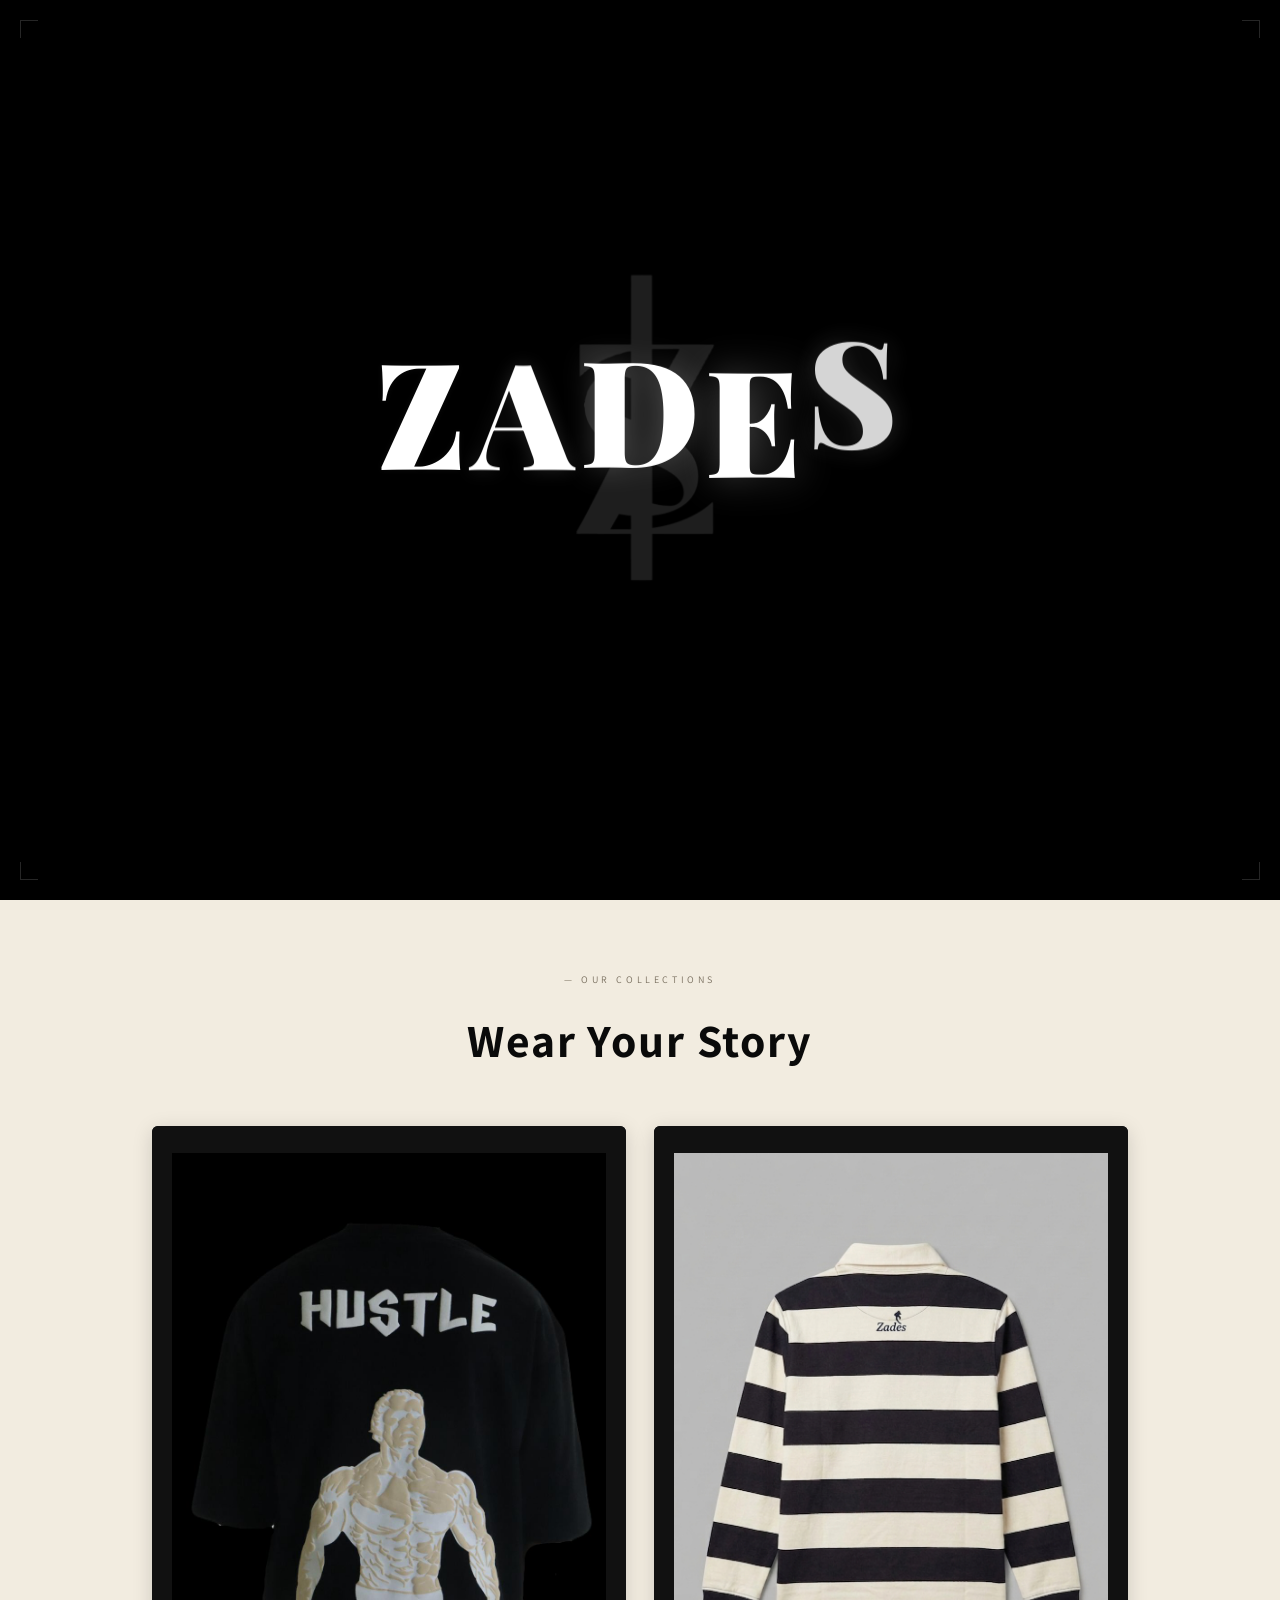
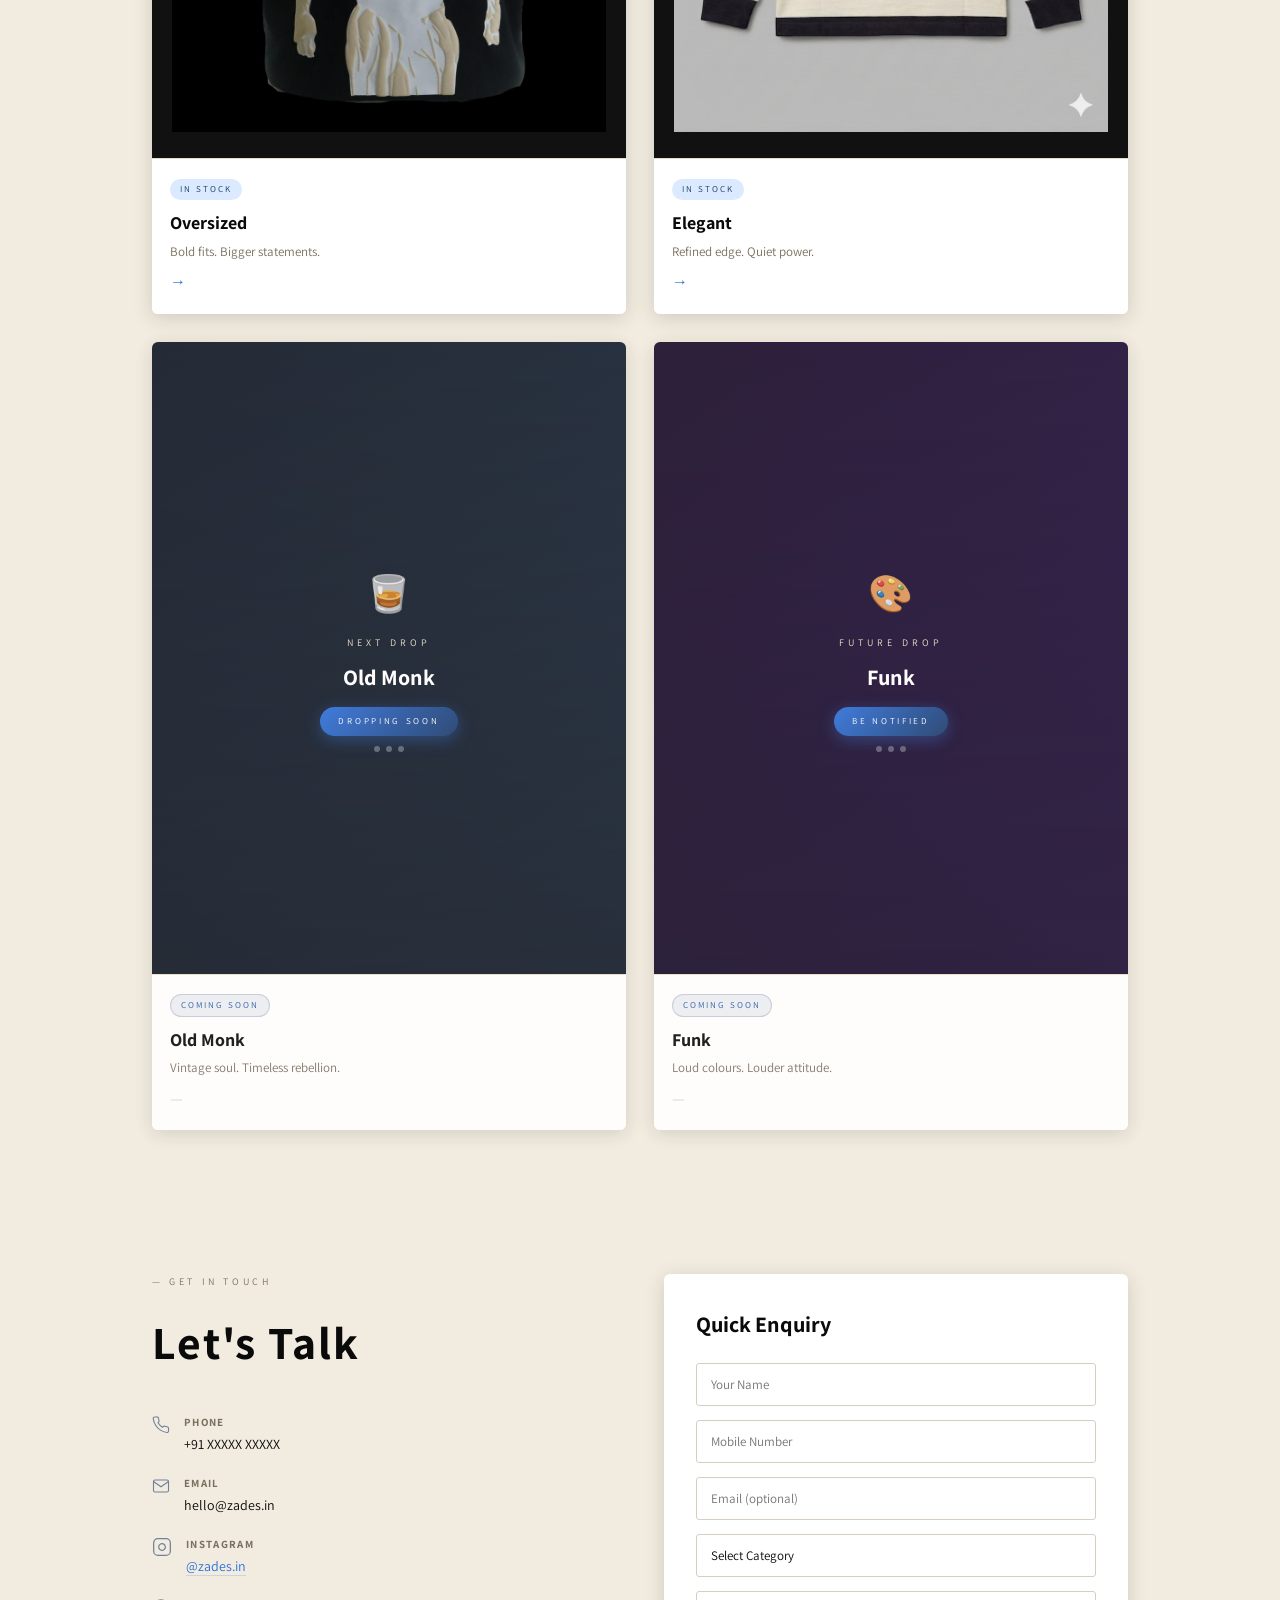
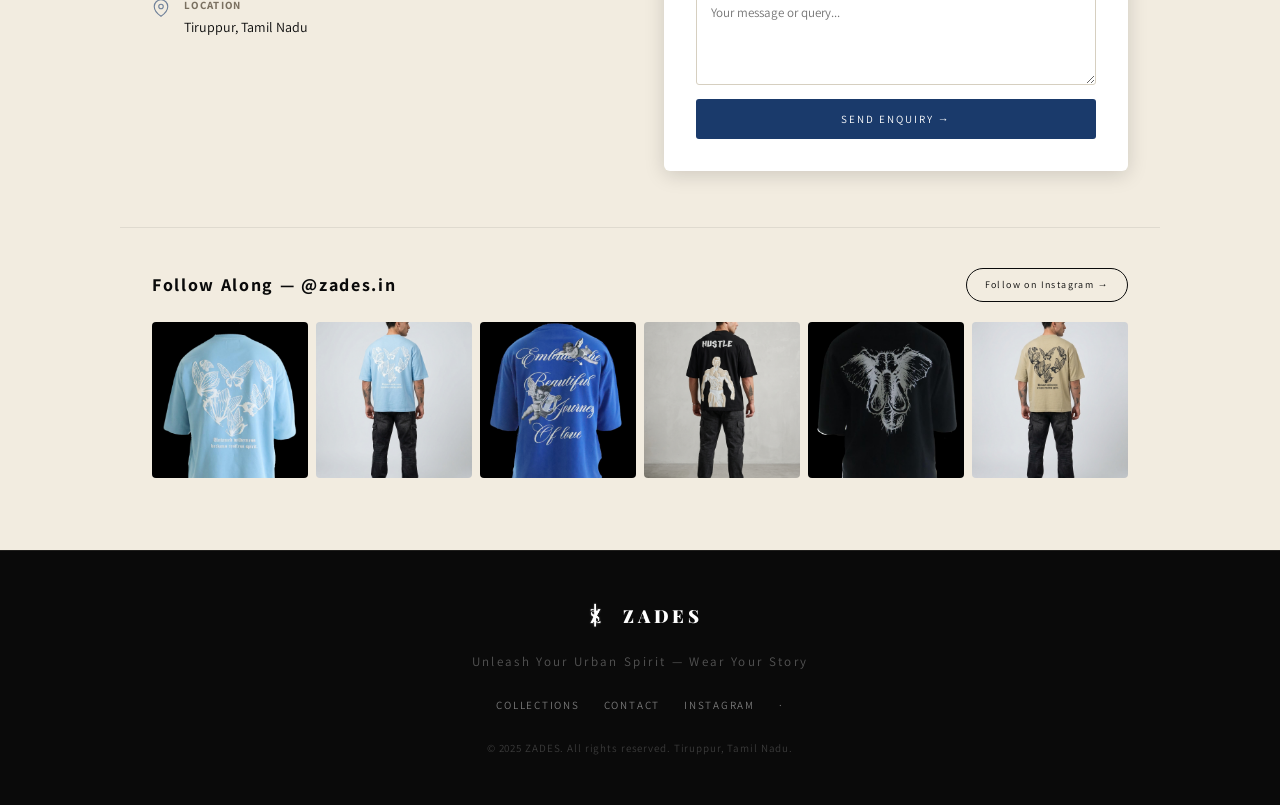
==== commit 08e8413c: "Update branding, loader, fonts, and hero media" ====
--- a/index.html
+++ b/index.html
@@ -19,13 +19,7 @@
   <div class="loader-pg">
     <canvas id="loader-cv"></canvas>
     <div class="loader-logo-wrap">
-      <svg class="loader-logo-svg" id="loadersvg" viewBox="0 0 400 520" fill="none" xmlns="http://www.w3.org/2000/svg">
-        <rect x="178" y="0" width="44" height="520" fill="white"/>
-        <path d="M80 130 L320 130 L320 165 L155 355 L320 355 L320 390 L80 390 L80 355 L245 165 L80 165 Z" fill="white"/>
-        <path d="M200 150 C240 150 272 170 272 205 C272 235 248 252 220 262 C192 272 168 285 168 315 C168 350 196 370 230 370 C255 370 275 358 285 340 L265 328 C258 342 246 352 230 352 C210 352 192 340 192 318 C192 298 212 285 238 276 C268 265 294 248 294 212 C294 172 262 132 200 132 C168 132 140 148 124 172 L144 184 C157 164 177 150 200 150Z" fill="black"/>
-        <ellipse cx="238" cy="200" rx="32" ry="28" fill="black" transform="rotate(-15 238 200)"/>
-        <ellipse cx="168" cy="322" rx="30" ry="26" fill="black" transform="rotate(-15 168 322)"/>
-      </svg>
+      <img src="assets/zadesmainlogo.png" alt="ZADES logo" class="loader-logo-svg brand-logo brand-logo--white" id="loadersvg">
     </div>
     <div class="loader-stage">
       <div class="loader-word" id="lword">
@@ -49,13 +43,7 @@
 <div id="auth-modal" class="auth-modal" style="display:none">
   <div class="auth-box">
     <div class="auth-logo">
-      <svg viewBox="0 0 400 520" fill="none" xmlns="http://www.w3.org/2000/svg" style="width:48px;height:48px">
-        <rect x="178" y="0" width="44" height="520" fill="black"/>
-        <path d="M80 130 L320 130 L320 165 L155 355 L320 355 L320 390 L80 390 L80 355 L245 165 L80 165 Z" fill="black"/>
-        <path d="M200 150 C240 150 272 170 272 205 C272 235 248 252 220 262 C192 272 168 285 168 315 C168 350 196 370 230 370 C255 370 275 358 285 340 L265 328 C258 342 246 352 230 352 C210 352 192 340 192 318 C192 298 212 285 238 276 C268 265 294 248 294 212 C294 172 262 132 200 132 C168 132 140 148 124 172 L144 184 C157 164 177 150 200 150Z" fill="white"/>
-        <ellipse cx="238" cy="200" rx="32" ry="28" fill="white" transform="rotate(-15 238 200)"/>
-        <ellipse cx="168" cy="322" rx="30" ry="26" fill="white" transform="rotate(-15 168 322)"/>
-      </svg>
+      <img src="assets/zadesmainlogo.png" alt="ZADES logo" class="brand-logo auth-brand-logo">
       <span>ZADES</span>
     </div>
     <h2>Welcome to ZADES</h2>
@@ -76,13 +64,7 @@
 <nav class="navbar" id="navbar">
   <div class="nav-left">
     <a href="index.html" class="nav-logo">
-      <svg viewBox="0 0 400 520" fill="none" xmlns="http://www.w3.org/2000/svg">
-        <rect x="178" y="0" width="44" height="520" fill="currentColor"/>
-        <path d="M80 130 L320 130 L320 165 L155 355 L320 355 L320 390 L80 390 L80 355 L245 165 L80 165 Z" fill="currentColor"/>
-        <path d="M200 150 C240 150 272 170 272 205 C272 235 248 252 220 262 C192 272 168 285 168 315 C168 350 196 370 230 370 C255 370 275 358 285 340 L265 328 C258 342 246 352 230 352 C210 352 192 340 192 318 C192 298 212 285 238 276 C268 265 294 248 294 212 C294 172 262 132 200 132 C168 132 140 148 124 172 L144 184 C157 164 177 150 200 150Z" fill="#000" id="logo-inner"/>
-        <ellipse cx="238" cy="200" rx="32" ry="28" fill="#000" transform="rotate(-15 238 200)" id="logo-e1"/>
-        <ellipse cx="168" cy="322" rx="30" ry="26" fill="#000" transform="rotate(-15 168 322)" id="logo-e2"/>
-      </svg>
+      <img src="assets/zadesmainlogo.png" alt="ZADES logo" class="brand-logo brand-logo--white nav-brand-logo">
       <span>ZADES</span>
     </a>
   </div>
@@ -119,8 +101,8 @@
 <!-- ========== HERO SECTION ========== -->
 <section class="hero" id="hero">
   <div class="hero-video-wrap">
-    <video id="hero-video" autoplay muted loop playsinline preload="metadata" poster="assets/logo-zades.jpeg">
-      <source src="assets/Video_Editing_Workflow_A_man_walks_through_industrial_and_minimalist_giYpIH_U.mp4" type="video/mp4">
+    <video id="hero-video" autoplay muted loop playsinline preload="metadata" poster="assets/zadesmainlogo.png">
+      <source src="assets/zadesherosectionvideo.mp4" type="video/mp4">
     </video>
     <div class="hero-video-placeholder" id="hero-placeholder">
       <div class="placeholder-inner">
@@ -394,13 +376,7 @@
 <!-- ========== FOOTER ========== -->
 <footer class="footer">
   <div class="footer-logo">
-    <svg viewBox="0 0 400 520" fill="none" xmlns="http://www.w3.org/2000/svg" style="width:36px;height:36px">
-      <rect x="178" y="0" width="44" height="520" fill="white"/>
-      <path d="M80 130 L320 130 L320 165 L155 355 L320 355 L320 390 L80 390 L80 355 L245 165 L80 165 Z" fill="white"/>
-      <path d="M200 150 C240 150 272 170 272 205 C272 235 248 252 220 262 C192 272 168 285 168 315 C168 350 196 370 230 370 C255 370 275 358 285 340 L265 328 C258 342 246 352 230 352 C210 352 192 340 192 318 C192 298 212 285 238 276 C268 265 294 248 294 212 C294 172 262 132 200 132 C168 132 140 148 124 172 L144 184 C157 164 177 150 200 150Z" fill="black"/>
-      <ellipse cx="238" cy="200" rx="32" ry="28" fill="black" transform="rotate(-15 238 200)"/>
-      <ellipse cx="168" cy="322" rx="30" ry="26" fill="black" transform="rotate(-15 168 322)"/>
-    </svg>
+    <img src="assets/zadesmainlogo.png" alt="ZADES logo" class="brand-logo brand-logo--white footer-brand-logo">
     <span>ZADES</span>
   </div>
   <p class="footer-tag">Unleash Your Urban Spirit — Wear Your Story</p>
--- a/css/style.css
+++ b/css/style.css
@@ -3,7 +3,7 @@
    Palette: Black · Beige · Blue · White
    ============================================================ */
 
-@import url('https://fonts.googleapis.com/css2?family=Playfair+Display:wght@400;700;900&family=Cormorant+Garamond:ital,wght@0,300;0,400;0,600;1,300&family=Space+Grotesk:wght@300;400;500&display=swap');
+@import url('https://fonts.googleapis.com/css2?family=Assistant:wght@400;500;600;700;800&family=Playfair+Display:wght@400;700;900&family=Cormorant+Garamond:ital,wght@0,300;0,400;0,600;1,300&family=Space+Grotesk:wght@300;400;500&display=swap');
 
 /* ── THEME VARIABLES ─────────────────────────────────────── */
 :root {
@@ -22,9 +22,13 @@
   --gray:         #7a7060;
   --light-gray:   #d6cfc0;
 
-  --font-serif:   'Playfair Display', serif;
-  --font-body:    'Cormorant Garamond', serif;
-  --font-sans:    'Space Grotesk', sans-serif;
+  --font-brand-serif: 'Playfair Display', serif;
+  --font-brand-body:  'Cormorant Garamond', serif;
+  --font-brand-sans:  'Space Grotesk', sans-serif;
+  --font-serif:   Assistant, sans-serif;
+  --font-body:    Assistant, sans-serif;
+  --font-sans:    Assistant, sans-serif;
+  --font-body-style: normal;
   --nav-h:        64px;
   --transition:   all 0.35s cubic-bezier(0.4, 0, 0.2, 1);
 
@@ -40,6 +44,7 @@
   background: var(--black);
   color: var(--white);
   font-family: var(--font-body);
+  font-style: var(--font-body-style);
   font-size: 15px;
   line-height: 1.65;
   overflow-x: hidden;
@@ -72,9 +77,18 @@
   z-index: 2; pointer-events: none;
 }
 .loader-logo-svg {
-  width: min(420px, 80vw); height: min(420px, 80vw);
+  width: min(470px, 84vw); height: min(470px, 84vw);
   opacity: 0; transform: scale(3.2);
   will-change: transform, opacity, filter;
+  position: relative;
+  top: 2px;
+}
+.brand-logo {
+  display: block;
+  object-fit: contain;
+}
+.brand-logo--white {
+  filter: brightness(0) invert(1) drop-shadow(0 0 1px rgba(255,255,255,0.25));
 }
 .loader-stage {
   position: absolute; inset: 0;
@@ -87,7 +101,7 @@
   display: flex; align-items: center; justify-content: center;
 }
 .loader-ltr {
-  font-family: var(--font-serif);
+  font-family: var(--font-brand-serif);
   font-size: min(16vw, 148px);
   font-weight: 900;
   color: var(--white);
@@ -104,7 +118,7 @@
 }
 .loader-tagline {
   margin-top: 18px;
-  font-family: var(--font-body);
+  font-family: var(--font-brand-body);
   font-size: 11px;
   letter-spacing: 0.32em;
   color: rgba(255,255,255,0);
@@ -147,11 +161,19 @@
 }
 .auth-logo {
   display: flex; align-items: center; justify-content: center;
-  gap: 10px; margin-bottom: 24px;
+  width: max-content;
+  gap: 14px; margin: 0 auto 24px;
+}
+.auth-brand-logo {
+  width: 64px; height: 64px;
+  flex: 0 0 auto;
+  filter: none;
 }
 .auth-logo span {
-  font-family: var(--font-serif);
-  font-weight: 900; font-size: 22px;
+  display: block;
+  font-family: var(--font-brand-serif);
+  font-weight: 900; font-size: 24px;
+  line-height: 1;
   letter-spacing: 0.18em; color: var(--black);
 }
 .auth-box h2 {
@@ -210,9 +232,9 @@
   display: flex; align-items: center; gap: 10px;
   color: var(--white); flex-shrink: 0;
 }
-.nav-logo svg { width: 32px; height: 42px; color: var(--white); }
+.nav-brand-logo { width: 32px; height: 42px; }
 .nav-logo span {
-  font-family: var(--font-serif);
+  font-family: var(--font-brand-serif);
   font-size: 18px; font-weight: 900; letter-spacing: 0.22em;
 }
 .nav-left  { display: flex; align-items: center; }
@@ -328,7 +350,7 @@
 .placeholder-inner { text-align: center; opacity: 0.3; }
 .placeholder-inner svg { width: 48px; height: 48px; margin: 0 auto 12px; }
 .placeholder-inner p {
-  font-family: var(--font-body); font-size: 12px;
+  font-family: var(--font-brand-body); font-size: 12px;
   letter-spacing: 0.3em; text-transform: uppercase;
 }
 .hero-content {
@@ -337,14 +359,14 @@
   animation: fadeInUp 1.2s ease 0.3s both;
 }
 .hero-brand {
-  font-family: var(--font-serif);
+  font-family: var(--font-brand-serif);
   font-size: clamp(56px, 12vw, 120px);
   font-weight: 900; letter-spacing: 0.22em;
   color: var(--white); line-height: 0.95;
   text-shadow: 0 0 80px rgba(255,255,255,0.15);
 }
 .hero-sub {
-  font-family: var(--font-body);
+  font-family: var(--font-brand-body);
   font-size: clamp(12px, 2vw, 16px);
   letter-spacing: 0.4em; text-transform: uppercase;
   color: rgba(255,255,255,0.6);
@@ -353,7 +375,7 @@
 .hero-cta {
   display: inline-block; padding: 14px 40px;
   border: 1px solid rgba(255,255,255,0.7);
-  color: var(--white); font-family: var(--font-sans);
+  color: var(--white); font-family: var(--font-brand-sans);
   font-size: 11px; letter-spacing: 0.22em;
   text-transform: uppercase; border-radius: 2px;
   transition: var(--transition);
@@ -371,7 +393,7 @@
   animation: fadeIn 2s ease 2s both;
 }
 .hero-scroll span {
-  font-family: var(--font-body); font-size: 9px;
+  font-family: var(--font-brand-body); font-size: 9px;
   letter-spacing: 0.4em; text-transform: uppercase;
   color: rgba(255,255,255,0.35);
 }
@@ -1179,8 +1201,9 @@
   display: flex; align-items: center; justify-content: center;
   gap: 10px; margin-bottom: 16px;
 }
+.footer-brand-logo { width: 36px; height: 36px; }
 .footer-logo span {
-  font-family: var(--font-serif); font-size: 18px;
+  font-family: var(--font-brand-serif); font-size: 18px;
   font-weight: 900; letter-spacing: 0.22em; color: var(--white);
 }
 .footer-tag {
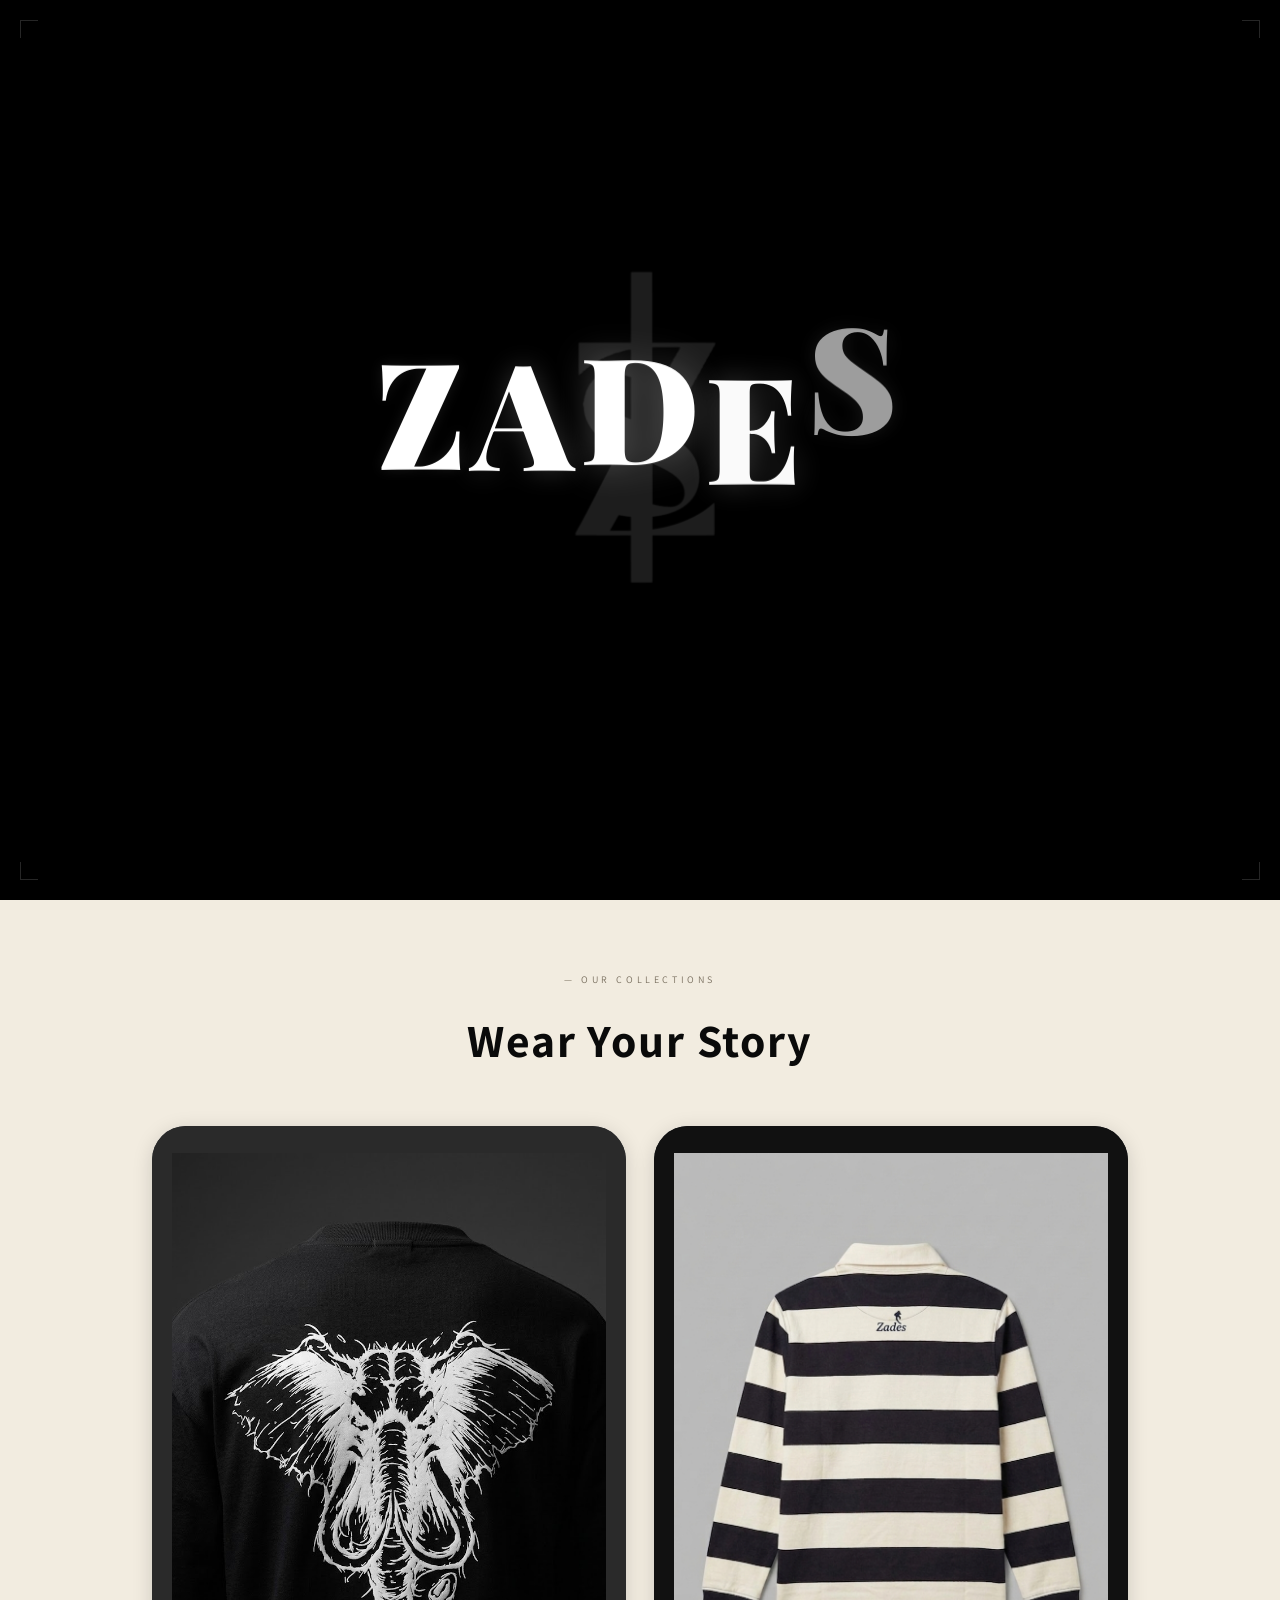
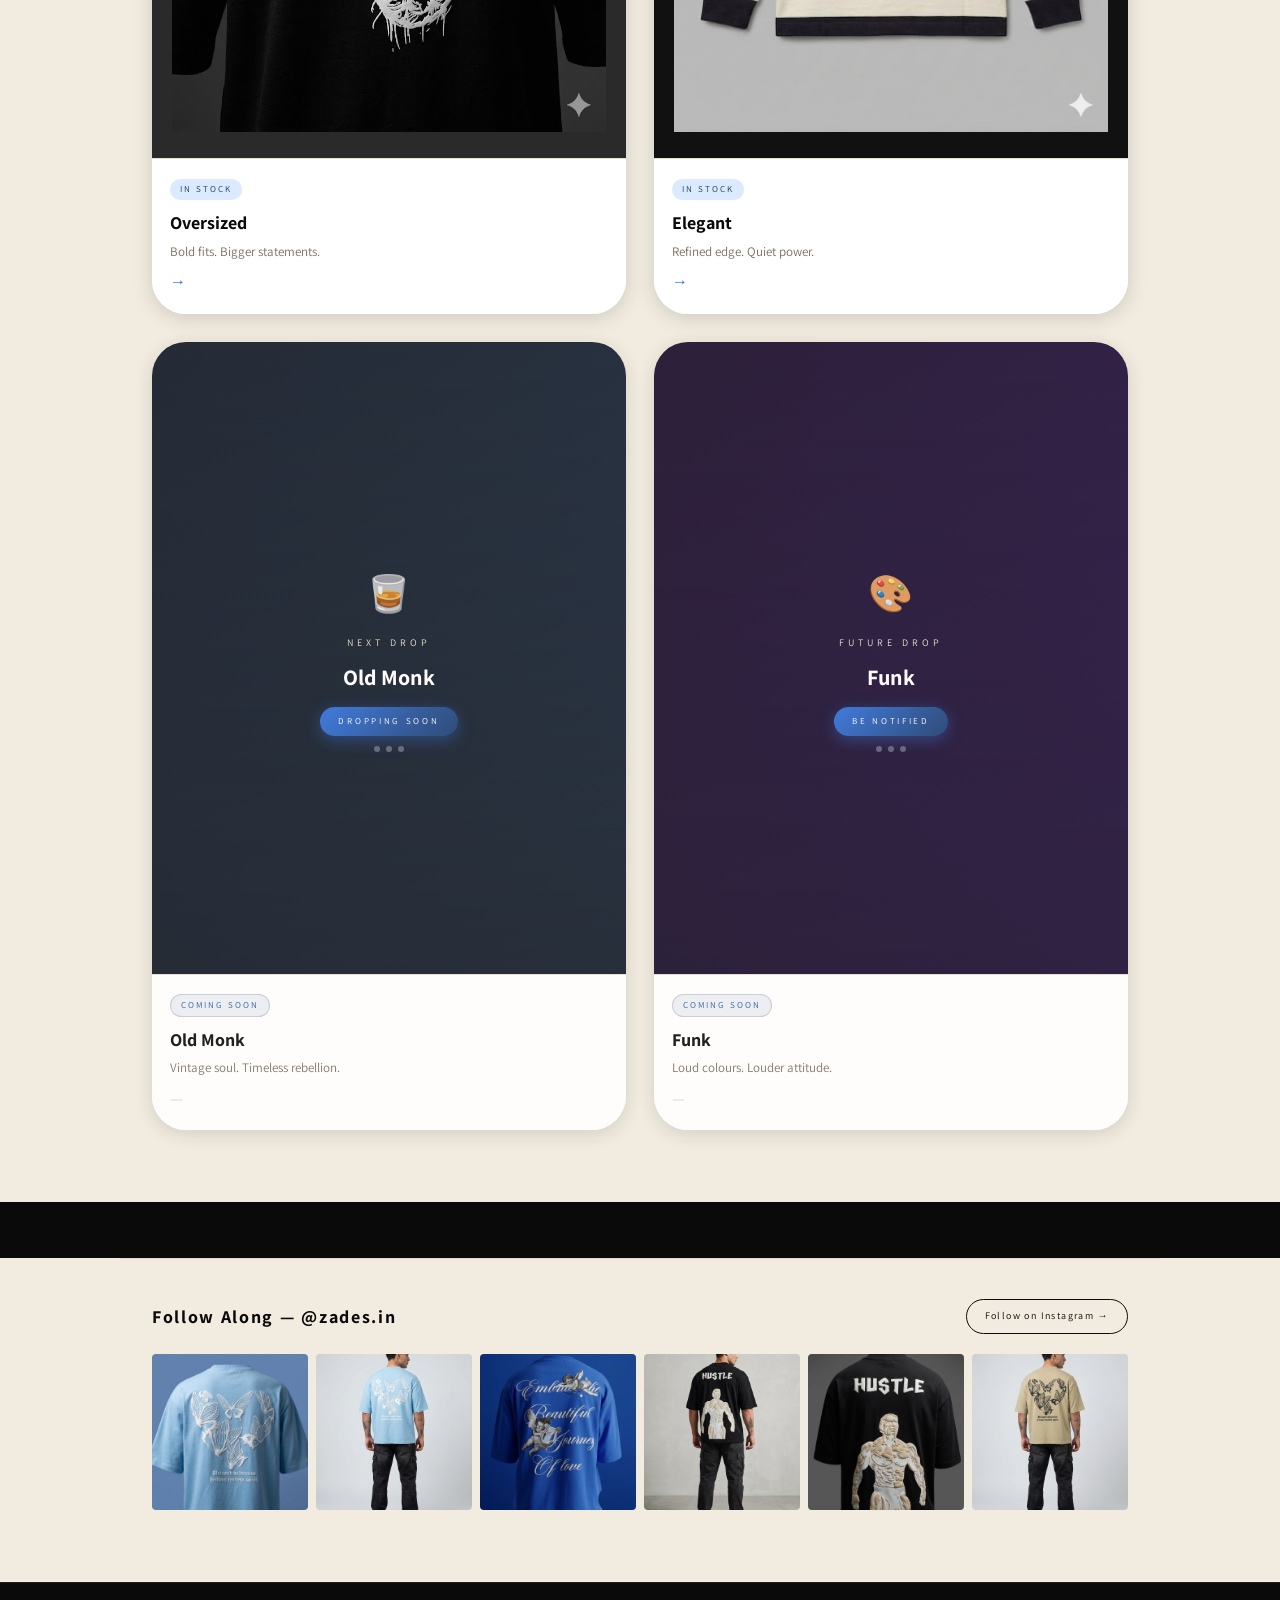
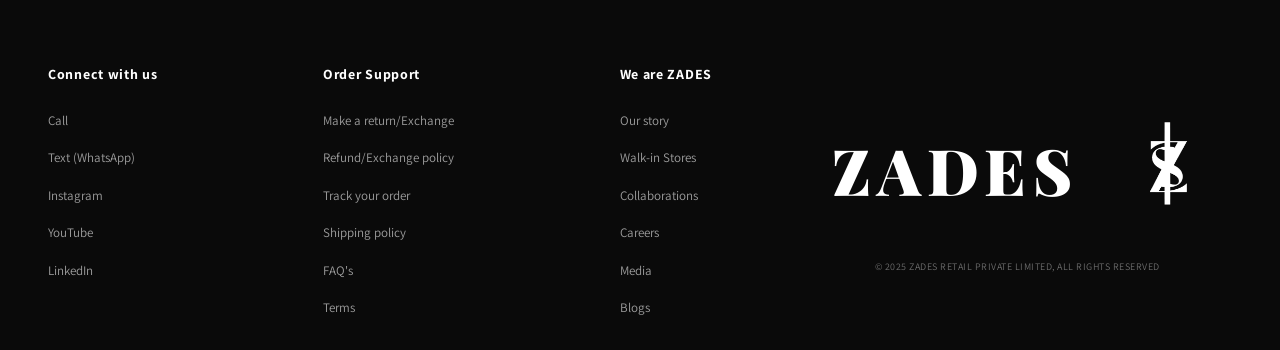
==== commit eb0a8f62: "Update footer styling, animation, and map new flat-lay product assets" ====
--- a/index.html
+++ b/index.html
@@ -8,8 +8,7 @@
 <link rel="preconnect" href="https://fonts.gstatic.com" crossorigin>
 <link href="https://fonts.googleapis.com/css2?family=Playfair+Display:wght@400;700;900&family=Cormorant+Garamond:ital,wght@0,300;0,400;0,600;1,300&family=Space+Grotesk:wght@300;400;500&display=swap" rel="stylesheet">
 
-<!-- FIX 1: Removed duplicate CSS link (was: style.css AND css/style.css). Keep only one. -->
-<link rel="stylesheet" href="css/style.css">
+<link rel="stylesheet" href="css/style.css?v=1.2">
 
 </head>
 <body>
@@ -133,8 +132,8 @@
 
     <!-- OVERSIZED (IN STOCK) -->
     <div class="category-card active" data-cat="oversized" onclick="openCategory('oversized')">
-      <div class="cat-img-wrap">
-        <img src="assets/hustle_tshirt.jpeg" alt="Oversized Tshirt" class="cat-tshirt">
+      <div class="cat-img-wrap cat-img-wrap--charcoal">
+        <img src="assets/bg_black1.jpeg" alt="Oversized Tshirt" class="cat-tshirt">
         <img src="assets/hustle_model.png" alt="Oversized Model" class="cat-model">
       </div>
       <div class="cat-info">
@@ -161,7 +160,7 @@
 
     <!-- OLD MONK (COMING SOON) -->
     <!-- FIX 3: Removed duplicate/conflicting inner HTML. Kept the teaser version. -->
-    <div class="category-card coming" data-cat="old-monk">
+    <div class="category-card coming" data-cat="old-monk" onclick="openComingSoonCollection('Old Monk')">
       <div class="cat-img-wrap coming-soon-wrap">
         <div class="coming-soon-overlay">
           <div class="coming-soon-teaser">
@@ -183,7 +182,7 @@
 
     <!-- FUNK (COMING SOON) -->
     <!-- FIX 4: Removed broken nested duplicate divs. Corrected to single clean structure. -->
-    <div class="category-card coming" data-cat="funk">
+    <div class="category-card coming" data-cat="funk" onclick="openComingSoonCollection('Funk')">
       <div class="cat-img-wrap coming-soon-wrap" style="background:linear-gradient(145deg,#1a0a2e 0%,#2d1060 100%)">
         <div class="coming-soon-overlay">
           <div class="coming-soon-teaser">
@@ -216,31 +215,38 @@
   <div class="products-grid" id="products-grid"></div>
 </div>
 
-<!-- ========== PRODUCT MODAL ========== -->
-<div id="product-modal" class="product-modal" style="display:none">
-  <div class="product-modal-inner">
-    <button class="modal-close" onclick="closeProductModal()">✕</button>
-    <div class="modal-images" id="modal-images"></div>
-    <div class="modal-thumbs" id="modal-thumbs"></div>
-    <div class="modal-details">
-      <p class="modal-cat" id="modal-cat"></p>
-      <h2 id="modal-name"></h2>
-      <p class="modal-desc" id="modal-desc"></p>
-      <div class="modal-colors" id="modal-colors"></div>
-      <div class="modal-sizes" id="modal-sizes"></div>
-      <div class="modal-price-row">
-        <span class="modal-price" id="modal-price"></span>
-        <div class="qty-ctrl">
-          <button onclick="changeQty(-1)">−</button>
-          <span id="modal-qty">1</span>
-          <button onclick="changeQty(1)">+</button>
+<!-- ========== PRODUCT PAGE ========== -->
+<div id="product-page" class="product-page" style="display:none">
+  <div class="product-page-header">
+    <button onclick="closeProductPage()" class="back-btn">← Back</button>
+    <span class="product-page-breadcrumb" id="product-page-breadcrumb"></span>
+  </div>
+  <div class="product-page-shell">
+    <div class="product-page-inner">
+      <div class="product-page-gallery">
+        <div class="modal-images" id="modal-images"></div>
+        <div class="modal-thumbs" id="modal-thumbs"></div>
+      </div>
+      <div class="modal-details product-page-details">
+        <p class="modal-cat" id="modal-cat"></p>
+        <h2 id="modal-name"></h2>
+        <p class="modal-desc" id="modal-desc"></p>
+        <div class="modal-colors" id="modal-colors"></div>
+        <div class="modal-sizes" id="modal-sizes"></div>
+        <div class="modal-price-row">
+          <span class="modal-price" id="modal-price"></span>
+          <div class="qty-ctrl">
+            <button onclick="changeQty(-1)">−</button>
+            <span id="modal-qty">1</span>
+            <button onclick="changeQty(1)">+</button>
+          </div>
         </div>
-      </div>
-      <div class="modal-stock" id="modal-stock"></div>
-      <div class="modal-btns">
-        <button class="btn-wishlist" onclick="addToWishlistModal()">♡ Wishlist</button>
-        <button class="btn-cart" onclick="buyNowModal()">Buy Now</button>
-        <button class="btn-cart" onclick="addToCartModal()">Add to Cart</button>
+        <div class="modal-stock" id="modal-stock"></div>
+        <div class="modal-btns">
+          <button class="btn-wishlist" onclick="addToWishlistModal()">♡ Wishlist</button>
+          <button class="btn-cart" onclick="buyNowModal()">Buy Now</button>
+          <button class="btn-cart" onclick="addToCartModal()">Add to Cart</button>
+        </div>
       </div>
     </div>
   </div>
@@ -293,60 +299,8 @@
   </div>
 </div>
 
-<!-- ========== CONTACT & ENQUIRY SECTION ========== -->
-<section class="contact-section" id="contact">
-  <div class="contact-grid">
-    <div class="contact-info">
-      <span class="section-eyebrow">— Get In Touch</span>
-      <h2 class="section-title">Let's Talk</h2>
-      <div class="contact-details">
-        <div class="contact-item">
-          <svg viewBox="0 0 24 24" fill="none" stroke="currentColor" stroke-width="1.5"><path d="M22 16.92v3a2 2 0 0 1-2.18 2 19.79 19.79 0 0 1-8.63-3.07A19.5 19.5 0 0 1 4.69 12 19.79 19.79 0 0 1 1.64 3.42 2 2 0 0 1 3.62 1.25h3a2 2 0 0 1 2 1.72 12.84 12.84 0 0 0 .7 2.81 2 2 0 0 1-.45 2.11L8.09 8.91a16 16 0 0 0 6 6l.81-.81a2 2 0 0 1 2.11-.45 12.84 12.84 0 0 0 2.81.7A2 2 0 0 1 22 16.92z"/></svg>
-          <div><strong>Phone</strong><span>+91 XXXXX XXXXX</span></div>
-        </div>
-        <div class="contact-item">
-          <svg viewBox="0 0 24 24" fill="none" stroke="currentColor" stroke-width="1.5"><path d="M4 4h16c1.1 0 2 .9 2 2v12c0 1.1-.9 2-2 2H4c-1.1 0-2-.9-2-2V6c0-1.1.9-2 2-2z"/><polyline points="22,6 12,13 2,6"/></svg>
-          <div><strong>Email</strong><span>hello@zades.in</span></div>
-        </div>
-        <div class="contact-item">
-          <img src="assets/insta_logo.png" alt="Instagram" class="contact-insta-logo"
-            onerror="this.style.display='none';this.nextElementSibling.style.display='block'">
-          <svg viewBox="0 0 24 24" fill="none" stroke="currentColor" stroke-width="1.5"
-            style="display:none;width:20px;height:20px;flex-shrink:0;margin-top:2px;opacity:0.6">
-            <rect x="2" y="2" width="20" height="20" rx="5"/>
-            <path d="M16 11.37A4 4 0 1 1 12.63 8 4 4 0 0 1 16 11.37z"/>
-            <line x1="17.5" y1="6.5" x2="17.51" y2="6.5"/>
-          </svg>
-          <div>
-            <strong>Instagram</strong>
-            <a href="https://instagram.com/zades.in" target="_blank" class="contact-insta-link">@zades.in</a>
-          </div>
-        </div>
-        <div class="contact-item">
-          <svg viewBox="0 0 24 24" fill="none" stroke="currentColor" stroke-width="1.5"><path d="M21 10c0 7-9 13-9 13s-9-6-9-13a9 9 0 0 1 18 0z"/><circle cx="12" cy="10" r="3"/></svg>
-          <div><strong>Location</strong><span>Tiruppur, Tamil Nadu</span></div>
-        </div>
-      </div>
-    </div>
-    <div class="enquiry-form">
-      <h3>Quick Enquiry</h3>
-      <form onsubmit="submitEnquiry(event)">
-        <input type="text" placeholder="Your Name" required>
-        <input type="tel" placeholder="Mobile Number" required>
-        <input type="email" placeholder="Email (optional)">
-        <select>
-          <option value="">Select Category</option>
-          <option>Oversized T-Shirts</option>
-          <option>Elegant Collection</option>
-          <option>Bulk / Wholesale</option>
-          <option>Custom Design</option>
-          <option>Other</option>
-        </select>
-        <textarea placeholder="Your message or query..." rows="4"></textarea>
-        <button type="submit" class="btn-submit">Send Enquiry →</button>
-      </form>
-    </div>
-  </div>
+<!-- ========== INSTAGRAM STRIP SECTION ========== -->
+<section class="contact-section" id="contact" style="padding-top: 0;">
 
   <!-- Instagram Feed Strip -->
   <div class="contact-insta-strip">
@@ -358,15 +312,15 @@
     </div>
     <div class="contact-insta-grid">
       <a href="https://instagram.com/zades.in" target="_blank" class="ci-item">
-        <img src="assets/butterfly_tshirt_blue.jpeg" alt="ZADES"><div class="ci-hover">♡ Follow</div></a>
+        <img src="assets/bg_lightblue.jpeg" alt="ZADES"><div class="ci-hover">♡ Follow</div></a>
       <a href="https://instagram.com/zades.in" target="_blank" class="ci-item">
         <img src="assets/butterfly_model_blue.png" alt="ZADES"><div class="ci-hover">♡ Follow</div></a>
       <a href="https://instagram.com/zades.in" target="_blank" class="ci-item">
-        <img src="assets/cherub_tshirt_blue.jpeg" alt="ZADES"><div class="ci-hover">♡ Follow</div></a>
+        <img src="assets/bg_blue.jpeg" alt="ZADES"><div class="ci-hover">♡ Follow</div></a>
       <a href="https://instagram.com/zades.in" target="_blank" class="ci-item">
         <img src="assets/hustle_model.png" alt="ZADES"><div class="ci-hover">♡ Follow</div></a>
       <a href="https://instagram.com/zades.in" target="_blank" class="ci-item">
-        <img src="assets/mammoth_tshirt_black.jpeg" alt="ZADES"><div class="ci-hover">♡ Follow</div></a>
+        <img src="assets/bg_black.jpeg" alt="ZADES"><div class="ci-hover">♡ Follow</div></a>
       <a href="https://instagram.com/zades.in" target="_blank" class="ci-item">
         <img src="assets/butterfly_model_khaki.png" alt="ZADES"><div class="ci-hover">♡ Follow</div></a>
     </div>
@@ -375,18 +329,50 @@
 
 <!-- ========== FOOTER ========== -->
 <footer class="footer">
-  <div class="footer-logo">
-    <img src="assets/zadesmainlogo.png" alt="ZADES logo" class="brand-logo brand-logo--white footer-brand-logo">
-    <span>ZADES</span>
-  </div>
-  <p class="footer-tag">Unleash Your Urban Spirit — Wear Your Story</p>
-  <div class="footer-links">
-    <a href="#collections">Collections</a>
-    <a href="#contact">Contact</a>
-    <a href="#instagram">Instagram</a>
-    <a href="javascript:void(0)" onclick="goAdmin()">·</a>
-  </div>
-  <p class="footer-copy">© 2025 ZADES. All rights reserved. Tiruppur, Tamil Nadu.</p>
+  <div class="footer-content">
+    <div class="footer-left-cols">
+      <!-- Column 1 -->
+      <div class="footer-col">
+        <h3>Connect with us</h3>
+        <a href="#">Call</a>
+        <a href="#">Text (WhatsApp)</a>
+        <a href="https://instagram.com/zades.in" target="_blank">Instagram</a>
+        <a href="#">YouTube</a>
+        <a href="#">LinkedIn</a>
+      </div>
+      <!-- Column 2 -->
+      <div class="footer-col">
+        <h3>Order Support</h3>
+        <a href="#">Make a return/Exchange</a>
+        <a href="#">Refund/Exchange policy</a>
+        <a href="#">Track your order</a>
+        <a href="#">Shipping policy</a>
+        <a href="#">FAQ's</a>
+        <a href="#">Terms</a>
+      </div>
+      <!-- Column 3 -->
+      <div class="footer-col">
+        <h3>We are ZADES</h3>
+        <a href="#">Our story</a>
+        <a href="#">Walk-in Stores</a>
+        <a href="#">Collaborations</a>
+        <a href="#">Careers</a>
+        <a href="#">Media</a>
+        <a href="#">Blogs</a>
+      </div>
+    </div>
+    
+    <div class="footer-right-section">
+      <div class="footer-right-brand">
+        <span class="footer-zades-text">ZADES</span>
+        <img src="assets/zadesmainlogo.png" alt="ZADES logo" class="brand-logo footer-spin-logo">
+      </div>
+      
+      <div class="footer-bottom-copy">
+        <p>© 2025 ZADES RETAIL PRIVATE LIMITED, ALL RIGHTS RESERVED</p>
+      </div>
+    </div>
+  </div>
 </footer>
 
 <!-- ========== OVERLAY / BACKDROP ========== -->
@@ -414,8 +400,8 @@
 </div>
 
 <!-- FIX 5: Removed duplicate script tags. Kept only js/ path versions. -->
-<script src="js/data.js"></script>
-<script src="js/app.js"></script>
+<script src="js/data.js?v=1.1"></script>
+<script src="js/app.js?v=1.2"></script>
 
 </body>
 </html>
--- a/css/style.css
+++ b/css/style.css
@@ -444,7 +444,7 @@
 }
 
 .category-card {
-  border-radius: 6px; overflow: hidden;
+  border-radius: 34px; overflow: hidden;
   background: var(--white);
   box-shadow: var(--shadow-md);
   transition: transform 0.35s cubic-bezier(0.4,0,0.2,1),
@@ -461,6 +461,10 @@
   position: relative; width: 100%;
   aspect-ratio: 3 / 4; overflow: hidden;
   background: #111;
+}
+.cat-img-wrap--charcoal,
+.cat-img-wrap--charcoal .cat-tshirt {
+  background: #2a2a2a;
 }
 .cat-tshirt, .cat-model {
   position: absolute; inset: 0;
@@ -581,7 +585,7 @@
 .back-btn {
   padding: 9px 18px;
   border: 1px solid rgba(10,10,10,0.22);
-  border-radius: 3px; font-family: var(--font-sans);
+  border-radius: 12px; font-family: var(--font-sans);
   font-size: 11px; letter-spacing: 0.12em;
   color: var(--black); transition: var(--transition);
 }
@@ -600,7 +604,7 @@
 /* ── PRODUCT CARD ───────────────────────────────────────── */
 .product-card {
   background: var(--white);
-  border-radius: 4px; border: 1px solid var(--beige);
+  border-radius: 34px; border: 1px solid var(--beige);
   overflow: hidden;
   transition: transform 0.32s cubic-bezier(0.4,0,0.2,1),
               box-shadow 0.32s cubic-bezier(0.4,0,0.2,1);
@@ -676,30 +680,47 @@
   background: var(--blue); color: var(--white);
   font-family: var(--font-sans); font-size: 11px;
   letter-spacing: 0.14em; text-transform: uppercase;
-  border-radius: 3px; transition: var(--transition);
+  border-radius: 12px; transition: var(--transition);
 }
 .product-buy-btn:hover { background: var(--blue-mid); }
 
 
 /* ── PRODUCT MODAL ──────────────────────────────────────── */
-.product-modal {
-  position: fixed; inset: 0; z-index: 3000;
-  background: rgba(10,10,10,0.75);
-  backdrop-filter: blur(10px);
-  display: none; align-items: center; justify-content: center;
-  padding: 20px; overflow-y: auto;
-}
-.product-modal-inner {
+.product-page {
+  background: var(--beige-light);
+  min-height: 100vh;
+  padding-top: var(--nav-h);
+  display: none;
+}
+.product-page-header {
+  display: flex; align-items: center; gap: 20px;
+  padding: 28px 32px;
+  border-bottom: 1px solid var(--beige);
+  background: var(--white);
+  position: sticky; top: var(--nav-h); z-index: 50;
+}
+.product-page-breadcrumb {
+  font-family: var(--font-sans);
+  font-size: 11px;
+  letter-spacing: 0.18em;
+  text-transform: uppercase;
+  color: var(--gray);
+}
+.product-page-shell {
+  max-width: 1220px;
+  margin: 0 auto;
+  padding: 32px;
+}
+.product-page-inner {
   background: var(--white); color: var(--black);
-  border-radius: 6px; width: 100%; max-width: 900px;
-  max-height: 90vh; overflow-y: auto;
-  display: grid; grid-template-columns: 1fr 1fr;
-  position: relative;
-  box-shadow: 0 24px 64px rgba(0,0,0,0.35);
-  animation: slideUp 0.4s ease;
-}
-@media (max-width: 700px) {
-  .product-modal-inner { grid-template-columns: 1fr; }
+  border: 1px solid var(--beige);
+  border-radius: 36px;
+  overflow: hidden;
+  display: grid; grid-template-columns: minmax(0, 1.05fr) minmax(0, 0.95fr);
+  box-shadow: 0 24px 64px rgba(0,0,0,0.08);
+}
+.product-page-gallery {
+  background: var(--off-white);
 }
 .modal-images  { grid-column: 1; grid-row: 1; }
 .modal-thumbs {
@@ -720,7 +741,13 @@
   grid-column: 2; grid-row: 1 / 3;
   padding: 36px 32px; overflow-y: auto;
 }
+.product-page .modal-thumbs {
+  background: var(--white);
+}
 @media (max-width: 700px) {
+  .product-page-header { padding: 22px 16px; gap: 14px; }
+  .product-page-shell { padding: 16px; }
+  .product-page-inner { grid-template-columns: 1fr; border-radius: 30px; }
   .modal-thumbs  { grid-column: 1; grid-row: 2; }
   .modal-details { grid-column: 1; grid-row: 3; padding: 24px 20px; }
 }
@@ -822,7 +849,7 @@
 .btn-wishlist, .btn-cart {
   padding: 12px 20px; font-family: var(--font-sans);
   font-size: 11px; letter-spacing: 0.14em;
-  text-transform: uppercase; border-radius: 3px;
+  text-transform: uppercase; border-radius: 12px;
   transition: var(--transition); flex: 1;
 }
 .btn-wishlist {
@@ -1195,34 +1222,113 @@
 .footer {
   background: var(--black);
   border-top: 1px solid rgba(232,223,200,0.1);
-  text-align: center; padding: 48px 32px;
-}
-.footer-logo {
-  display: flex; align-items: center; justify-content: center;
-  gap: 10px; margin-bottom: 16px;
-}
-.footer-brand-logo { width: 36px; height: 36px; }
-.footer-logo span {
-  font-family: var(--font-brand-serif); font-size: 18px;
-  font-weight: 900; letter-spacing: 0.22em; color: var(--white);
-}
-.footer-tag {
-  font-family: var(--font-body); font-size: 13px;
-  letter-spacing: 0.18em; color: rgba(255,255,255,0.3); margin-bottom: 24px;
-}
-.footer-links {
-  display: flex; align-items: center; justify-content: center;
-  gap: 24px; margin-bottom: 24px;
-}
-.footer-links a {
-  font-family: var(--font-sans); font-size: 11px;
-  letter-spacing: 0.16em; text-transform: uppercase;
-  color: rgba(255,255,255,0.45); transition: color 0.2s;
-}
-.footer-links a:hover { color: var(--beige); }
-.footer-copy {
-  font-family: var(--font-sans); font-size: 11px;
-  color: rgba(255,255,255,0.2); letter-spacing: 0.08em;
+  padding: 80px 48px 32px;
+}
+.footer-content {
+  display: flex;
+  justify-content: space-between;
+  align-items: center;
+  max-width: 1400px;
+  margin: 0 auto;
+  gap: 40px;
+}
+.footer-left-cols {
+  display: flex;
+  flex: 1;
+  justify-content: space-between;
+  padding-right: 80px;
+}
+.footer-col {
+  display: flex;
+  flex-direction: column;
+  gap: 16px;
+}
+.footer-col h3 {
+  font-family: var(--font-sans);
+  font-size: 14px;
+  font-weight: 700;
+  color: var(--white);
+  margin-bottom: 8px;
+  letter-spacing: 0.05em;
+}
+.footer-col a {
+  font-family: var(--font-sans);
+  font-size: 13px;
+  color: rgba(255, 255, 255, 0.6);
+  transition: color 0.2s;
+  text-decoration: none;
+}
+.footer-col a:hover {
+  color: var(--white);
+}
+
+.footer-right-section {
+  display: flex;
+  flex-direction: column;
+  align-items: center;
+  gap: 16px;
+}
+
+.footer-right-brand {
+  display: flex;
+  align-items: center;
+  gap: 24px;
+}
+.footer-zades-text {
+  font-family: var(--font-brand-serif);
+  font-size: 64px;
+  font-weight: 900;
+  letter-spacing: 0.1em;
+  color: var(--white);
+  line-height: 1;
+}
+@keyframes slowContinuousSpin3D {
+  from { transform: rotateY(0deg); }
+  to { transform: rotateY(360deg); }
+}
+.footer-spin-logo {
+  width: 130px;
+  height: auto;
+  filter: brightness(0) invert(1);
+  transform-style: preserve-3d;
+  animation: slowContinuousSpin3D 8s linear infinite;
+}
+
+.footer-bottom-copy {
+  text-align: center;
+  margin-top: 8px;
+  transform: translateX(-15px);
+}
+.footer-bottom-copy p {
+  font-family: var(--font-sans);
+  font-size: 10px;
+  color: rgba(255, 255, 255, 0.4);
+  letter-spacing: 0.05em;
+  text-transform: uppercase;
+}
+
+@media (max-width: 992px) {
+  .footer-content {
+    flex-direction: column;
+    align-items: flex-start;
+  }
+  .footer-right-section {
+    margin-top: 48px;
+    align-items: center;
+    width: 100%;
+  }
+  .footer-right-brand {
+    align-items: center;
+  }
+  .footer-bottom-copy {
+    text-align: center;
+  }
+}
+@media (max-width: 600px) {
+  .footer-left-cols {
+    flex-direction: column;
+    gap: 40px;
+  }
 }
 
 
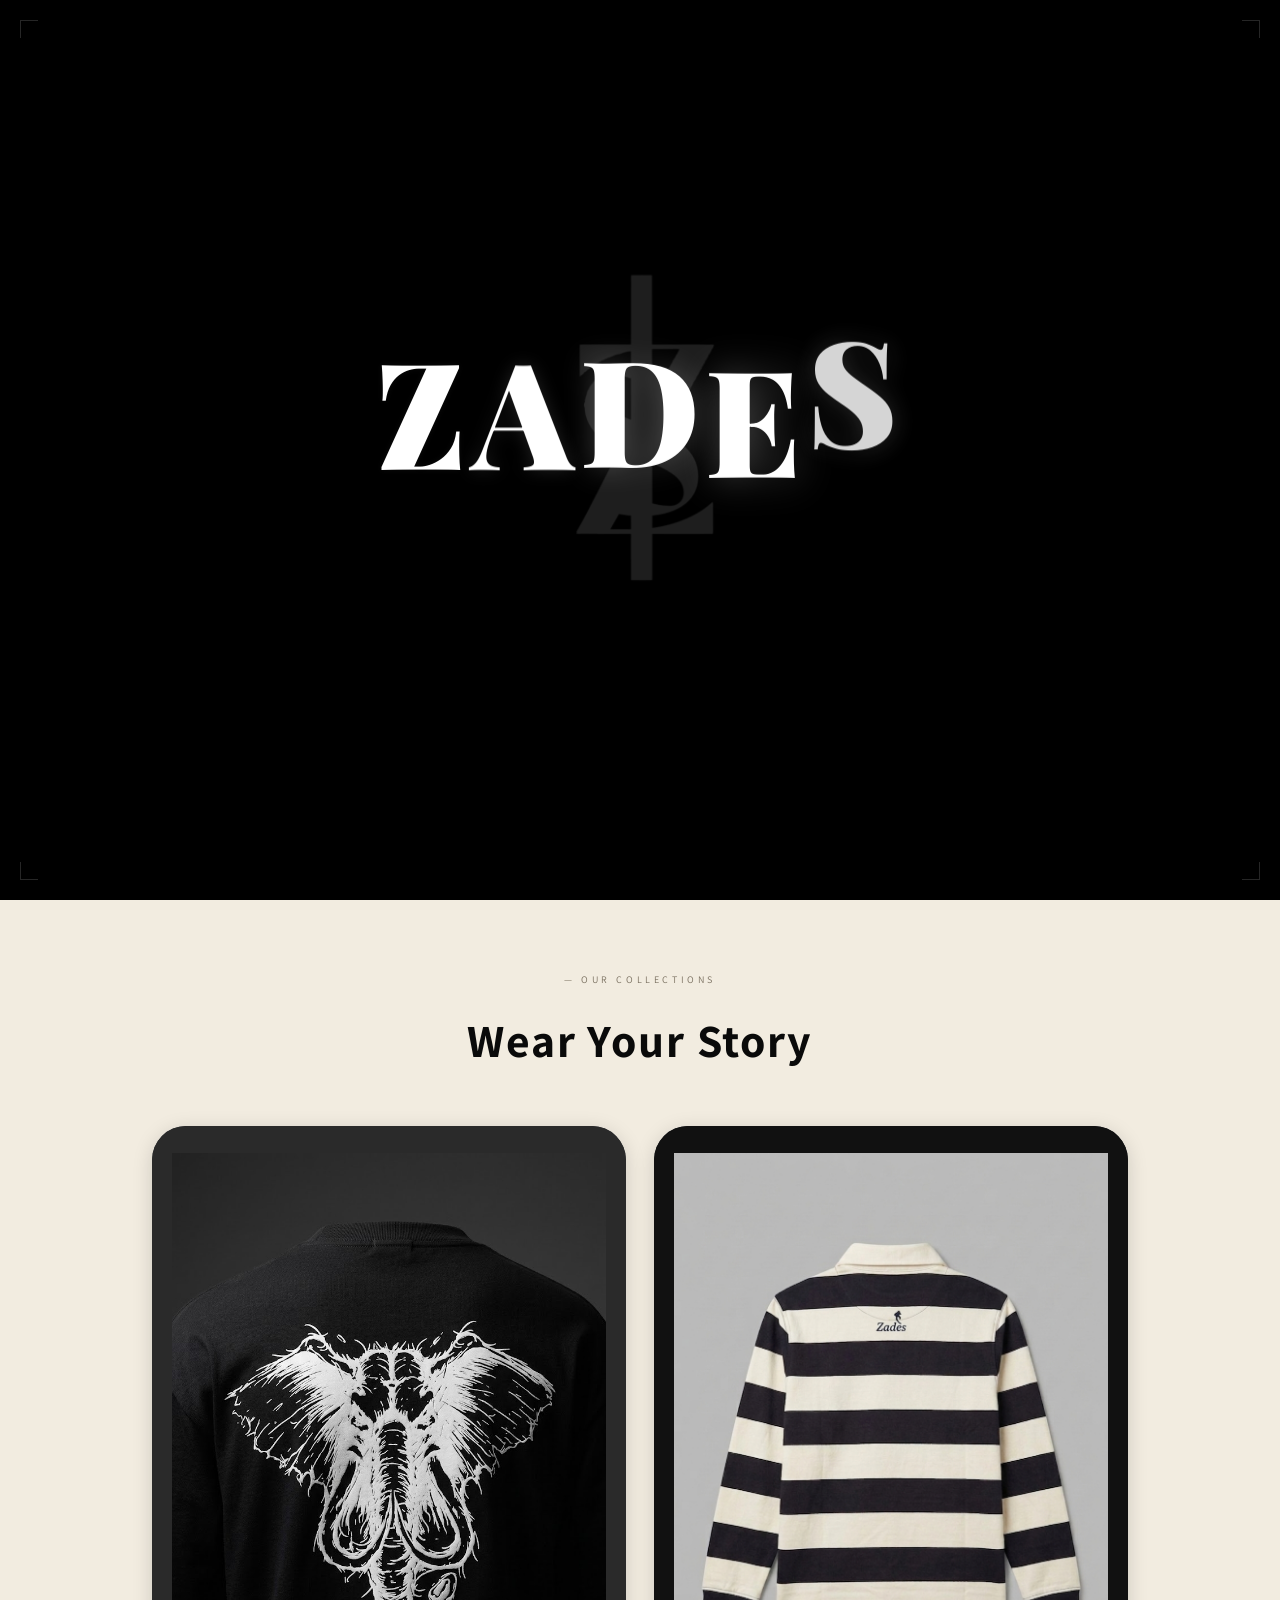
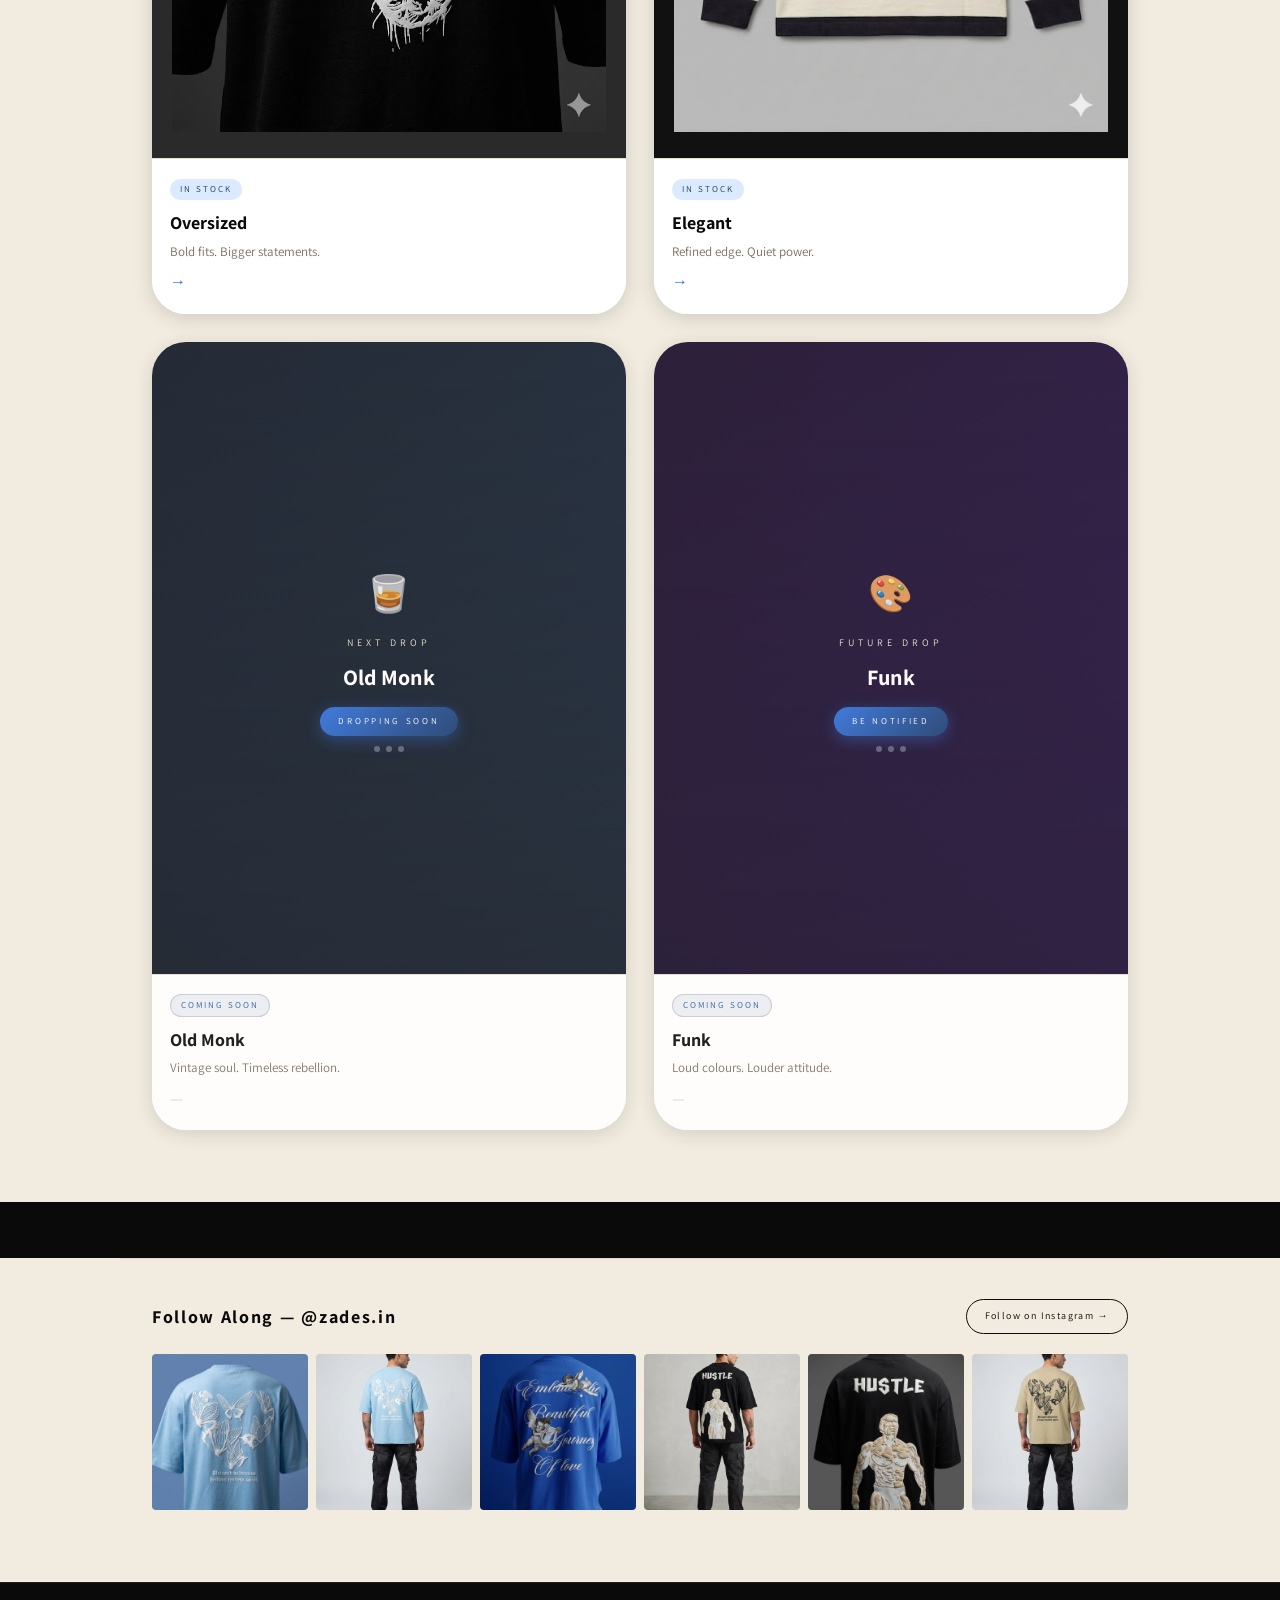
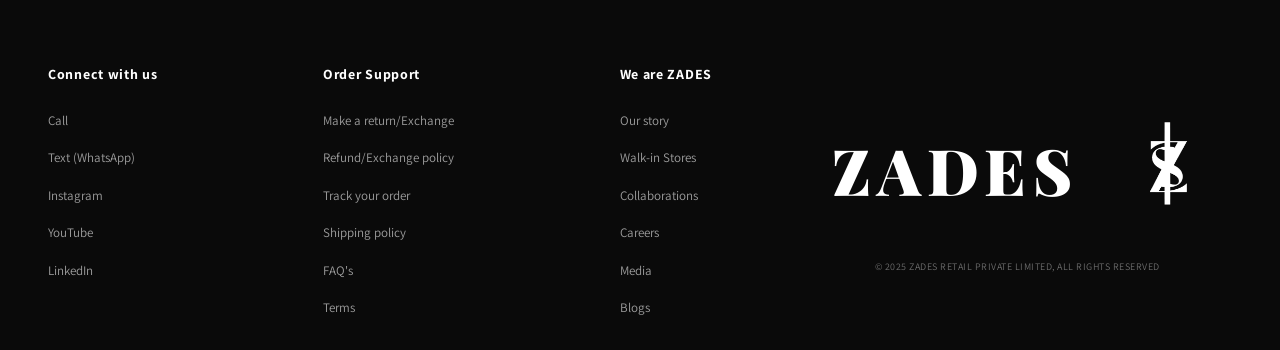
==== commit 4184d7f4: "Fix favicon aspect ratio and bump cache version" ====
--- a/index.html
+++ b/index.html
@@ -4,6 +4,7 @@
 <meta charset="UTF-8">
 <meta name="viewport" content="width=device-width, initial-scale=1.0">
 <title>ZADES — Unleash Your Urban Spirit</title>
+<link rel="icon" type="image/png" href="assets/favicon.png?v=4">
 <link rel="preconnect" href="https://fonts.googleapis.com">
 <link rel="preconnect" href="https://fonts.gstatic.com" crossorigin>
 <link href="https://fonts.googleapis.com/css2?family=Playfair+Display:wght@400;700;900&family=Cormorant+Garamond:ital,wght@0,300;0,400;0,600;1,300&family=Space+Grotesk:wght@300;400;500&display=swap" rel="stylesheet">
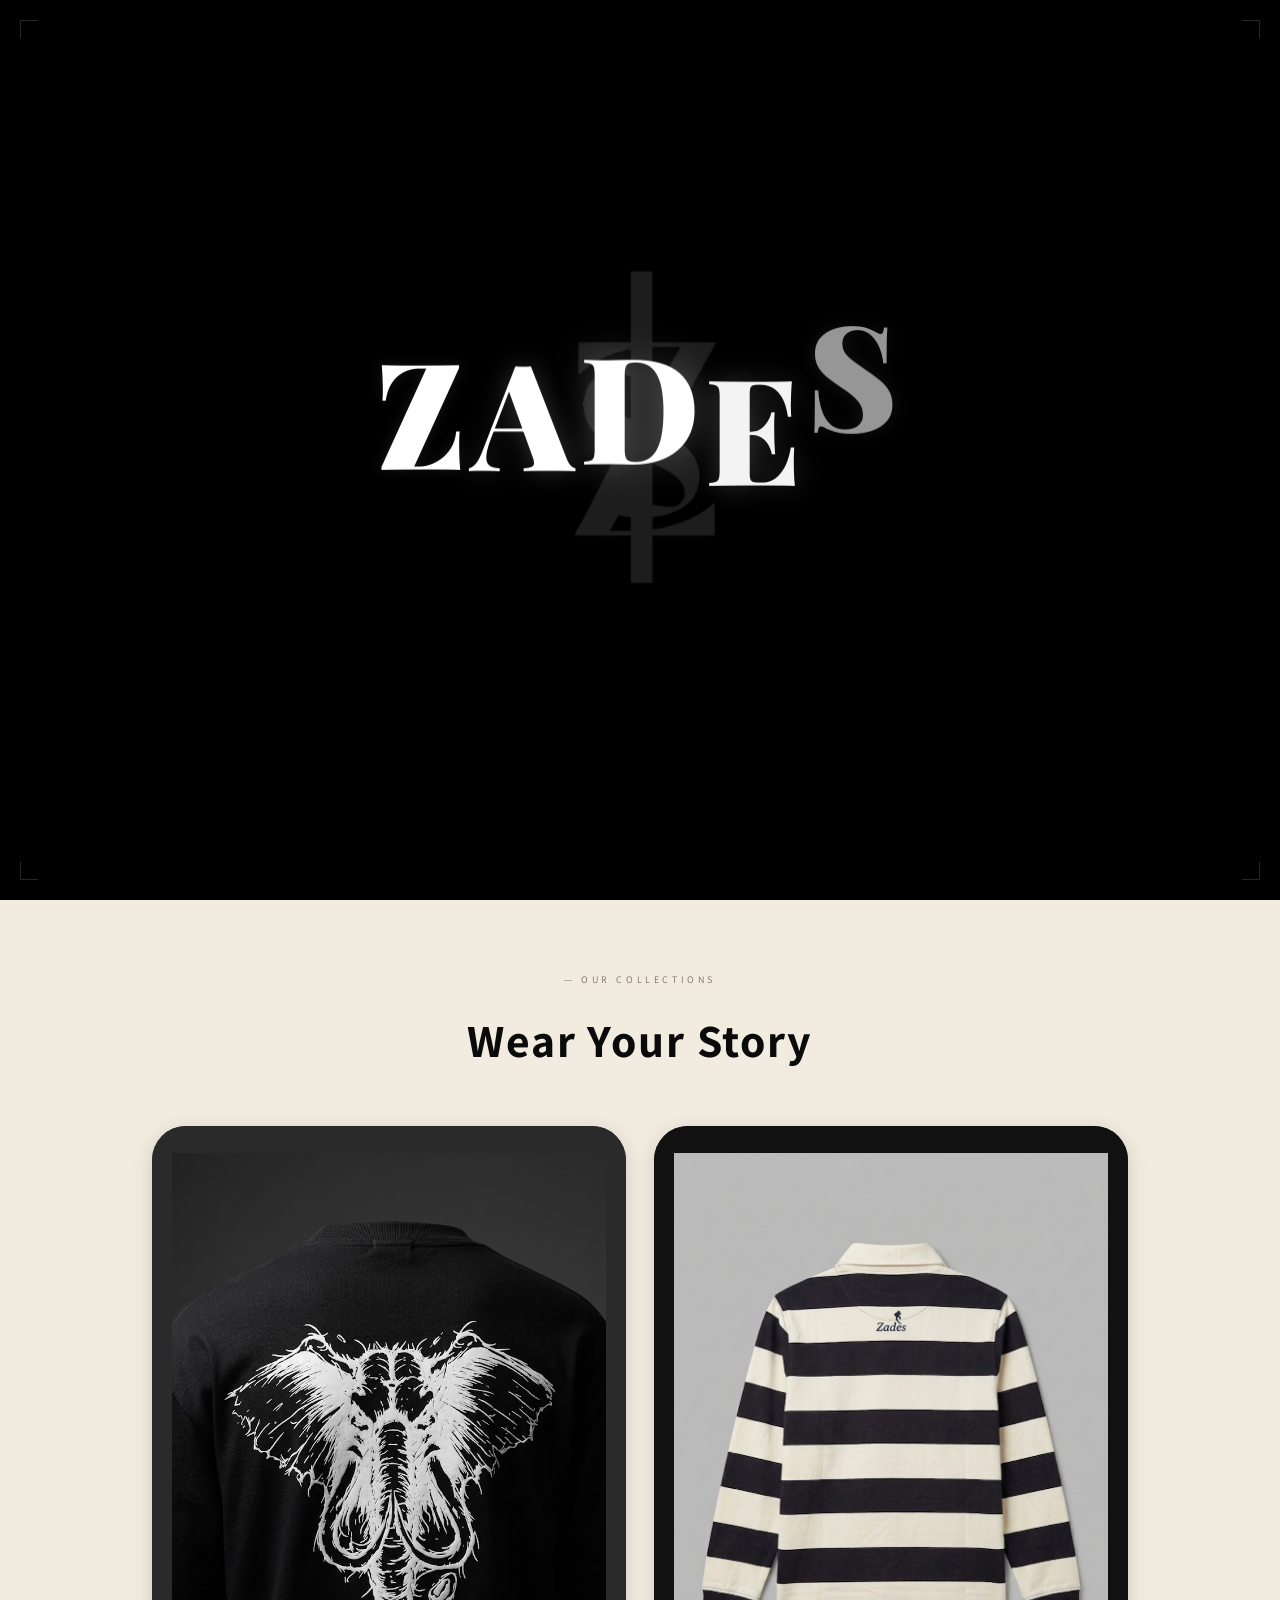
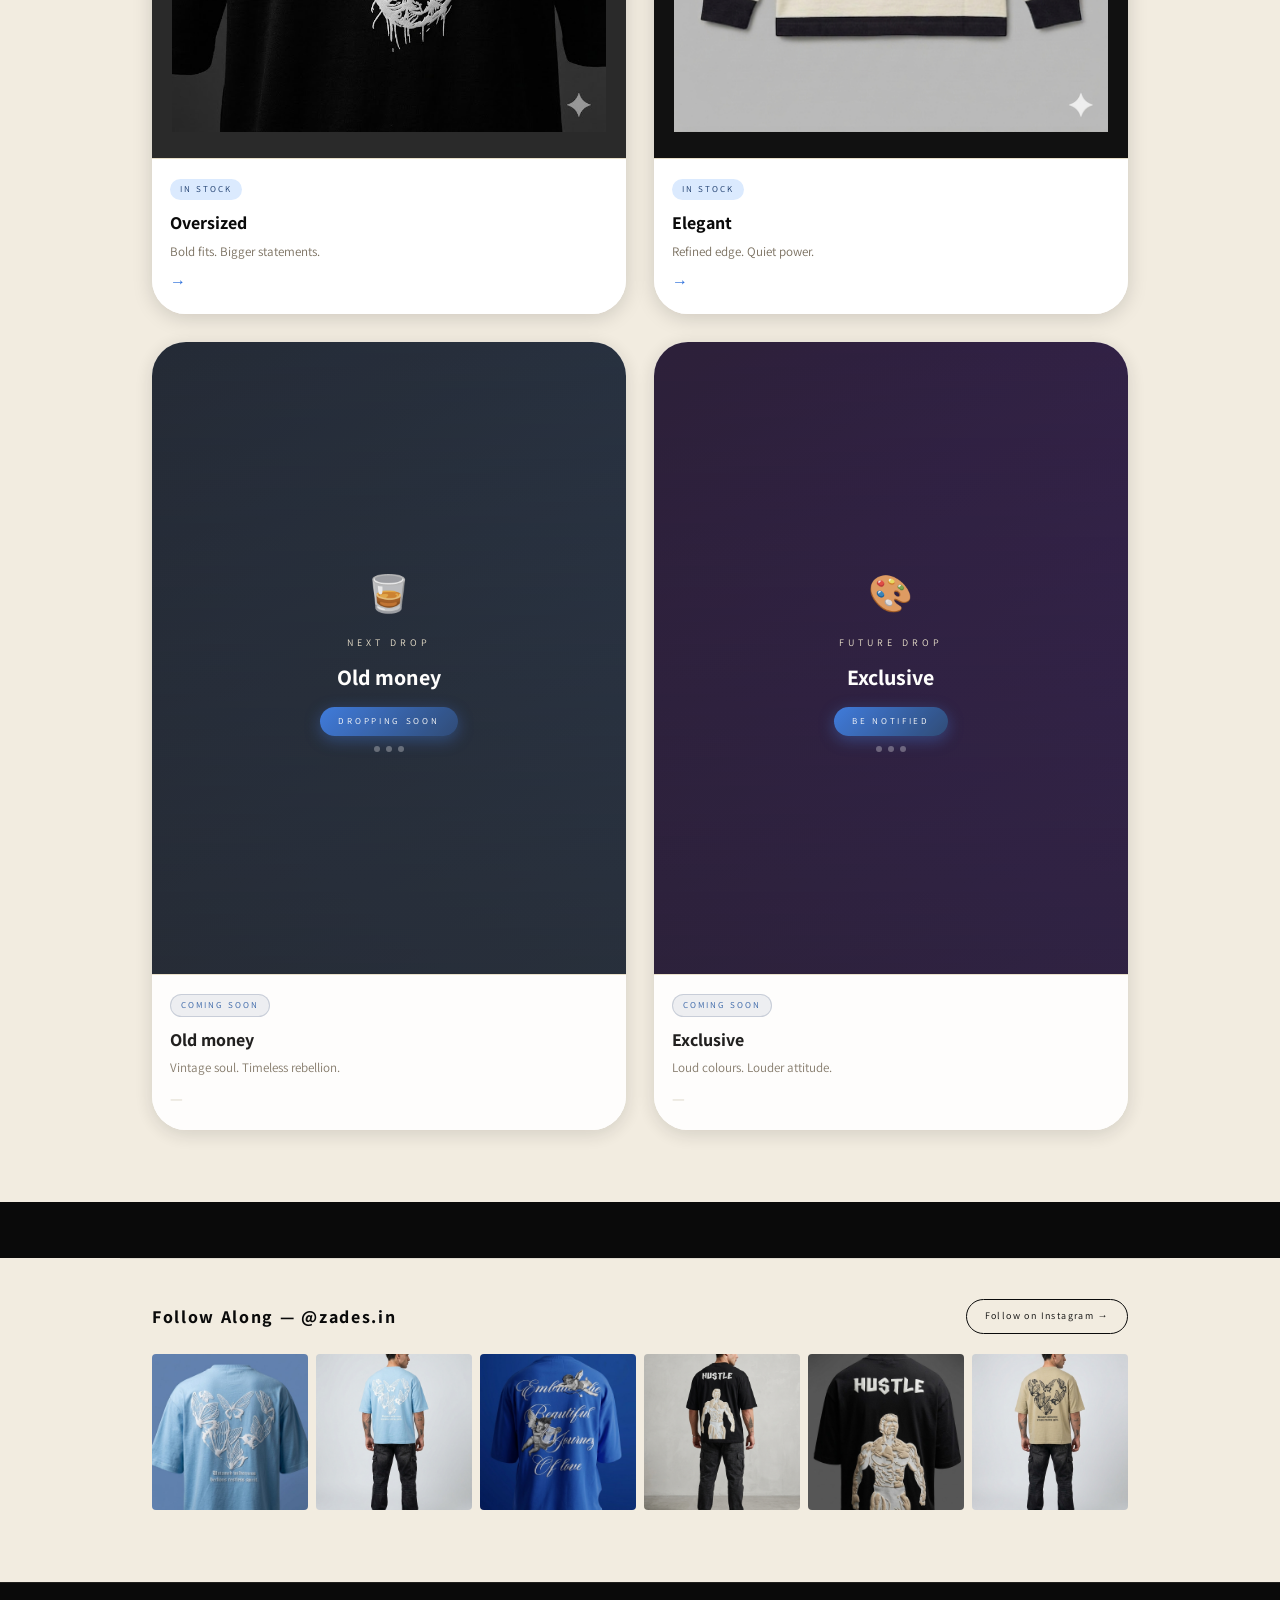
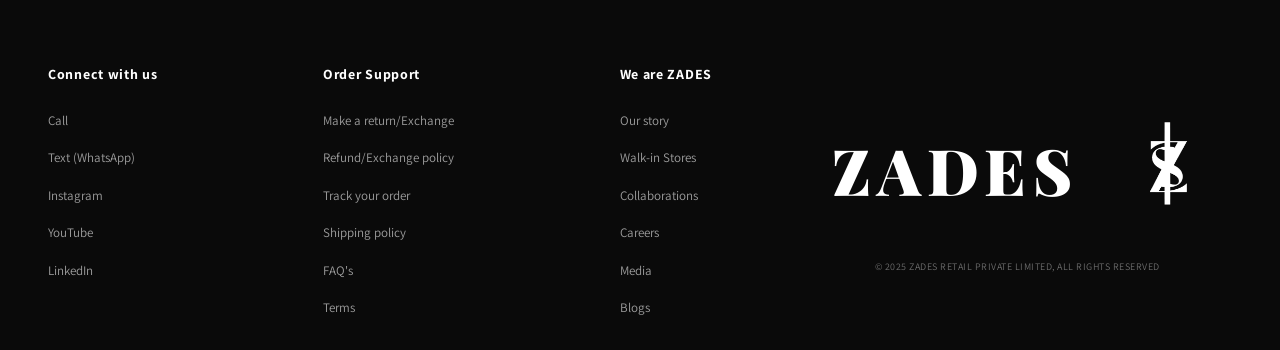
==== commit d4464a84: "Add product details tabs to product modal" ====
--- a/index.html
+++ b/index.html
@@ -9,7 +9,7 @@
 <link rel="preconnect" href="https://fonts.gstatic.com" crossorigin>
 <link href="https://fonts.googleapis.com/css2?family=Playfair+Display:wght@400;700;900&family=Cormorant+Garamond:ital,wght@0,300;0,400;0,600;1,300&family=Space+Grotesk:wght@300;400;500&display=swap" rel="stylesheet">
 
-<link rel="stylesheet" href="css/style.css?v=1.2">
+<link rel="stylesheet" href="css/style.css?v=1.3">
 
 </head>
 <body>
@@ -159,15 +159,15 @@
       </div>
     </div>
 
-    <!-- OLD MONK (COMING SOON) -->
+    <!-- OLD MONEY (COMING SOON) -->
     <!-- FIX 3: Removed duplicate/conflicting inner HTML. Kept the teaser version. -->
-    <div class="category-card coming" data-cat="old-monk" onclick="openComingSoonCollection('Old Monk')">
+    <div class="category-card coming" data-cat="old-money" onclick="openComingSoonCollection('Old money')">
       <div class="cat-img-wrap coming-soon-wrap">
         <div class="coming-soon-overlay">
           <div class="coming-soon-teaser">
             <span class="cs-icon">🥃</span>
             <span class="cs-label">Next Drop</span>
-            <span class="cs-title">Old Monk</span>
+            <span class="cs-title">Old money</span>
             <span class="cs-badge">Dropping Soon</span>
             <div class="cs-drops"><span></span><span></span><span></span></div>
           </div>
@@ -175,21 +175,21 @@
       </div>
       <div class="cat-info">
         <span class="cat-badge coming">Coming Soon</span>
-        <h3>Old Monk</h3>
+        <h3>Old money</h3>
         <p>Vintage soul. Timeless rebellion.</p>
         <span class="cat-arrow muted">—</span>
       </div>
     </div>
 
-    <!-- FUNK (COMING SOON) -->
+    <!-- EXCLUSIVE (COMING SOON) -->
     <!-- FIX 4: Removed broken nested duplicate divs. Corrected to single clean structure. -->
-    <div class="category-card coming" data-cat="funk" onclick="openComingSoonCollection('Funk')">
+    <div class="category-card coming" data-cat="exclusive" onclick="openComingSoonCollection('Exclusive')">
       <div class="cat-img-wrap coming-soon-wrap" style="background:linear-gradient(145deg,#1a0a2e 0%,#2d1060 100%)">
         <div class="coming-soon-overlay">
           <div class="coming-soon-teaser">
             <span class="cs-icon">🎨</span>
             <span class="cs-label">Future Drop</span>
-            <span class="cs-title">Funk</span>
+            <span class="cs-title">Exclusive</span>
             <span class="cs-badge">Be Notified</span>
             <div class="cs-drops"><span></span><span></span><span></span></div>
           </div>
@@ -197,7 +197,7 @@
       </div>
       <div class="cat-info">
         <span class="cat-badge coming">Coming Soon</span>
-        <h3>Funk</h3>
+        <h3>Exclusive</h3>
         <p>Loud colours. Louder attitude.</p>
         <span class="cat-arrow muted">—</span>
       </div>
@@ -247,6 +247,34 @@
           <button class="btn-wishlist" onclick="addToWishlistModal()">♡ Wishlist</button>
           <button class="btn-cart" onclick="buyNowModal()">Buy Now</button>
           <button class="btn-cart" onclick="addToCartModal()">Add to Cart</button>
+        </div>
+        
+        <div class="product-tabs-container">
+          <div class="product-tabs-header">
+            <button class="tab-btn active" onclick="switchProductTab('details')">Details & Description</button>
+            <button class="tab-btn" onclick="switchProductTab('washcare')">Washcare</button>
+          </div>
+          <div class="product-tabs-content">
+            <div id="tab-details" class="tab-pane active">
+              <div class="tab-section">
+                <h4>Details</h4>
+                <ul id="modal-tab-details-list"></ul>
+              </div>
+              <div class="tab-section">
+                <h4>Description</h4>
+                <p id="modal-tab-desc"></p>
+              </div>
+            </div>
+            <div id="tab-washcare" class="tab-pane" style="display:none;">
+              <div class="tab-section">
+                <ul class="washcare-list">
+                  <li>Reverse wash only</li>
+                  <li>No direct iron on print</li>
+                  <li>Steam iron recommended</li>
+                </ul>
+              </div>
+            </div>
+          </div>
         </div>
       </div>
     </div>
@@ -401,8 +429,8 @@
 </div>
 
 <!-- FIX 5: Removed duplicate script tags. Kept only js/ path versions. -->
-<script src="js/data.js?v=1.1"></script>
-<script src="js/app.js?v=1.2"></script>
+<script src="js/data.js?v=1.2"></script>
+<script src="js/app.js?v=1.3"></script>
 
 </body>
 </html>
--- a/css/style.css
+++ b/css/style.css
@@ -1377,6 +1377,74 @@
 @keyframes slideDown { from { opacity: 0; transform: translateY(-10px); } to { opacity: 1; transform: translateY(0); } }
 
 
+/* ── PRODUCT TABS ───────────────────────────────────────── */
+.product-tabs-container {
+  margin-top: 32px;
+  border: 1px solid var(--beige);
+  border-radius: 12px;
+  background: var(--off-white);
+  overflow: hidden;
+}
+.product-tabs-header {
+  display: flex;
+  border-bottom: 1px solid var(--beige);
+  background: var(--white);
+}
+.tab-btn {
+  flex: 1;
+  padding: 16px 10px;
+  font-family: var(--font-sans);
+  font-size: 11px;
+  font-weight: 500;
+  letter-spacing: 0.05em;
+  color: var(--gray);
+  border-bottom: 2px solid transparent;
+  transition: all 0.2s ease;
+  text-align: center;
+}
+.tab-btn:hover {
+  color: var(--black);
+}
+.tab-btn.active {
+  color: var(--black);
+  border-bottom-color: var(--black);
+  font-weight: 700;
+}
+.product-tabs-content {
+  padding: 24px;
+}
+.tab-section {
+  margin-bottom: 20px;
+}
+.tab-section:last-child {
+  margin-bottom: 0;
+}
+.tab-section h4 {
+  font-family: var(--font-serif);
+  font-size: 14px;
+  font-weight: 700;
+  color: var(--black);
+  margin-bottom: 12px;
+}
+.tab-section p {
+  font-family: var(--font-body);
+  font-size: 13px;
+  color: var(--gray);
+  line-height: 1.6;
+}
+.tab-section ul {
+  list-style: none;
+  padding: 0;
+  margin: 0;
+}
+.tab-section ul li {
+  font-family: var(--font-body);
+  font-size: 13px;
+  color: var(--gray);
+  margin-bottom: 6px;
+  line-height: 1.5;
+}
+
 /* ── RESPONSIVE ─────────────────────────────────────────── */
 @media (max-width: 768px) {
   .navbar { padding: 0 16px; }
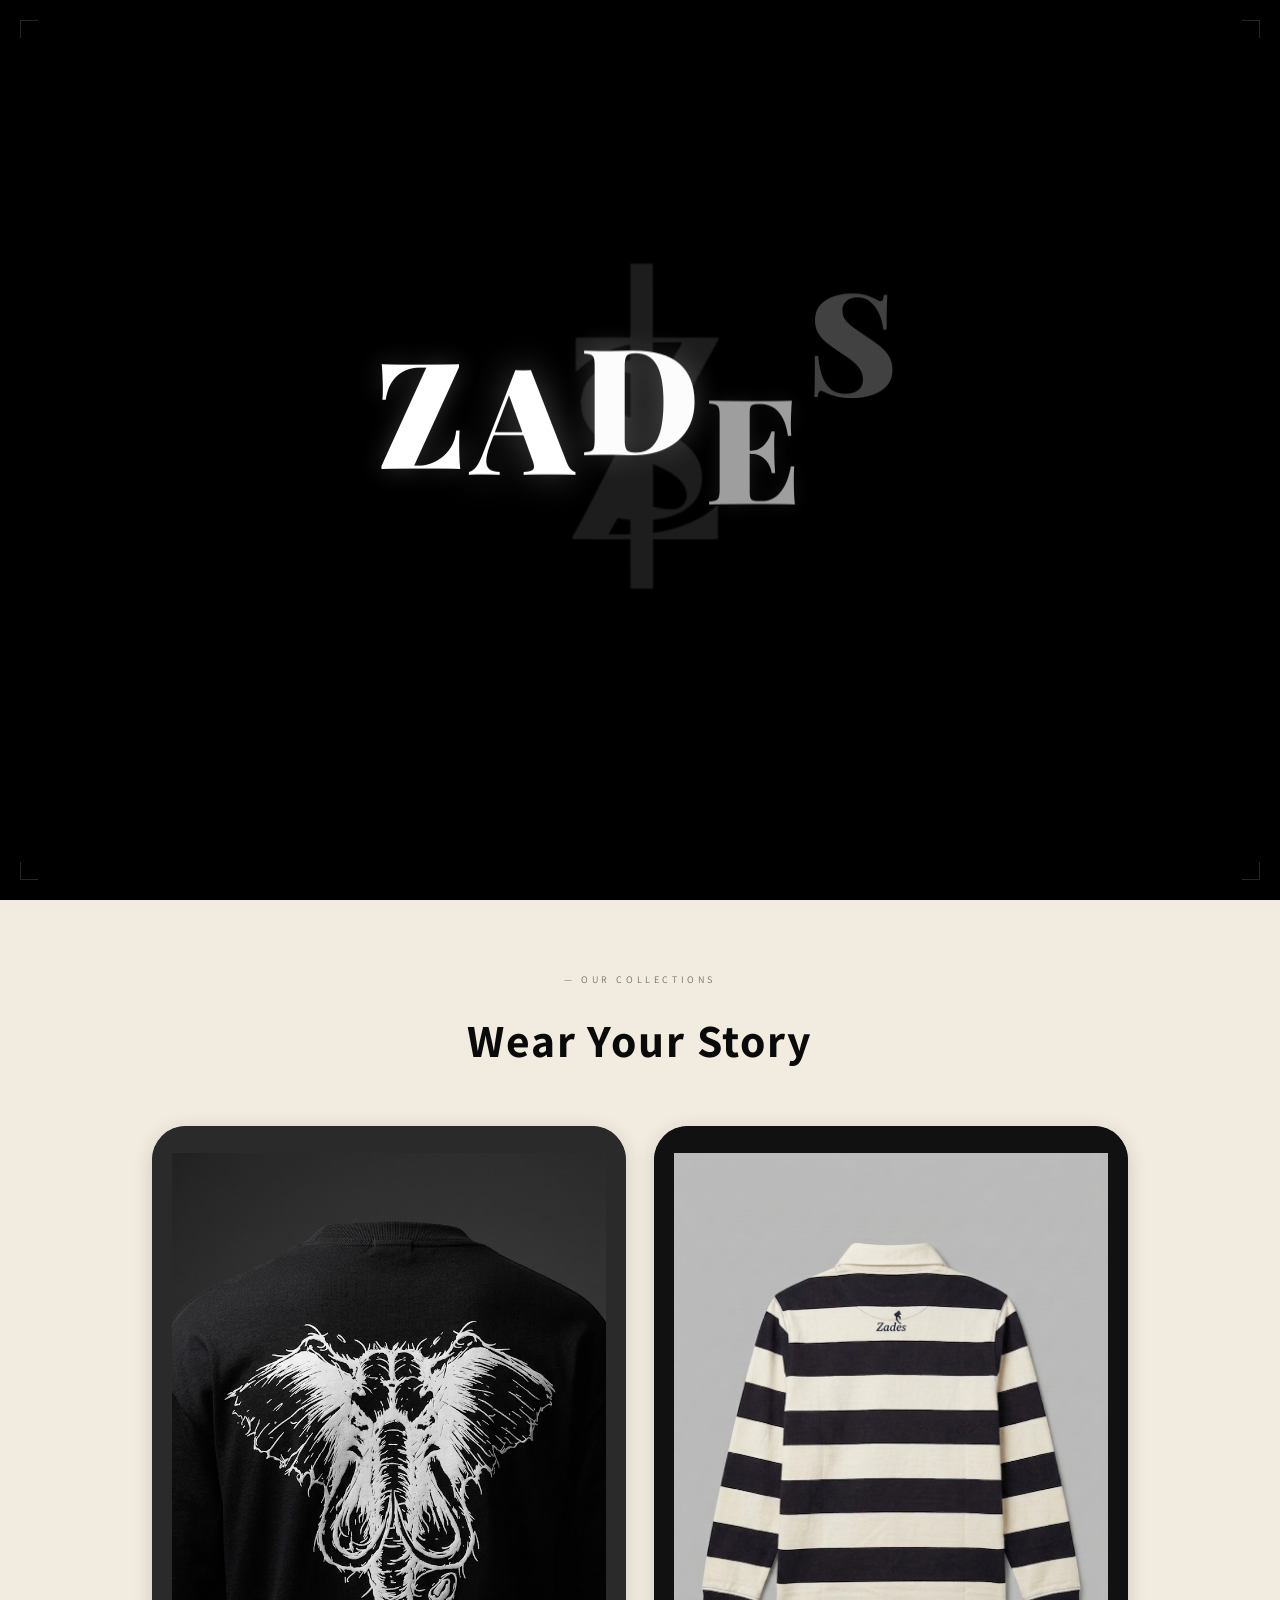
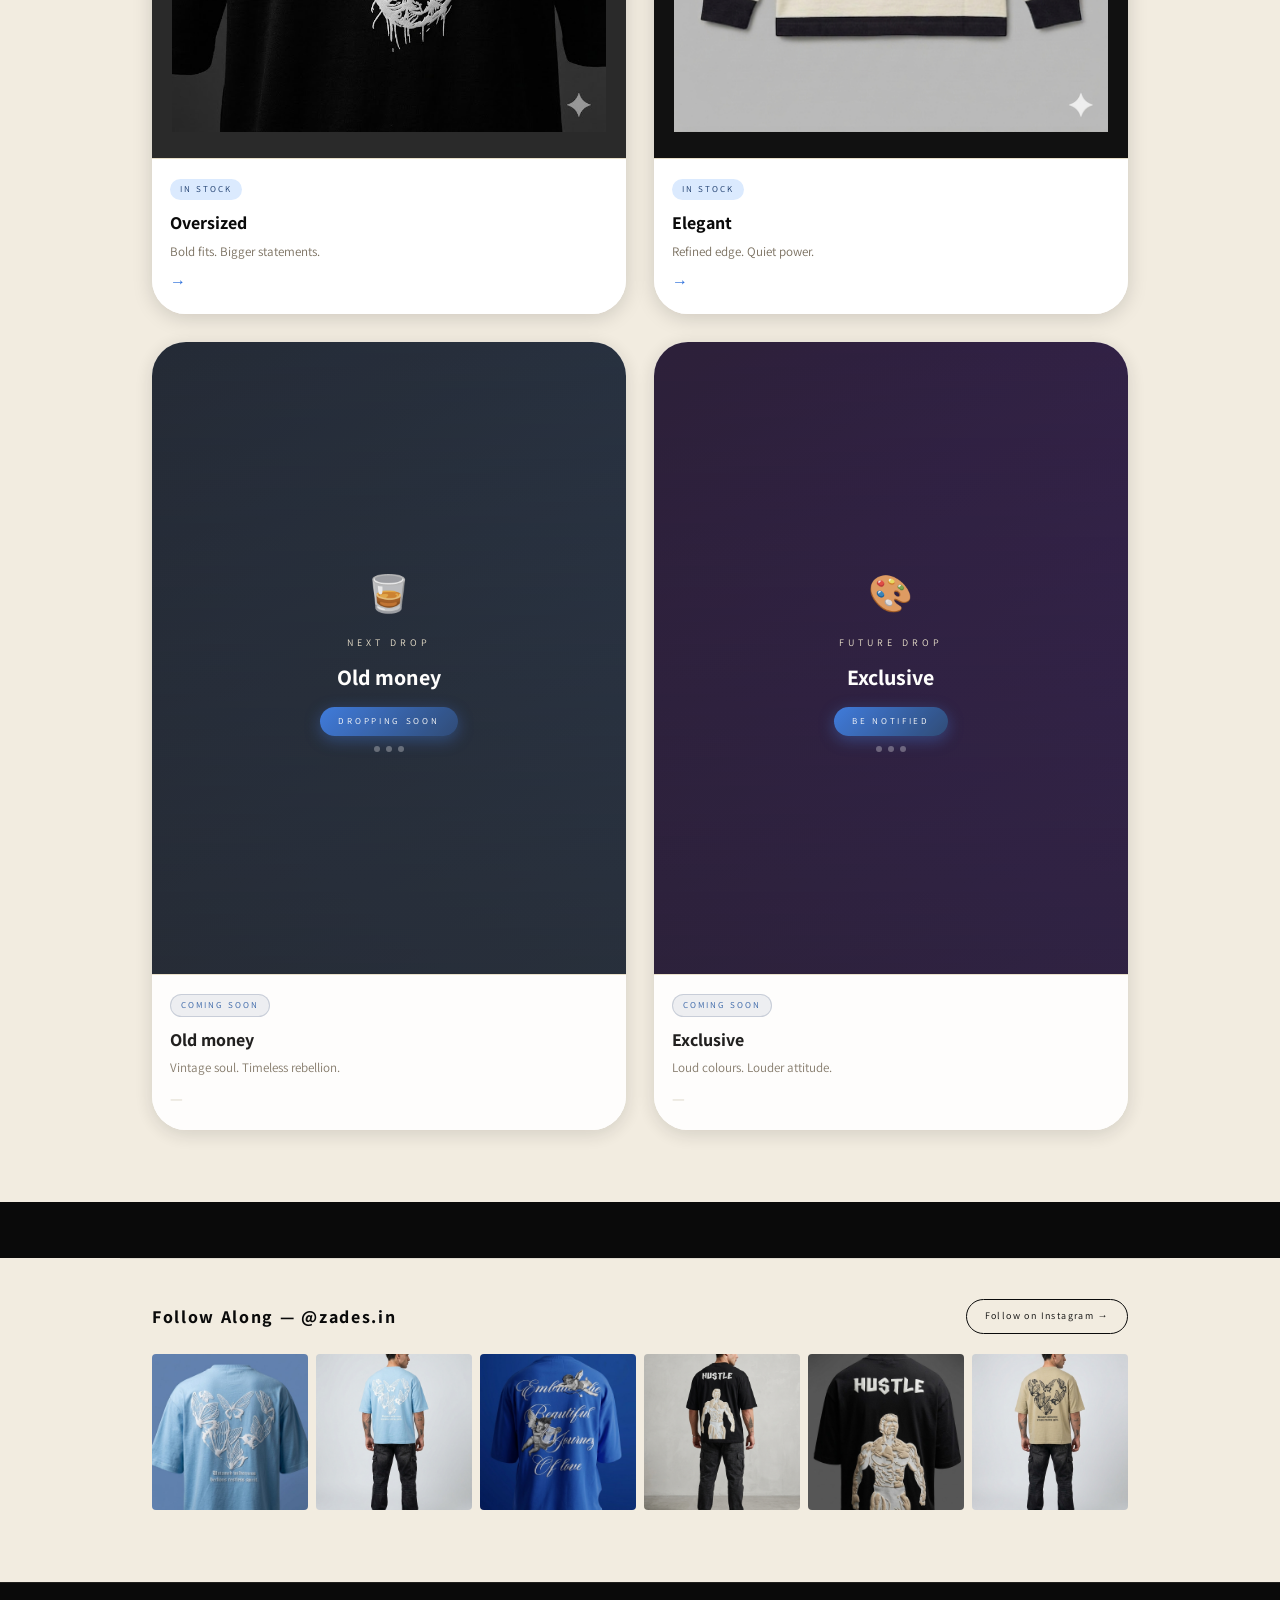
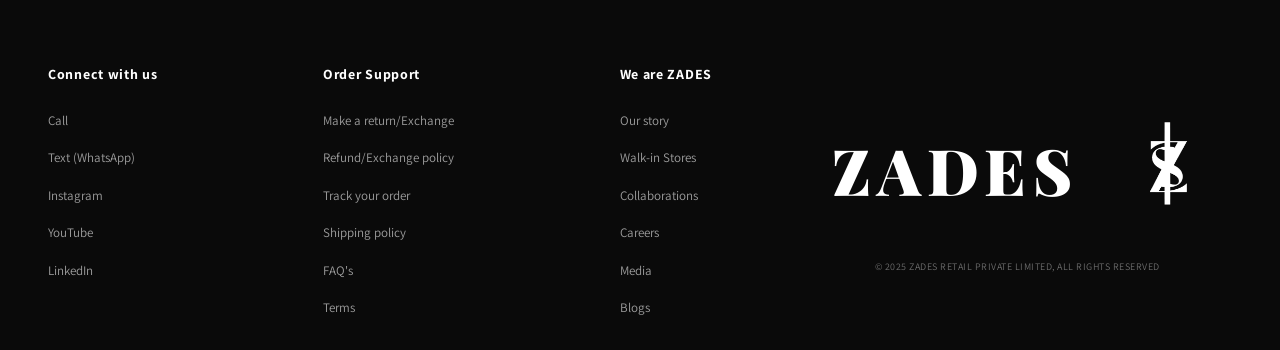
==== commit c6e7a055: "Force viewport width constraints to fix mobile horizontal scroll bounce" ====
--- a/index.html
+++ b/index.html
@@ -9,7 +9,7 @@
 <link rel="preconnect" href="https://fonts.gstatic.com" crossorigin>
 <link href="https://fonts.googleapis.com/css2?family=Playfair+Display:wght@400;700;900&family=Cormorant+Garamond:ital,wght@0,300;0,400;0,600;1,300&family=Space+Grotesk:wght@300;400;500&display=swap" rel="stylesheet">
 
-<link rel="stylesheet" href="css/style.css?v=1.3">
+<link rel="stylesheet" href="css/style.css?v=1.4">
 
 </head>
 <body>
--- a/css/style.css
+++ b/css/style.css
@@ -39,7 +39,7 @@
 
 /* ── RESET / BASE ────────────────────────────────────────── */
 *, *::before, *::after { box-sizing: border-box; margin: 0; padding: 0; }
-html { scroll-behavior: smooth; }
+html { scroll-behavior: smooth; overflow-x: hidden; width: 100%; max-width: 100vw; position: relative; }
 body {
   background: var(--black);
   color: var(--white);
@@ -48,6 +48,9 @@
   font-size: 15px;
   line-height: 1.65;
   overflow-x: hidden;
+  width: 100%;
+  max-width: 100vw;
+  position: relative;
   -webkit-font-smoothing: antialiased;
 }
 a { text-decoration: none; color: inherit; }
@@ -1456,9 +1459,15 @@
   .modal-btns { flex-direction: column; }
   .form-grid { grid-template-columns: 1fr; }
   .form-grid input.half { grid-column: span 1; }
+  .footer-content { flex-direction: column; gap: 40px; text-align: center; }
+  .footer-left-cols { flex-direction: column; padding-right: 0; gap: 32px; align-items: center; }
+  .footer-col { align-items: center; }
+  .footer { padding: 60px 24px 32px; }
 }
 @media (max-width: 480px) {
   .products-grid { grid-template-columns: 1fr; }
   .categories-grid { grid-template-columns: repeat(2, 1fr); gap: 10px; padding: 0 12px; }
   .sidebar { width: 100%; }
-}
+  .auth-box { padding: 32px 24px; width: 92%; }
+  .contact-insta-grid { grid-template-columns: repeat(2, 1fr); }
+}
